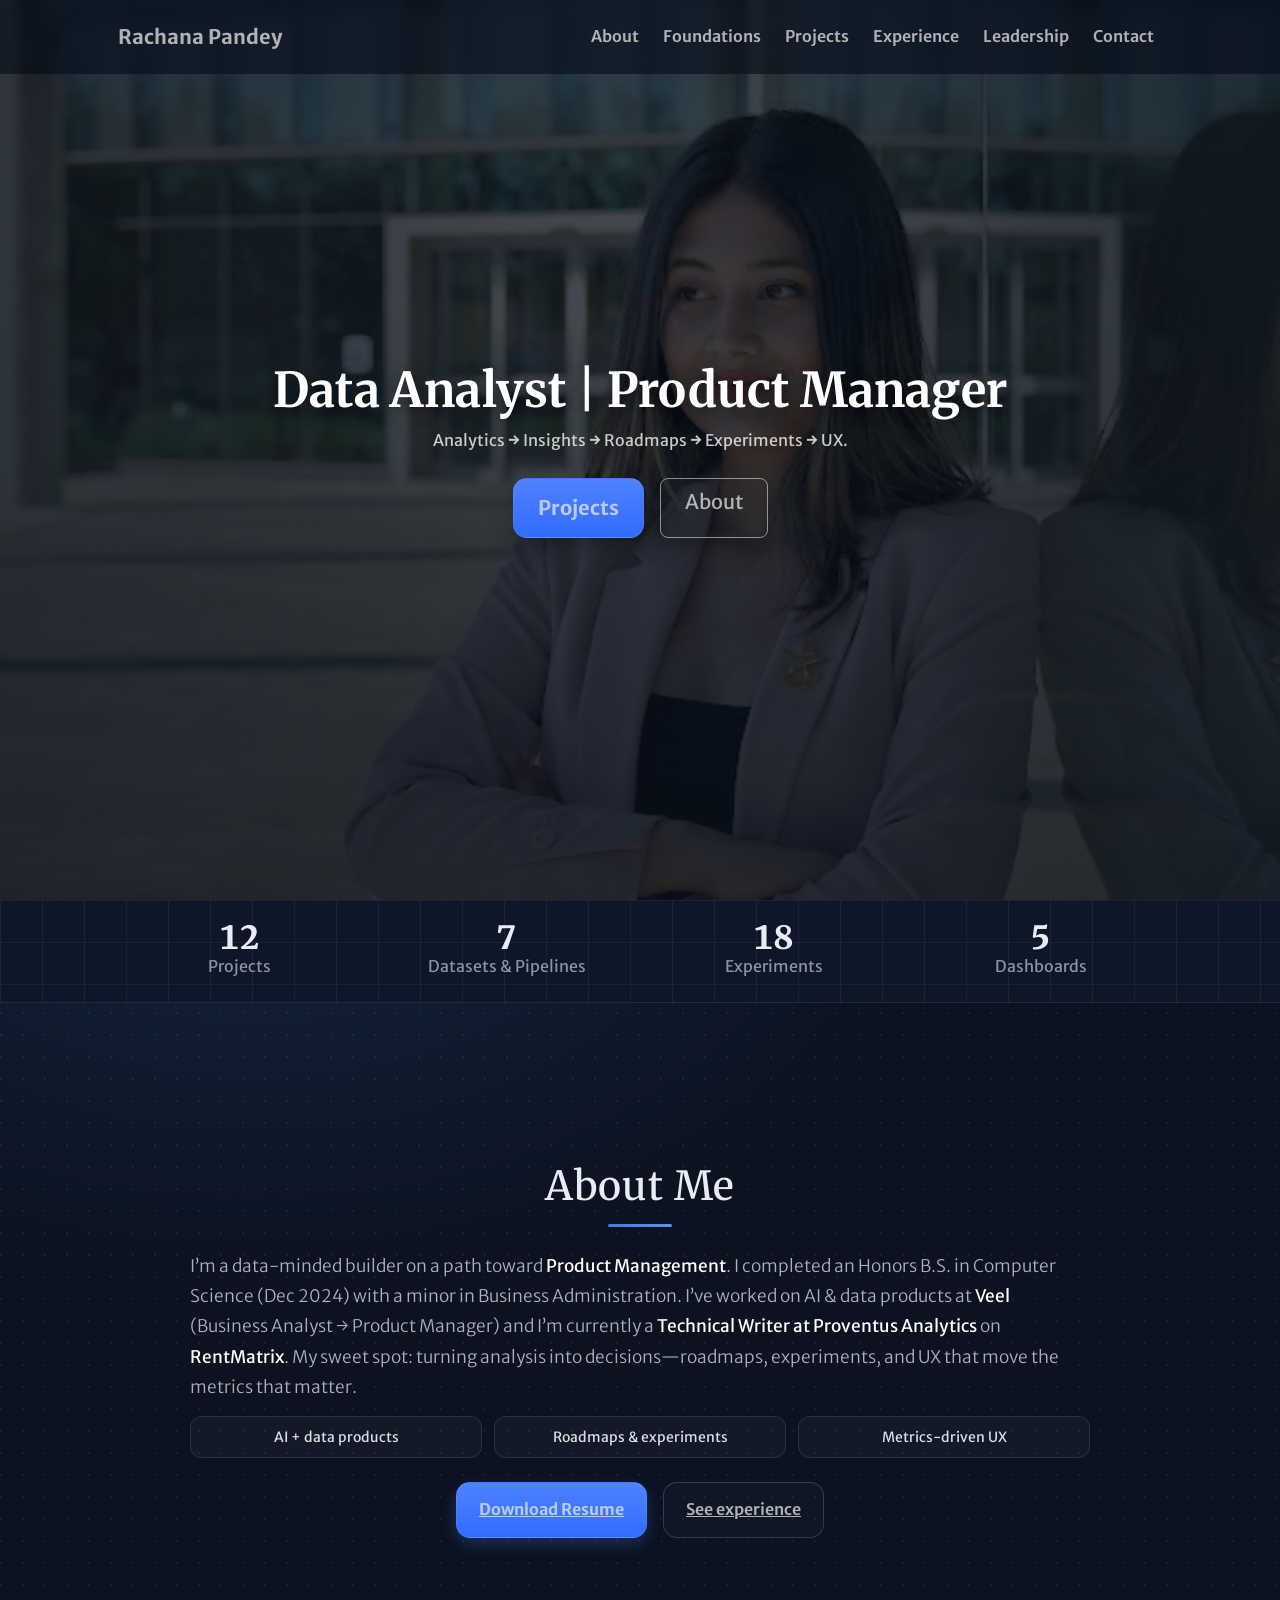
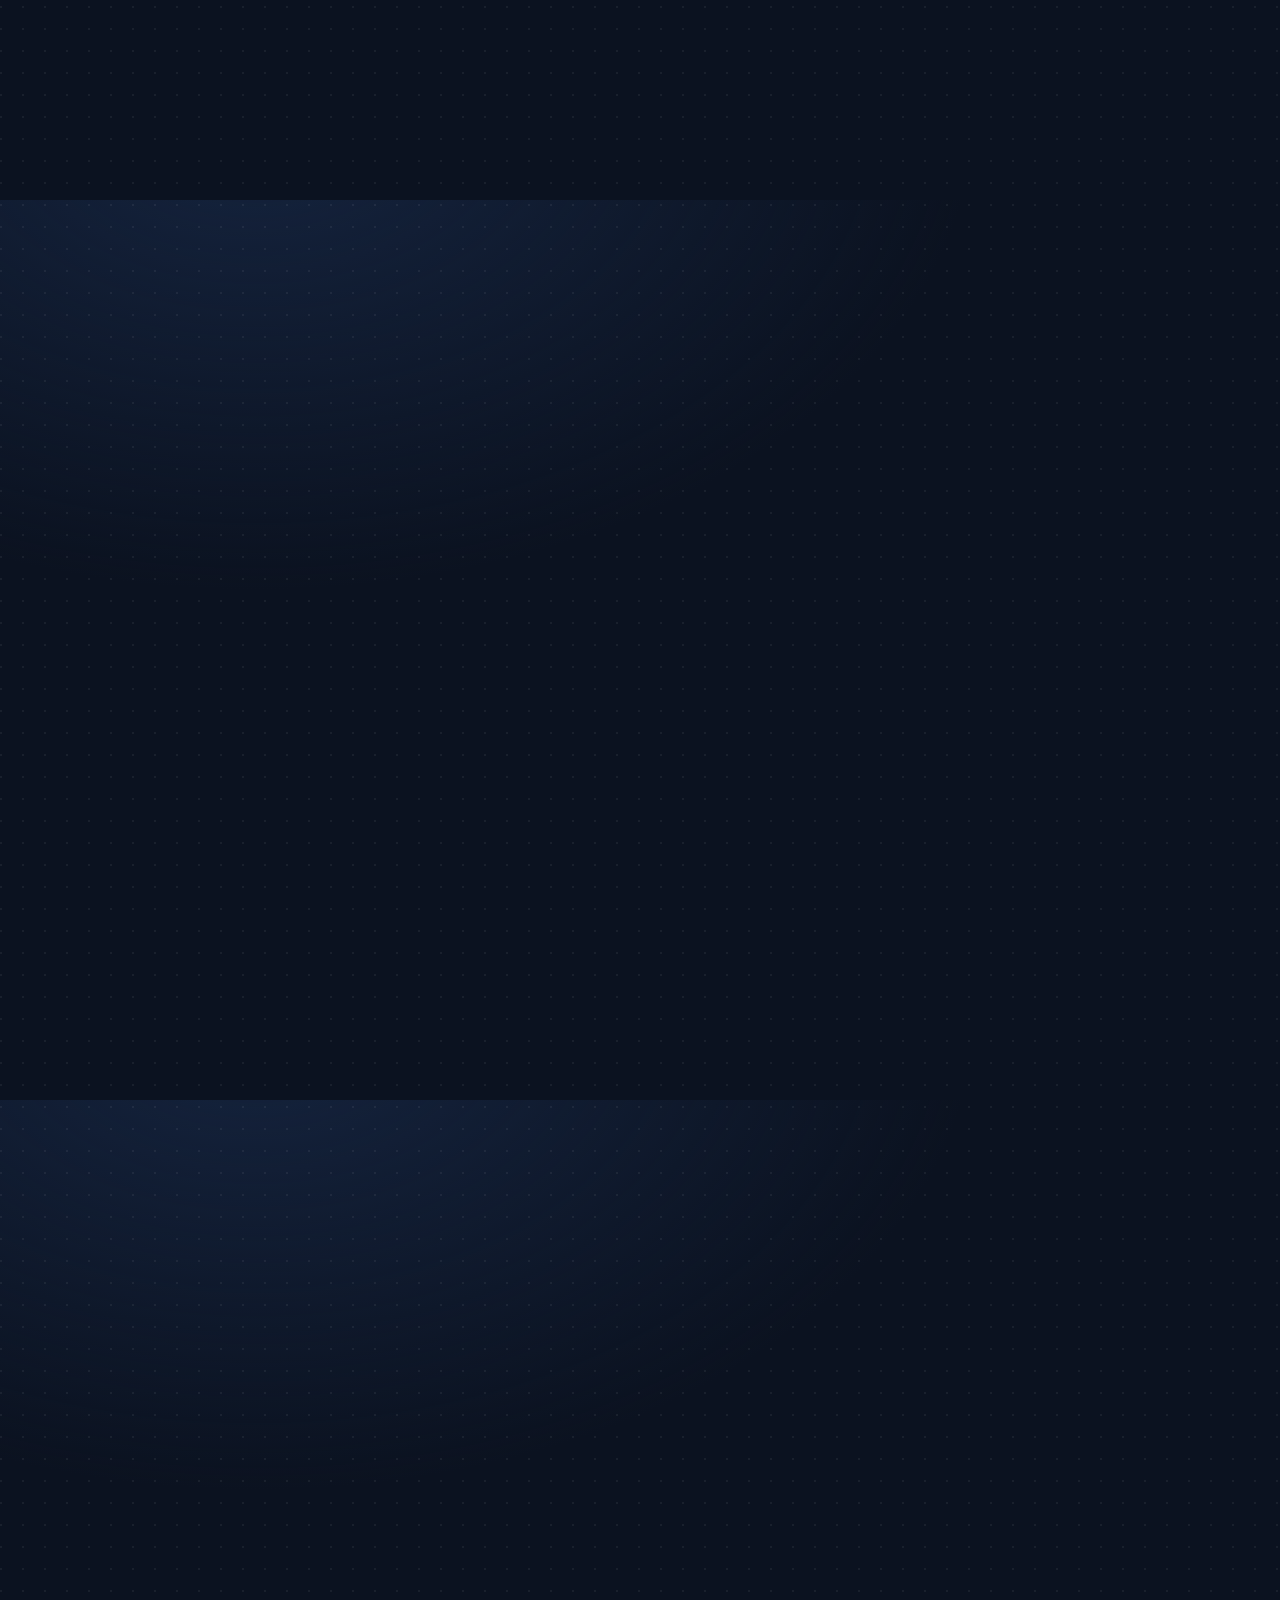
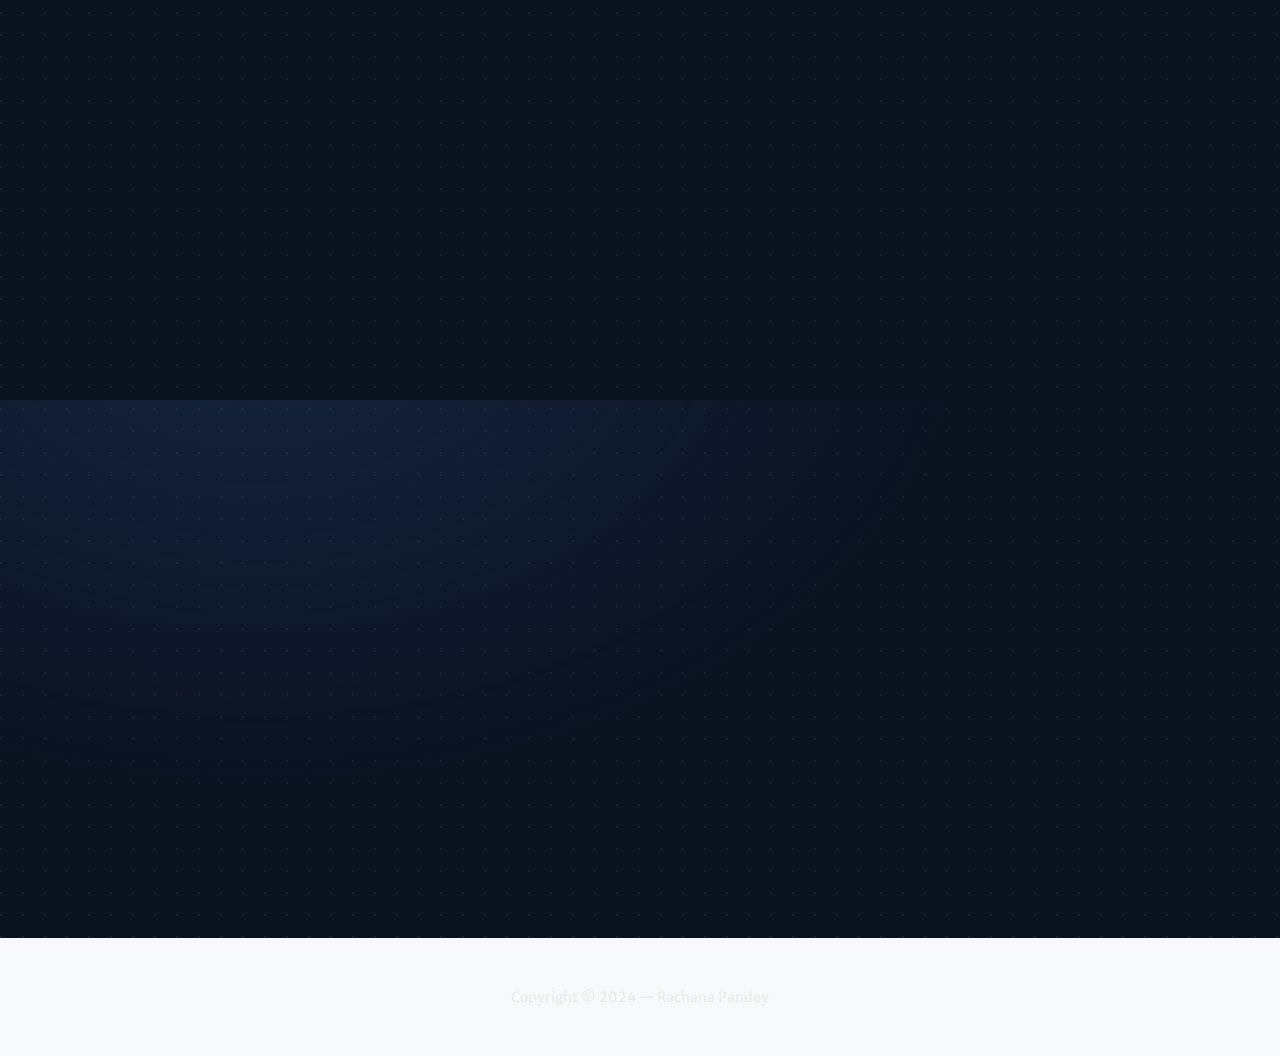
==== index.html @ 6f27893a "updated projects" ====
<!DOCTYPE html>
<html lang="en">
  <head>
    <meta charset="utf-8" />
    <meta
      name="viewport"
      content="width=device-width, initial-scale=1, shrink-to-fit=no"
    />
    <meta
      name="description"
      content="Portfolio of Rachana Pandey — Data Analyst & Product Management"
    />
    <meta name="author" content="Rachana Pandey" />
    <title>Rachana Pandey — Portfolio</title>

    <!-- Favicon-->
    <link rel="icon" type="image/x-icon" href="assets/favicon.ico" />

    <!-- Bootstrap Icons-->
    <link
      href="https://cdn.jsdelivr.net/npm/bootstrap-icons@1.5.0/font/bootstrap-icons.css"
      rel="stylesheet"
    />

    <!-- Google fonts-->
    <link
      href="https://fonts.googleapis.com/css?family=Merriweather+Sans:400,700"
      rel="stylesheet"
    />
    <link
      href="https://fonts.googleapis.com/css?family=Merriweather:400,300,300italic,400italic,700,700italic"
      rel="stylesheet"
      type="text/css"
    />

    <!-- SimpleLightbox plugin CSS -->
    <link
      href="https://cdnjs.cloudflare.com/ajax/libs/SimpleLightbox/2.1.0/simpleLightbox.min.css"
      rel="stylesheet"
    />

    <!-- Bootstrap core CSS -->
    <link
      href="https://cdn.jsdelivr.net/npm/bootstrap@5.3.3/dist/css/bootstrap.min.css"
      rel="stylesheet"
    />

    <!-- Your custom theme overrides -->
    <link href="css/styles.css" rel="stylesheet" />

    <!-- FINAL overrides: arrows bottom-center in the right pane -->
    <style>
      /* Make right pane a positioning context */
      #projects .proj-detail {
        position: relative;
      }

      /* The inner card fills the right pane; leave room for arrows at bottom */
      #projects .proj-detail .project-card.big {
        position: relative;
        padding-bottom: 64px; /* space so arrows never overlap CTAs */
        overflow-y: auto; /* long content scrolls inside the card */
        -webkit-overflow-scrolling: touch;
      }

      /* Arrows anchored to bottom-center of the RIGHT pane (aligned to CTA center) */
      #projects .proj-detail .project-card.big .proj-center-controls {
        position: absolute;
        left: 50%;
        bottom: 14px; /* pin to the bottom of the right box */
        transform: translateX(-50%); /* center horizontally in the right box */
        display: flex;
        gap: 0.75rem;
        z-index: 3;
      }

      /* Keep bullets & meta nice and centered on the right side */
      #projects .proj-detail .project-card.big .project-header,
      #projects .proj-detail .project-card.big > p.small,
      #projects .proj-detail .project-card.big .project-tags {
        text-align: center;
      }

      #projects .proj-detail .project-card.big .project-spec {
        text-align: center;
        list-style-position: inside;
        padding-left: 0;
        margin: 0.25rem 0 0.5rem 0;
      }
      #projects .proj-detail .project-card.big .project-spec li {
        margin: 0.28rem 0;
      }

      /* Mobile tweaks */
      @media (max-width: 992px) {
        #projects .proj-detail .project-card.big {
          padding-bottom: 56px;
        }
        #projects .proj-detail .project-card.big .proj-center-controls {
          bottom: 12px;
        }
      }
    </style>
  </head>

  <body id="page-top">
    <!-- Navigation -->
    <nav
      class="navbar navbar-expand-lg navbar-dark fixed-top py-3"
      id="mainNav"
    >
      <div class="container px-4 px-lg-5">
        <a class="navbar-brand fw-bold" href="#page-top">Rachana Pandey</a>

        <button
          class="navbar-toggler"
          type="button"
          data-bs-toggle="collapse"
          data-bs-target="#navbarResponsive"
          aria-controls="navbarResponsive"
          aria-expanded="false"
          aria-label="Toggle navigation"
        >
          <span class="navbar-toggler-icon"></span>
        </button>

        <div
          class="collapse navbar-collapse justify-content-end"
          id="navbarResponsive"
        >
          <ul class="navbar-nav ms-0 ms-lg-auto">
            <li class="nav-item">
              <a class="nav-link" href="#about">About</a>
            </li>
            <li class="nav-item">
              <a class="nav-link" href="#foundations">Foundations</a>
            </li>
            <li class="nav-item">
              <a class="nav-link" href="#projects">Projects</a>
            </li>
            <li class="nav-item">
              <a class="nav-link" href="#experience">Experience</a>
            </li>
            <li class="nav-item">
              <a class="nav-link" href="#leadership">Leadership</a>
            </li>
            <li class="nav-item">
              <a class="nav-link" href="#contact">Contact</a>
            </li>
          </ul>
        </div>
      </div>
    </nav>

    <!-- Masthead -->
    <header class="masthead">
      <div class="container px-4 px-lg-5 h-100">
        <div
          class="row gx-4 gx-lg-5 h-100 align-items-center justify-content-center text-center"
        >
          <div class="col-lg-10">
            <h2 class="text-white fw-bold display-5 mb-2">
              Data Analyst | Product Manager
            </h2>
            <p class="text-white-75 mb-4 hero-line">
              Analytics → Insights → Roadmaps → Experiments → UX.
            </p>
            <div class="d-flex gap-3 justify-content-center">
              <a class="btn btn-primary btn-lg px-4" href="#projects"
                >Projects</a
              >
              <a class="btn btn-outline-light btn-lg px-4" href="#about"
                >About</a
              >
            </div>
          </div>
        </div>
      </div>
    </header>

    <!-- About -->
    <section id="about" class="snap section-about">
      <div id="about-stats" class="stats-strip stats-docked">
        <div class="container px-4 px-lg-5">
          <div class="row text-center justify-content-center">
            <div class="col-6 col-md-3 stat">
              <div class="stat-number" data-target="12">0</div>
              <div class="stat-label">Projects</div>
            </div>
            <div class="col-6 col-md-3 stat">
              <div class="stat-number" data-target="7">0</div>
              <div class="stat-label">Datasets &amp; Pipelines</div>
            </div>
            <div class="col-6 col-md-3 stat">
              <div class="stat-number" data-target="18">0</div>
              <div class="stat-label">Experiments</div>
            </div>
            <div class="col-6 col-md-3 stat">
              <div class="stat-number" data-target="5">0</div>
              <div class="stat-label">Dashboards</div>
            </div>
          </div>
        </div>
      </div>

      <div class="about-wrap">
        <h2 class="title">About Me</h2>
        <p class="lead">
          I’m a data-minded builder on a path toward
          <strong>Product Management</strong>. I completed an Honors B.S. in
          Computer Science (Dec 2024) with a minor in Business Administration.
          I’ve worked on AI &amp; data products at <strong>Veel</strong>
          (Business Analyst → Product Manager) and I’m currently a
          <strong>Technical Writer at Proventus Analytics</strong> on
          <strong>RentMatrix</strong>. My sweet spot: turning analysis into
          decisions—roadmaps, experiments, and UX that move the metrics that
          matter.
        </p>
        <div class="highlights">
          <div class="highlight">AI + data products</div>
          <div class="highlight">Roadmaps & experiments</div>
          <div class="highlight">Metrics-driven UX</div>
        </div>

        <div class="actions">
          <a
            class="btn-primary"
            href="https://drive.google.com/file/d/1Fd5_69QzZj_2L9iz6c2bC1dTygVOnQsN/view?usp=sharing"
            download
            >Download Resume</a
          >
          <a class="btn-ghost" href="#experience">See experience</a>
        </div>
      </div>
    </section>

    <!-- Leadership & Involvement -->
    <section class="page-section snap" id="leadership">
      <div class="container px-4 px-lg-5">
        <h2 class="text-center mb-2">Leadership &amp; Involvement</h2>
        <hr class="divider mb-4" />

        <div class="lead-split">
          <!-- LEFT: Timeline -->
          <ol class="lead-timeline" id="lead-timeline">
            <!-- 1 -->
            <li class="lead-step">
              <a
                class="lead-step-link is-active"
                href="#leadership"
                aria-current="true"
                data-label="President — Nepalese Students Association · UTA"
                data-gallery='[
                  {"href":"assets/img/nsa1.jpg","thumb":"assets/img/nsa1.jpg"},
                  {"href":"assets/img/nsa2.jpg","thumb":"assets/img/nsa2.jpg"},
                  {"href":"assets/img/nsa3.jpeg","thumb":"assets/img/nsa3.jpeg"},
                  {"href":"assets/img/nsa4.JPG","thumb":"assets/img/nsa4.JPG"}
                ]'
              >
                <span class="lead-dot"></span>
                <span class="lead-step-body">
                  <span class="lead-role">President</span>
                  <span class="lead-org"
                    >Nepalese Students Association · UTA</span
                  >
                  <span class="lead-meta">2024–2025</span>
                </span>
              </a>
            </li>

            <!-- 2 -->
            <li class="lead-step">
              <a
                class="lead-step-link"
                href="#"
                data-gallery='[
                  {"href":"assets/img/headstarter.jpeg","src":"assets/img/headstarter.jpeg"}
                ]'
              >
                <span class="lead-dot"></span>
                <span class="lead-step-body">
                  <span class="lead-role">Engineering Fellow</span>
                  <span class="lead-org">Headstarter AI · 7-week program</span>
                  <span class="lead-meta">2024</span>
                </span>
              </a>
            </li>

            <!-- 3 -->
            <li class="lead-step">
              <a
                class="lead-step-link"
                href="#leadership"
                data-label="Communications Coordinator — National Association of Engineering Students’ Council · UTA"
                data-gallery='[
                  {"href":"assets/img/naesc1.jpg","thumb":"assets/img/naesc1.jpg"},
                  {"href":"assets/img/naesc2.jpg","thumb":"assets/img/naesc2.jpg"},
                  {"href":"assets/img/naesc3.jpg","thumb":"assets/img/naesc3.jpg"},
                  {"href":"assets/img/naesc4.jpg","thumb":"assets/img/naesc4.jpg"}
                ]'
              >
                <span class="lead-dot"></span>
                <span class="lead-step-body">
                  <span class="lead-role">NAESC Coordinator</span>
                  <span class="lead-org">Central Region Communications</span>
                  <span class="lead-meta">2023–2024</span>
                </span>
              </a>
            </li>

            <!-- 4 -->
            <li class="lead-step">
              <a
                class="lead-step-link"
                href="#leadership"
                data-label="Vice-President — Engineering Students’ Council · UTA"
                data-gallery='[
                  {"href":"assets/img/esc1.JPG","thumb":"assets/img/esc1.JPG"},
                  {"href":"assets/img/esc13.JPG","thumb":"assets/img/esc13.JPG"},
                  {"href":"assets/img/esc6.jpg","thumb":"assets/img/esc6.jpg"},
                  {"href":"assets/img/esc2.jpg","thumb":"assets/img/esc2.jpg"}
                ]'
              >
                <span class="lead-dot"></span>
                <span class="lead-step-body">
                  <span class="lead-role">Vice-President</span>
                  <span class="lead-org"
                    >Engineering Students’ Council · UTA</span
                  >
                  <span class="lead-meta">2023–2024</span>
                </span>
              </a>
            </li>
          </ol>

          <!-- RIGHT: Reactive gallery -->
          <div class="lead-gallery-wrap">
            <div
              class="lead-gallery-header small text-muted"
              id="lead-gallery-title"
            ></div>
            <div class="lead-gallery-grid" id="lead-gallery"></div>
            <div class="lead-gallery-hint small text-muted">
              Click any image to open
            </div>
          </div>
        </div>
      </div>
    </section>

    <!-- Projects -->
    <section id="projects" class="snap page-section projects-showcase">
      <div class="container px-4 px-lg-5">
        <header class="proj-head">
          <h2 class="title mb-0">Projects</h2>
          <hr class="divider mb-0" />
        </header>

        <div class="proj-split">
          <!-- LEFT: Visual -->
          <div class="proj-visual">
            <figure class="visual-frame">
              <img
                id="proj-image"
                src="assets/img/retreat2.jpg"
                alt="Project screenshot"
                loading="lazy"
              />
              <figcaption id="proj-caption" class="visual-caption">
                Churn Risk Scoring
              </figcaption>
              <div class="visual-progress" aria-hidden="true">
                <span></span>
              </div>
            </figure>
          </div>

          <!-- RIGHT: Details (one active at a time) -->
          <div class="proj-detail" id="proj-detail">
            <ol class="proj-list">
              <!-- Item 1 -->
              <li
                class="proj-item is-active"
                data-img="assets/img/honors.jpg"
                data-title="Churn Risk Scoring"
              >
                <article class="project-card big">
                  <header class="project-header text-center mb-2">
                    <div class="mb-1">
                      <span class="badge-case">Case Study</span>
                    </div>
                    <h5 class="mb-1">Churn Risk Scoring</h5>
                  </header>

                  <p class="small text-muted mb-2 text-center">
                    Subscription data → features → model → retention actions.
                  </p>

                  <ul class="project-spec small mb-3">
                    <li>
                      <strong>Problem:</strong> Identify at-risk users before
                      renewal
                    </li>
                    <li>
                      <strong>Data:</strong> events, billing, support tickets
                    </li>
                    <li>
                      <strong>Method:</strong> SQL feature store + Python
                      (XGBoost)
                    </li>
                    <li><strong>Impact:</strong> −11% churn in pilot cohort</li>
                  </ul>

                  <div class="project-tags text-center">
                    <span>SQL</span><span>Python</span><span>XGBoost</span
                    ><span>Airflow</span>
                  </div>

                  <div
                    class="mt-3 d-flex gap-2 flex-wrap justify-content-center"
                  >
                    <a class="btn btn-primary btn-sm" href="#" target="_blank"
                      >GitHub</a
                    >
                    <a
                      class="btn btn-outline-primary btn-sm"
                      href="#"
                      target="_blank"
                      >Report</a
                    >
                  </div>
                </article>
              </li>

              <!-- Item 2 -->
              <li
                class="proj-item"
                data-img="assets/img/honors2.jpg"
                data-title="A/B Test Analyzer"
              >
                <article class="project-card big">
                  <header class="project-header text-center mb-2">
                    <div class="mb-1"><span class="badge-case">Tool</span></div>
                    <h5 class="mb-1">A/B Test Analyzer</h5>
                  </header>

                  <p class="small text-muted mb-2 text-center">
                    Automates power checks, CUPED, and readable summaries.
                  </p>

                  <ul class="project-spec small mb-3">
                    <li>
                      <strong>Problem:</strong> Slow, inconsistent experiment
                      reads
                    </li>
                    <li><strong>Data:</strong> experiment logs + metrics DB</li>
                    <li>
                      <strong>Method:</strong> Python (pandas, statsmodels)
                    </li>
                    <li><strong>Impact:</strong> 60% faster analysis cycle</li>
                  </ul>

                  <div class="project-tags text-center">
                    <span>Python</span><span>Pandas</span
                    ><span>Statsmodels</span><span>Dash</span>
                  </div>

                  <div
                    class="mt-3 d-flex gap-2 flex-wrap justify-content-center"
                  >
                    <a class="btn btn-primary btn-sm" href="#" target="_blank"
                      >GitHub</a
                    >
                    <a
                      class="btn btn-outline-primary btn-sm"
                      href="#"
                      target="_blank"
                      >Live Demo</a
                    >
                  </div>
                </article>
              </li>

              <!-- Item 3 -->
              <li
                class="proj-item"
                data-img="assets/img/honors3.jpg"
                data-title="Retail Sales EDA"
              >
                <article class="project-card big">
                  <header class="project-header text-center mb-2">
                    <div class="mb-1"><span class="badge-case">EDA</span></div>
                    <h5 class="mb-1">Retail Sales EDA</h5>
                  </header>

                  <p class="small text-muted mb-2 text-center">
                    Cleaning, seasonality, outliers → clear visuals.
                  </p>

                  <ul class="project-spec small mb-3">
                    <li>
                      <strong>Focus:</strong> Seasonal patterns &amp; anomalies
                    </li>
                    <li>
                      <strong>Method:</strong> Python (pandas, matplotlib)
                    </li>
                  </ul>

                  <div class="project-tags text-center">
                    <span>Python</span><span>EDA</span><span>Viz</span>
                  </div>

                  <div
                    class="mt-3 d-flex gap-2 flex-wrap justify-content-center"
                  >
                    <a
                      class="btn btn-primary btn-sm"
                      href="https://github.com/rachanap0"
                      target="_blank"
                      >Notebook</a
                    >
                  </div>
                </article>
              </li>
            </ol>

            <!-- ONE shared arrows block (bottom-centered of right pane) -->
            <div class="proj-center-controls" aria-label="Project navigation">
              <button
                class="proj-nav"
                data-dir="-1"
                aria-label="Previous project"
              >
                <i class="bi bi-chevron-left"></i>
              </button>
              <button class="proj-nav" data-dir="1" aria-label="Next project">
                <i class="bi bi-chevron-right"></i>
              </button>
            </div>
          </div>
        </div>
      </div>
    </section>

    <!-- Contact -->
    <section class="snap page-section" id="contact">
      <div class="container px-4 px-lg-5">
        <div class="row gx-4 gx-lg-5 justify-content-center">
          <div class="col-lg-8 col-xl-6 text-center">
            <h2 class="mt-0">Let's Get In Touch!</h2>
            <hr class="divider" />
            <p class="text-muted mb-5">
              Want to collaborate on projects or learn more? Drop your info
              below and I’ll get back to you.
            </p>
          </div>
        </div>

        <div class="row gx-4 gx-lg-5 justify-content-center mb-5">
          <div class="col-lg-6">
            <form
              id="contactForm"
              action="https://formspree.io/f/xkgwolzq"
              method="POST"
            >
              <div class="form-floating mb-3">
                <input
                  class="form-control"
                  id="name"
                  name="name"
                  type="text"
                  placeholder="Enter your name..."
                  required
                />
                <label for="name">Full name</label>
                <div class="invalid-feedback">Required.</div>
              </div>

              <div class="form-floating mb-3">
                <input
                  class="form-control"
                  id="email"
                  name="email"
                  type="email"
                  placeholder="name@example.com"
                  required
                />
                <label for="email">Email address</label>
                <div class="invalid-feedback">Required.</div>
                <div class="invalid-feedback">Invalid.</div>
              </div>

              <div class="form-floating mb-3">
                <input
                  class="form-control"
                  id="phone"
                  name="phone"
                  type="tel"
                  placeholder="(123) 456-7890"
                  required
                />
                <label for="phone">Phone number</label>
                <div class="invalid-feedback">Required.</div>
              </div>

              <div class="form-floating mb-3">
                <textarea
                  class="form-control"
                  id="message"
                  name="message"
                  placeholder="Enter your message here..."
                  style="height: 10rem"
                  required
                ></textarea>
                <label for="message">Message</label>
                <div class="invalid-feedback">Required.</div>
              </div>

              <div class="d-grid">
                <button
                  class="btn btn-primary btn-xl"
                  id="submitButton"
                  type="submit"
                >
                  Submit
                </button>
              </div>
            </form>
          </div>
        </div>

        <div class="row gx-4 gx-lg-5 justify-content-center">
          <div class="col-lg-4 text-center mb-5 mb-lg-0">
            <div class="mt-3">
              <a href="mailto:pandeyrachana08@gmail.com" class="text-muted mx-2"
                ><i class="bi-envelope fs-2"></i
              ></a>
              <a
                href="https://www.linkedin.com/in/rachanapandey01/"
                target="_blank"
                class="text-muted mx-2"
                ><i class="bi-linkedin fs-2"></i
              ></a>
              <a
                href="https://www.instagram.com/rachhhh_p/"
                target="_blank"
                class="text-muted mx-2"
                ><i class="bi-instagram fs-2"></i
              ></a>
              <a
                href="https://github.com/rachanap0"
                target="_blank"
                class="text-muted mx-2"
                ><i class="bi-github fs-2"></i
              ></a>
            </div>
          </div>
        </div>
      </div>
    </section>

    <!-- Footer-->
    <footer class="bg-light py-5">
      <div class="container px-4 px-lg-5">
        <div class="small text-center text-muted">
          Copyright &copy; 2024 — Rachana Pandey
        </div>
      </div>
    </footer>

    <!-- Back to Top Button-->
    <button onclick="topFunction()" id="backToTopBtn" title="Go to top">
      Top
    </button>

    <!-- Bootstrap core JS -->
    <script src="https://cdn.jsdelivr.net/npm/bootstrap@5.3.3/dist/js/bootstrap.bundle.min.js"></script>

    <!-- SimpleLightbox plugin JS -->
    <script src="https://cdnjs.cloudflare.com/ajax/libs/SimpleLightbox/2.1.0/simpleLightbox.min.js"></script>

    <!-- Core theme JS-->
    <script src="js/scripts.js"></script>

    <!-- Custom JavaScript for Back to Top Button-->
    <script>
      const backToTopBtn = document.getElementById("backToTopBtn");
      window.addEventListener("scroll", () => {
        const contactSection = document.getElementById("contact");
        const contactTop =
          contactSection.getBoundingClientRect().top + window.scrollY;
        const scrollBottom = window.scrollY + window.innerHeight;
        backToTopBtn.style.display =
          scrollBottom >= contactTop ? "block" : "none";
      });
      function topFunction() {
        document.body.scrollTop = 0;
        document.documentElement.scrollTop = 0;
      }
    </script>

    <!-- Collapse nav on link click (mobile) -->
    <script>
      document.addEventListener("DOMContentLoaded", () => {
        const collapseEl = document.getElementById("navbarResponsive");
        const bsCollapse = new bootstrap.Collapse(collapseEl, {
          toggle: false,
        });
        collapseEl.querySelectorAll(".nav-link").forEach((a) => {
          a.addEventListener("click", () => {
            if (
              getComputedStyle(document.querySelector(".navbar-toggler"))
                .display !== "none"
            ) {
              bsCollapse.hide();
            }
          });
        });
      });
    </script>
  </body>
</html>
---- css/styles.css ----
/* ========== Design Tokens ========== */
:root{
  /* brand */
  --brand: #2a7df6;
  --brand-rgb: 42,125,246;

  /* neutrals (dark) */
  --bg-0: #0b1220;   /* page background */
  --bg-1: #0e1729;   /* section background */
  --panel: #111a2e;  /* card background */
  --panel-2: #0f192c;
  --stroke: rgba(255,255,255,.08);

  /* text */
  --ink:  #e7ecf5;   /* main text */
  --ink-2:#b9c2d3;   /* secondary */
  --ink-3:#8a94a7;   /* muted */

  /* data texture */
  --dot: radial-gradient(circle at 1px 1px, rgba(255,255,255,.06) 1px, transparent 1px);
  --dot-size: 22px 22px;

  /* hero */
  --hero-image: url("../assets/img/masthead.jpg");
  --hero-dark: .60;

  /* layout */
  --nav-h: 64px; /* JS can update at runtime */
  --arrow-nudge: 18px;
}

/* ========== Base ========== */
html{
  height: 100%;
  scroll-behavior: smooth;
  scroll-padding-top: var(--nav-h);
  scroll-snap-type: y mandatory; /* strong snap for section stops */
}
body{
  margin: 0;
  height: 100%;
  font-family: "Merriweather Sans", system-ui, -apple-system, Segoe UI, Roboto, sans-serif;
  color: var(--ink);
  background:
    var(--dot),
    radial-gradient(1200px 800px at 20% -10%, #15243f 0%, transparent 60%),
    linear-gradient(180deg, #0b1220 0%, #0b1220 100%);
  background-size: var(--dot-size), auto, auto;
  background-color: var(--bg-0);
  line-height: 1.6;
}
h1,h2,h3,h4,h5{
  font-family: "Merriweather", Georgia, serif;
  letter-spacing: .2px;
  color: var(--ink);
}
p, .text-muted{ color: rgba(228,229,230,0.75)!important; }
a{ color: rgba(228,229,230,0.75)!important; }
a:hover{ color:#ffffff; }

/* Section rhythm */
.section-about,
.page-section{
  padding: 4.5rem 0;
  scroll-snap-align: start;
  scroll-snap-stop: always;
}
.divider{
  width: 64px; height: 3px; border:0;
  background: linear-gradient(90deg, rgba(var(--brand-rgb),.65), rgba(var(--brand-rgb),.15));
  border-radius: 999px; margin: .25rem auto 1.75rem;
}

/* ========== Navbar ========== */
#mainNav{ z-index:1100; background: rgba(2, 8, 23, .55); backdrop-filter: blur(6px); }
#mainNav .navbar-brand{ color:#fff; font-weight:700; }
#mainNav .navbar-nav{ list-style:none; margin:0; padding:0; }
#mainNav .nav-link{ color: rgba(255,255,255,.88); text-decoration: none; font-weight: 600; }
#mainNav .nav-link:hover, #mainNav .nav-link.active{ color:#fff; }
#mainNav .navbar-toggler{ border-color: rgba(255,255,255,.35); }
#mainNav .navbar-toggler-icon{
  background-image:url("data:image/svg+xml,%3csvg xmlns='http://www.w3.org/2000/svg' viewBox='0 0 30 30'%3e%3cpath stroke='rgba(255,255,255,.9)' stroke-width='2' stroke-linecap='round' d='M4 7h22M4 15h22M4 23h22'/%3e%3c/svg%3e");
}
#mainNav .navbar-collapse.collapse:not(.show){ display:none; }
@media (min-width:992px){
  #mainNav .navbar-toggler{ display:none; }
  #mainNav .navbar-collapse{ display:flex !important; }
  #mainNav .navbar-nav{ flex-direction:row; gap:.5rem; }
}
@media (pointer:fine){
  body.scrolled #mainNav{ background: rgba(10,16,28,.65); backdrop-filter: blur(6px); }
}
@media (hover:none){
  #mainNav{ background: rgba(10,16,28,.75); backdrop-filter: blur(6px); }
}
.navbar-shrink{ background: rgba(10,16,28,.65) !important; backdrop-filter: blur(6px); }

/* ========== Hero / Masthead ========== */
.masthead{
  position: relative;
  min-height: 100svh;
  display: grid;
  place-items: center;
  text-align: center;
  scroll-snap-align: start;
  scroll-snap-stop: always;
  background:
    linear-gradient(to bottom, rgba(11,18,32,.55), rgba(11,18,32,.65)),
    var(--hero-image);
  background-size: cover;
  background-position: center;
  background-attachment: fixed;
  overflow: clip;
  z-index: 5;
}
@supports (height: 100dvh){ .masthead{ min-height: 100dvh; } }
.masthead::before{
  content: "";
  position: absolute; inset: 0;
  background: radial-gradient(
    ellipse at 50% 35%,
    rgba(8,14,22,calc(var(--hero-dark) - .18)) 0%,
    rgba(8,14,22,var(--hero-dark)) 55%,
    rgba(8,14,22,calc(var(--hero-dark) + .08)) 100%
  );
  pointer-events: none; z-index: 0;
}
.masthead .container{ position: relative; z-index: 1; }
.masthead h2{ color:#fff; text-shadow: 0 2px 18px rgba(0,0,0,.5); }
.hero-line{ max-width: 760px; margin: 0 auto 1.25rem; color: #e9eef8; opacity:.9; }
.masthead .btn{ box-shadow: 0 10px 22px rgba(0,0,0,.25); }

/* ========== Buttons ========== */
.btn-primary{ background: rgb(var(--brand-rgb)); border-color: rgb(var(--brand-rgb)); }
.btn-primary:hover{ background:#5597ff; border-color:#5597ff; }
.btn-outline-light{ color:#fff; border-color: rgba(255,255,255,.5); }
.btn-outline-light:hover{ background:#fff; color:#0b1220; }

/* ========== KPI / Stats Strip ========== */
.stats-strip{
  padding: 1.1rem 0;
  background-image:
    linear-gradient(rgba(255,255,255,.05) 1px, transparent 1px),
    linear-gradient(90deg, rgba(255,255,255,.05) 1px, transparent 1px);
  background-size: 42px 42px, 42px 42px;
  background-color: var(--bg-1);
  border-top: 1px solid var(--stroke);
  border-bottom: 1px solid var(--stroke);
}
.stats-strip.stats-docked{
  position: absolute;
  left: 0; right: 0; top: 0;
  z-index: 2; border-top: 0;
}
.stat{ margin:.3rem 0; }
.stat-number{
  font-family: "Merriweather", Georgia, serif;
  font-weight: 800; font-size: 2rem; line-height:1;
  letter-spacing:.5px; font-variant-numeric: tabular-nums;
  color:#e7ecf5;
}
.stat-label{ color: var(--ink-3); }

/* ========== About ========== */
#about{ background: transparent; }
.link-muted{
  color:var(--ink-3); text-decoration:none;
  border-bottom:1px solid rgba(255,255,255,.25);
  padding-bottom:2px;
}
.link-muted:hover{ color:#cfe2ff; border-color:#cfe2ff; }

/* About content */
.section-about{
  position: relative;
  padding-top: calc(var(--nav-h) + 56px);
  padding-bottom: 0;
  background: radial-gradient(1200px 600px at 50% -200px, rgba(77,130,255,0.08), transparent 60%);
}
.section-about .about-wrap{ max-width: 1100px; margin: 0 auto; padding: 0 20px; }
.section-about .title{
  font-size: clamp(28px, 3.2vw, 40px);
  letter-spacing: 0.02em;
  text-align: center; margin-bottom: 8px;
}
.section-about .title::after{
  content: ""; display: block; width: 64px; height: 3px;
  margin: 14px auto 0;
  background: linear-gradient(90deg, #4d82ff, #6aa2ff);
  border-radius: 999px; opacity: .9;
}
.section-about .lead{
  max-width: 900px; margin: 24px auto 0;
  font-size: clamp(16px, 1.35vw, 20px);
  line-height: 1.75; color: rgba(255,255,255,0.85);
  text-align: left;
}
.section-about .lead b, .section-about .lead strong{ color:#fff; }
.section-about .highlights{
  display:grid; grid-template-columns: repeat(3, minmax(0,1fr));
  gap:12px; max-width:900px; margin:14px auto 0;
}
.highlight{
  padding:10px 12px; border-radius:12px;
  background: rgba(255,255,255,0.03);
  border: 1px solid rgba(255,255,255,0.10);
  font-size:14px; line-height:1.45; color: rgba(255,255,255,0.86);
  text-align:center;
}
@media (max-width: 720px){ .section-about .highlights{ grid-template-columns: 1fr; } }
.section-about .actions{
  display:flex; gap:16px; justify-content:center; flex-wrap:wrap; margin-top:24px;
}
.btn-primary{
  padding:14px 22px; font-weight:700; border-radius:14px;
  background: linear-gradient(180deg, #4d82ff, #326cff);
  color:#fff; border:1px solid rgba(255,255,255,0.08);
  box-shadow: 0 6px 16px rgba(77,130,255,0.26);
  transition: transform .06s ease, box-shadow .2s ease, background .2s ease;
}
.btn-primary:hover{ transform: translateY(-1px); box-shadow: 0 10px 22px rgba(77,130,255,0.32); }
.btn-ghost{
  padding:14px 22px; font-weight:600; border-radius:14px;
  background: rgba(255,255,255,0.02);
  border: 1px solid rgba(255,255,255,0.16);
  color: rgba(255,255,255,0.9);
}
.btn-ghost:hover{ background: rgba(255,255,255,0.06); border-color: rgba(255,255,255,0.28); }

/* ========== Card System (Projects, Experience, Foundations, Leadership) ========== */
.card-like{ background: var(--panel); border: 1px solid var(--stroke); border-radius: .9rem; box-shadow: 0 6px 22px rgba(0,0,0,.25); }

/* Foundations */
.foundation-card{ background: var(--panel); border: 1px solid var(--stroke); border-radius:.9rem; padding:1rem 1.25rem; }
.tool-list{ list-style:none; padding:0; margin:0; }
.tool-list li{ display:flex; flex-wrap:wrap; gap:.5rem .6rem; padding:.55rem 0; border-bottom:1px dashed rgba(255,255,255,.08); }
.tool-list li:last-child{ border-bottom:0; }
.tool{ font-weight:700; color:#fff; }
.desc{ color: var(--ink-3); }
.level-chip{ font-size:.75rem; padding:.15rem .5rem; border-radius:999px; border:1px solid; }
.level-chip.good{ color:#8ac1ff; border-color:#3569d8; background:rgba(53,105,216,.1); }
.level-chip.growing{ color:#b0bacd; border-color:#3e4556; background:rgba(62,69,86,.22); }

/* Mini cards */
.mini-card{ background: var(--panel); border: 1px solid var(--stroke); border-radius:.9rem; padding:.9rem 1rem; display:flex; flex-direction:column; }
.mini-tags span{ display:inline-block; font-size:.75rem; color:#9fb6d9; border:1px solid rgba(159,182,217,.35); padding:.15rem .5rem; border-radius:999px; margin-right:.35rem; }
.mini-link{ margin-top:auto; font-weight:700; text-decoration:none; }
.mini-link:hover{ text-decoration:underline; }

/* Projects */
.project-card{
  background: var(--panel); border:1px solid var(--stroke);
  border-left:4px solid rgb(var(--brand-rgb));
  border-radius:.9rem; padding:1rem 1.25rem;
  box-shadow:0 8px 26px rgba(0,0,0,.25);
  transition: transform .15s ease, box-shadow .15s ease;
}
.project-card:hover{ transform: translateY(-2px); box-shadow:0 16px 34px rgba(0,0,0,.32); }
.badge-case{ display:inline-block; font-size:.75rem; font-weight:700; padding:.2rem .55rem; border-radius:999px; color:#e7ecf5; background:#1a2744; border:1px solid var(--stroke); }
.project-spec{ padding-left: 1.1rem; }
.project-spec li{ margin-bottom:.35rem; }
.project-tags span{ display:inline-block; font-size:.8rem; padding:.25rem .55rem; margin:0 .35rem .35rem 0; border-radius:999px; color: #9ac1ff; background: rgba(154,193,255,.08); border:1px solid rgba(154,193,255,.25); }

/* Experience */
.exp-list{ display:grid; gap:1.1rem; }
.exp-card{ background: var(--panel); border:1px solid var(--stroke); border-left:4px solid rgb(var(--brand-rgb)); border-radius:.9rem; padding:1rem 1.25rem; }
.exp-card h5{ font-size:1.05rem; margin-bottom:0; }
.exp-dates{ white-space:nowrap; color:var(--ink-3); }
.exp-points li{ margin-bottom:.35rem; }
.role-chip{ display:inline-block; font-size:.85rem; padding:.2rem .55rem; border-radius:999px; color:#9ac1ff; background:rgba(154,193,255,.08); border:1px solid rgba(154,193,255,.25); margin-right:.35rem; }
.role-chip.soft{ color:#9aa6bf; background:rgba(154,166,191,.1); border-color:rgba(154,166,191,.25); }

/* Utilities */
.text-white-75{ color: rgba(255,255,255,.85) !important; }
hr{ border-color: var(--stroke); opacity:1; }

/* ========== Scroll Snap Panels & Reveal ========== */
.snap{
  scroll-snap-align: start;
  scroll-snap-stop: always;
  min-height: 100svh;
  display:flex; align-items:center;
  padding-block: clamp(64px, 10vh, 120px);
}
@supports (height: 100dvh){ .snap{ min-height: 100dvh; } }
.snap[data-reveal]{ opacity: 0; transform: translateY(18px); transition: opacity .6s ease, transform .6s ease; will-change: opacity, transform; }
.snap.is-visible{ opacity: 1; transform: translateY(0); }
@media (prefers-reduced-motion: reduce){
  html{ scroll-behavior: auto; }
  .snap{ min-height: auto; }
  .snap[data-reveal]{ opacity:1; transform:none; transition:none; }
}

/* =========================================================
   LEADERSHIP / INVOLVEMENT — FINAL, CONSOLIDATED STYLES
   ========================================================= */

/* Create a hard clipping boundary for everything inside Leadership.
   'contain: layout paint' isolates painting; 'overflow: clip' enforces
   clipping even for GPU‑promoted layers in modern browsers. */
#leadership{
  position: relative;
  z-index: 0;
  contain: layout paint;
  overflow: clip;                   /* <-- key fix: prevents bleed into next section */
  min-block-size: auto; max-block-size: none;
}
@supports not (overflow: clip){
  /* Fallback for browsers without overflow:clip */
  #leadership{ overflow: hidden; }
}
#leadership.page-section{ padding-block: clamp(48px, 7vh, 88px); }

/* Split layout: timeline (left) | gallery (right) — equal columns */
#leadership .lead-split{
  display: grid;
  grid-template-columns: 1fr 1fr;
  gap: 1.25rem;
  align-items: stretch;
}
@media (max-width: 992px){
  #leadership .lead-split{ grid-template-columns: 1fr; }
}

/* Timeline */
#leadership .lead-timeline{
  position: relative; list-style: none; margin: 0;
  padding: 0 0 0 1.6rem; background: transparent; border: 0; box-shadow: none;
}
#leadership .lead-timeline::before{
  content: ""; position: absolute; left: .58rem; top: 0; bottom: 0;
  width: 2px; background: rgba(255,255,255,.10);
}
#leadership .lead-step{ position: relative; margin: 0 0 .9rem 0; }
#leadership .lead-step:last-child{ margin-bottom: 0; }
#leadership .lead-dot{
  position: absolute; left: -1.05rem; top: 1.15rem;
  width: 10px; height: 10px; border-radius: 50%;
  background: rgb(var(--brand-rgb));
  box-shadow: 0 0 0 6px rgba(var(--brand-rgb), .18);
}
#leadership .lead-step-link{
  display: block; text-decoration: none; color: inherit;
  background: var(--panel); border: 1px solid var(--stroke);
  border-radius: .9rem; padding: .85rem 1rem;
  transition: border-color .12s ease, box-shadow .12s ease, background .12s ease;
}
#leadership .lead-step-link:hover{
  border-color: rgba(255,255,255,.14);
  box-shadow: 0 10px 22px rgba(0,0,0,.22);
  background: rgba(255,255,255,.02);
}
#leadership .lead-step-link.is-active{
  border-color: rgba(154,193,255,.35);
  box-shadow: 0 14px 30px rgba(0,0,0,.28);
  background: linear-gradient(180deg, rgba(154,193,255,.06), rgba(18,35,66,.18));
}
#leadership .lead-step-body{ display: block; }
#leadership .lead-role{ display:block; font-weight: 800; color:#fff; }
#leadership .lead-org{ display:block; margin-top:.25rem; color: var(--ink-2); }
#leadership .lead-meta{
  display:inline-block; margin-top:.4rem; padding:.15rem .55rem;
  border-radius:999px; border:1px solid rgba(255,255,255,.16);
  color: var(--ink-3); font-size:.9rem;
}

/* Gallery (right) */
#leadership .lead-gallery-wrap{
  display: flex; flex-direction: column; height: 100%;
  background: transparent;
  border: 1px solid var(--stroke);
  border-radius: .9rem;
  overflow: clip;                /* hard clip inside the card */
  padding: 0;
  isolation: isolate;            /* own stacking context */
  box-shadow: 0 8px 26px rgba(0,0,0,.25);
}
@supports not (overflow: clip){
  #leadership .lead-gallery-wrap{ overflow: hidden; }
}
#leadership .lead-gallery-header,
#leadership .lead-gallery-hint{ display:none !important; }

#leadership #lead-gallery{
  display: grid;
  grid-template-columns: repeat(2, 1fr);
  grid-template-rows: repeat(2, 1fr);
  gap: 0; width: 100%; height: 100%; min-height: 0;
}
#leadership #lead-gallery a{
  display: block; position: relative; border: 0; border-radius: 0;
  aspect-ratio: auto; overflow: hidden;
}
#leadership #lead-gallery img{
  display: block; width: 100%; height: 100%;
  object-fit: cover;
}

/* Ensure sections that follow stack above, even with GPU layers */
.page-section, .section-about{ position: relative; z-index: 1; }
#projects, #experience, #contact{ position: relative; z-index: 2; }

/* --- Leadership: keep gallery away from the section boundary --- */

/* More breathing room at the bottom of the section */
#leadership.page-section{
  padding-block: clamp(48px, 7vh, 88px) clamp(80px, 10vh, 128px);
}

/* Cap the gallery card height so it can't grow to the boundary */
#leadership .lead-gallery-wrap{
  max-height: clamp(360px, 58vh, 640px);
  box-shadow: 0 6px 18px rgba(0,0,0,.22); /* slightly softer so it doesn't 'cross' the color line */
}

/* Make the grid respect the cap */
#leadership #lead-gallery{ height: 100%; }
#leadership #lead-gallery a{ overflow: hidden; }
#leadership #lead-gallery img{
  width: 100%;
  height: 100%;
  object-fit: cover;
}

/* --- Leadership: clip the left timeline rail so it can't extend past the section --- */
#leadership .lead-timeline{
  position: relative;
  overflow: clip;        /* hard visual clip for the pseudo-element rail */
  contain: paint;        /* isolate painting to this box */
}
@supports not (overflow: clip){
  #leadership .lead-timeline{ overflow: hidden; } /* fallback */
}

/* make sure the rail itself doesn't create weird stacking */
#leadership .lead-timeline::before{
  pointer-events: none;
  z-index: 0;
}

/* optional: small bottom buffer so the rail never visually touches the section boundary */
#leadership .lead-timeline{ padding-bottom: 8px; }

/* --- Leadership: replace continuous rail with per-item segments --- */

/* Kill the full-height rail */
#leadership .lead-timeline::before{
  content: none !important;
}

/* Draw a segment under each dot, bounded by the card itself */
#leadership .lead-step{
  position: relative;
  overflow: visible; /* ensure the segment is contained by the card’s block */
}

/* segment from the dot downward to the next item gap */
#leadership .lead-step::after{
  content: "";
  position: absolute;
  left: -0.47rem;            /* aligns under the dot; adjust +/- 1–2px if needed */
  top: 1.15rem;              /* starts at the dot’s center */
  bottom: -0.85rem;          /* extends a bit into the gap to visually connect */
  width: 2px;
  background: rgba(255,255,255,.10);
  pointer-events: none;
  z-index: 0;
}

/* Do NOT draw a segment for the last item */
#leadership .lead-step:last-child::after{
  content: none;
}

/* Keep the dot above the segment */
#leadership .lead-dot{ z-index: 1; }

/* Keep the timeline column clipped/isolated just in case */
#leadership .lead-timeline{
  overflow: clip;
  contain: paint;
}
@supports not (overflow: clip){
  #leadership .lead-timeline{ overflow: hidden; }
}

/* --- Leadership: single-image mode (full-bleed) --- */

/* CSS-only detection: if the gallery has exactly one <a> child */
#leadership .lead-gallery-wrap:has(#lead-gallery > a:first-child:last-child) #lead-gallery{
  display: block;            /* cancel the grid */
  width: 100%;
  height: 100%;
}

#leadership .lead-gallery-wrap:has(#lead-gallery > a:first-child:last-child) #lead-gallery > a{
  display: block;
  width: 100%;
  height: 100%;
  border-radius: 0;
}
#leadership .lead-gallery-wrap:has(#lead-gallery > a:first-child:last-child) #lead-gallery img{
  display: block;
  width: 100%;
  height: 100%;
  object-fit: cover;          /* full-bleed cover */
}

/* Fallback if you toggle a class via JS: <div id="lead-gallery" class="is-single"> */
#leadership #lead-gallery.is-single{
  display: block;
  width: 100%;
  height: 100%;
}
#leadership #lead-gallery.is-single > a{
  display: block;
  width: 100%;
  height: 100%;
  border-radius: 0;
}
#leadership #lead-gallery.is-single img{
  width: 100%;
  height: 100%;
  object-fit: cover;
}

/* -------- Projects: clean grid section -------- */

#projects{
  position: relative;
  z-index: 2;                /* sits above leadership; keeps stacking sane */
  overflow: clip;            /* no horizontal bleed from cards */
}
@supports not (overflow: clip){
  #projects{ overflow: hidden; }
}

/* Title pinned visually to the top of the section */
#projects .proj-head{
  position: relative;        /* not sticky, just top of flow */
  margin-bottom: 1.25rem;
  text-align: center;
}
#projects .title{
  margin: 0;                 /* ensure no unexpected push-down */
}

/* Responsive grid: tidy, no overflow; scales from 320px columns up */
.projects-grid{
  display: grid;
  grid-template-columns: repeat(auto-fit, minmax(320px, 1fr));
  gap: 1.1rem;
  align-items: stretch;
}

/* Card polish specific to projects in a grid context */
#projects .project-card{
  display: flex;
  flex-direction: column;
  min-height: 0;             /* prevents flex overflow */
  padding: 1.1rem 1.2rem;
  border-left-width: 3px;    /* a hair lighter than other sections */
}
#projects .project-card header h5{
  font-size: 1.05rem;
  margin: 0;
}
#projects .project-card .project-spec{
  padding-left: 1.1rem;
  margin-bottom: .75rem;
}
#projects .project-card .project-tags{
  margin-top: auto;          /* tags & buttons sit toward bottom */
}
#projects .project-card .btn{
  border-radius: .6rem;
  padding: .35rem .7rem;
}

/* Subtle hover elevation; no translate that could bleed over section */
#projects .project-card:hover{
  box-shadow: 0 12px 28px rgba(0,0,0,.32);
}

/* Keep the section visually contained on ultrawide screens */
@media (min-width: 1400px){
  #projects .container{ max-width: 1200px; }
}

#leadership.page-section{
  padding-block: clamp(36px, 5vh, 64px) clamp(24px, 4vh, 48px) !important;
}


/* Vertically center the Projects section content */
#projects.page-section {
  display: flex;
  flex-direction: column;
  justify-content: center; /* center vertically */
  align-items: center;     /* center horizontally */
  min-height: 100svh;      /* take full viewport height */
  padding: 0;              /* remove large top/bottom padding */
  margin-top: 0;
  padding-top: 60px;
}

/* Keep title spacing neat */
#projects .proj-head {
  margin-bottom: 2rem; /* space between title and cards */
  text-align: center;
  margin-top: 0;
  padding-top: 0;
}

/* Keep cards in a nice grid */
#projects .projects-grid {
  display: grid;
  grid-template-columns: repeat(auto-fit, minmax(320px, 1fr));
  gap: 1.5rem;
  width: 100%;
  max-width: 1200px; /* limit width so it's not too wide */
}

/* --- Projects: start right under the navbar, no extra vertical gap --- */

/* Let Projects size to its content (not forced to full-screen) */
#projects.snap{
  min-height: auto !important;
}

/* Place the content directly below the fixed nav and keep a modest bottom pad */
#projects.page-section{
  padding-block: calc(var(--nav-h) + 8px) 56px !important;
  margin: 0 !important;
  display: block !important;         /* cancel previous flex-centering */
}

/* Tighten the header spacing */
#projects .proj-head{
  margin: 0 0 14px 0 !important;
  padding: 0 !important;
  text-align: center;
}
#projects .title{ margin: 0 !important; }

/* Grid stays the same (just ensuring no accidental extra height) */
#projects .projects-grid{
  min-height: 0;
}

/* --- Projects: own background + exact viewport height --- */

/* Paint the Projects section itself (don't let next section's color show through) */
#projects {
  position: relative;
  isolation: isolate;                             /* own stacking/paint context */
  background:
    var(--dot),                                   /* same texture as <body> */
    radial-gradient(1200px 800px at 20% -10%, #15243f 0%, transparent 60%),
    linear-gradient(180deg, #0b1220 0%, #0b1220 100%);
  background-size: var(--dot-size), auto, auto;
  background-color: var(--bg-0);
}

/* Cancel the global full-screen rule for .snap on this section */
#projects.snap { min-height: auto !important; }

/* Fill the visible viewport minus the fixed nav, and keep a safe bottom cushion */
#projects.page-section{
  min-block-size: calc(100dvh - var(--nav-h)) !important;  /* use dvh for reliable sizing */
  box-sizing: border-box;
  padding-block: calc(var(--nav-h) + 8px) 72px !important;  /* title under nav + bottom space */
  margin: 0 !important;
  overflow: hidden;                                        /* hide card shadows at the edge */
}

/* Tight header */
#projects .proj-head{ margin: 0 0 14px 0 !important; padding: 0 !important; text-align:center; }
#projects .title{ margin: 0 !important; }

/* Defensive: no accidental extra height from the grid */
#projects .projects-grid{ min-height: 0; }

/* Make sure the next section doesn't pull upward with margins */
#experience.page-section,
#contact.page-section { margin-top: 0 !important; }

/* ------- Projects: split-view showcase ------- */
.projects-showcase{
  isolation: isolate;
  background:
    var(--dot),
    radial-gradient(1200px 800px at 20% -10%, #15243f 0%, transparent 60%),
    linear-gradient(180deg, #0b1220 0%, #0b1220 100%);
  background-size: var(--dot-size), auto, auto;
  background-color: var(--bg-0);
  min-block-size: calc(100dvh - var(--nav-h));
  padding-block: calc(var(--nav-h) + 8px) clamp(56px, 6vh, 88px);
}

.projects-showcase .proj-head{ margin: 0 0 14px 0; text-align: center; }
.projects-showcase .title{ margin: 0; }

.proj-split{
  display: grid;
  grid-template-columns: 1.05fr 1.25fr;   /* visual | details */
  gap: 1.25rem;
  align-items: stretch;
}
@media (max-width: 992px){
  .proj-split{ grid-template-columns: 1fr; }
}

/* LEFT — Visual */
.proj-visual{ display:flex; flex-direction:column; gap:.75rem; }
.visual-frame{
  position: relative;
  background: var(--panel);
  border: 1px solid var(--stroke);
  border-radius: .9rem;
  overflow: hidden;
  box-shadow: 0 8px 26px rgba(0,0,0,.25);
  aspect-ratio: 16/10;
}
.visual-frame img{
  width: 100%; height: 100%; object-fit: cover; display:block;
  transform: translateZ(0);
}
.visual-caption{
  position:absolute; left:.9rem; bottom:.6rem;
  padding:.25rem .55rem; border-radius:.55rem;
  background: rgba(0,0,0,.35); color:#e7ecf5; font-weight:700; font-size:.95rem;
  border:1px solid rgba(255,255,255,.18);
}
.visual-progress{
  position:absolute; left:0; right:0; bottom:0; height:3px;
  background: rgba(255,255,255,.08);
}
.visual-progress span{
  display:block; height:100%; width:0%;
  background: linear-gradient(90deg, rgba(var(--brand-rgb),.85), rgba(var(--brand-rgb),.35));
  transform-origin: left center;
}
.visual-controls{ display:flex; gap:.5rem; }
.proj-nav{
  flex:0 0 auto; width:40px; height:40px; border-radius:999px;
  display:grid; place-items:center;
  color:#cfe2ff; background: rgba(255,255,255,.06); border:1px solid var(--stroke);
}
.proj-nav:hover{ background: rgba(255,255,255,.12); color:#fff; }

/* RIGHT — Details */
.proj-detail{
  background: var(--panel);
  border:1px solid var(--stroke);
  border-radius:.9rem;
  padding: .9rem;
  box-shadow: 0 8px 26px rgba(0,0,0,.25);
  display:flex; flex-direction:column; min-height:0;
}
.proj-list{ list-style:none; margin:0; padding:0; position:relative; min-height:0; flex:1 1 auto; }
.proj-item{ display:none; }
.proj-item.is-active{ display:block; }

.project-card.big{
  height:100%; min-height: 0;
  padding: 1.1rem 1.2rem;
  border-left-width: 4px;
}
.project-card.big h5{ font-size:1.1rem; margin:0; }

/* Dots (tabs) */
.proj-dots{
  display:flex; flex-wrap:wrap; gap:.5rem; margin-top:.75rem; justify-content:center;
}
.proj-dots button{
  width:10px; height:10px; border-radius:999px; border:1px solid rgba(154,193,255,.4);
  background: rgba(154,193,255,.12); padding:0;
}
.proj-dots button.is-active{ background: rgb(var(--brand-rgb)); border-color: rgb(var(--brand-rgb)); }

/* Prevent any bleed and keep following sections above if needed */
#projects{ position:relative; z-index: 0; }
.page-section + .page-section{ position:relative; z-index:1; }

/* --- Taller split; both sides fill the section --- */
.projects-showcase .proj-split{
  position: relative;                   /* for centered controls */
  min-height: calc(100dvh - var(--nav-h) - 140px);  /* fills the section under the title */
  align-items: stretch;                 /* stretch both columns to same height */
}

/* Kill the dots + old per-side controls (if still in DOM) */
.projects-showcase .proj-dots,
.projects-showcase .visual-controls{ display:none !important; }

/* Centered controls between columns */
.projects-showcase .proj-center-controls{
  position: absolute;
  top: 50%;
  left: 50%;
  transform: translate(-50%,-50%);
  display: flex;
  gap: .6rem;
  z-index: 2;
  pointer-events: none;                 /* let clicks fall through except on buttons */
}
.projects-showcase .proj-center-controls .proj-nav{
  pointer-events: auto;
  width: 46px; height: 46px;
  border-radius: 999px;
  display: grid; place-items: center;
  color: #cfe2ff;
  background: rgba(255,255,255,.08);
  border: 1px solid var(--stroke);
  box-shadow: 0 10px 22px rgba(0,0,0,.25);
}
.projects-showcase .proj-center-controls .proj-nav:hover{
  background: rgba(255,255,255,.14); color:#fff;
}

/* LEFT: make image frame fill available height (remove aspect lock) */
.projects-showcase .visual-frame{
  height: 100%;
  aspect-ratio: auto;                   /* cancel 16:10 cap */
}

/* RIGHT: single-box look (no box inside box) */
.projects-showcase .proj-detail{
  /* keep the outer card as the single box */
  padding: 1rem;                        /* a bit more breathing room */
}

/* Remove chrome from the inner article (content only) */
.projects-showcase .project-card.big{
  background: transparent !important;
  border: 0 !important;
  box-shadow: none !important;
  padding: 0 !important;
  height: 100%;
  display: flex; flex-direction: column; min-height: 0;
}

/* Fix panel height; scroll the content inside if it overflows */
.projects-showcase .proj-list{
  height: 100%;
}
.projects-showcase .proj-item{
  height: 100%;
}
.projects-showcase .proj-item.is-active{
  display: block; height: 100%;
}
.projects-showcase .proj-item.is-active > .project-card{
  overflow-y: auto;                     /* scroll only the content, not the box */
  -webkit-overflow-scrolling: touch;
  padding-right: .25rem;                /* tiny gutter for scrollbar */
}

/* Optional: nicer scrollbars on dark */
.projects-showcase .proj-item.is-active > .project-card::-webkit-scrollbar{
  width: 8px;
}
.projects-showcase .proj-item.is-active > .project-card::-webkit-scrollbar-thumb{
  background: rgba(154,193,255,.25);
  border-radius: 8px;
}
/* ================================
   PROJECTS — bulletproof overrides
   Place at the END of styles.css
   ================================ */

#projects .projects-showcase{
  /* easy tuning knobs */
  --proj-max-h: 680px;      /* max card height on desktop */
  --proj-offset: 160px;     /* header/nav/title/padding fudge */
}

/* ONE unified card that is ALWAYS fully visible inside the section */
#projects .projects-showcase .proj-split{
  position: relative !important;
  margin: 0 auto !important;
  width: 100% !important;
  max-width: 1200px !important;

  /* never taller than the visible part of the section */
  height: clamp(420px,
                calc(100dvh - var(--nav-h) - var(--proj-offset)),
                var(--proj-max-h)) !important;
  max-height: calc(100dvh - var(--nav-h) - var(--proj-offset)) !important;

  /* reserve room so the bottom arrows never overlap content */
  padding-bottom: 64px !important;

  display: grid !important;
  grid-template-columns: 1fr 1fr !important;
  gap: 0 !important;

  background: var(--panel) !important;
  border: 1px solid var(--stroke) !important;
  border-radius: .9rem !important;
  box-shadow: 0 10px 26px rgba(0,0,0,.28) !important;
  overflow: hidden !important;
  align-items: stretch !important;
}
#projects .projects-showcase .proj-split > *{ min-height: 0 !important; }

/* soft center divider */
#projects .projects-showcase .proj-split::before{
  content:"";
  position:absolute; left:50%; top:14px; bottom:14px; width:1px;
  background: linear-gradient(transparent, rgba(255,255,255,.08) 12%, rgba(255,255,255,.08) 88%, transparent);
  pointer-events:none;
}

/* LEFT — image fits the box, never resizes the card */
#projects .projects-showcase .proj-visual,
#projects .projects-showcase .visual-frame{
  height: 100% !important;
}
#projects .projects-showcase .visual-frame{
  display: grid !important;
  grid-template-rows: 1fr auto !important;   /* image | caption */
  padding: 6px 6px 0 6px !important;
  background: transparent !important;
  border: 0 !important; box-shadow: none !important; border-radius: 0 !important;
}
#projects .projects-showcase .visual-frame img{
  width: 100% !important;
  height: 100% !important;
  object-fit: cover !important;              /* fit inside fixed card */
}
#projects .projects-showcase .visual-caption{ margin: 10px auto 8px !important; }

/* RIGHT — vertically centered details; one clean surface (no box-in-box) */
#projects .projects-showcase .proj-detail{
  padding: 16px 22px 0 16px !important;
  display: flex !important; flex-direction: column !important;
  background: transparent !important;
  border: 0 !important; box-shadow: none !important; border-radius: 0 !important;
}
#projects .projects-showcase .proj-detail .project-card,
#projects .projects-showcase .proj-detail .project-card.big{
  background: transparent !important;
  border: 0 !important; box-shadow: none !important;

  height: 100% !important;
  display: flex !important;
  flex-direction: column !important;
  justify-content: center !important;     /* CENTER the whole text block */
  align-items: flex-start !important;     /* keep text left-aligned */
  gap: .6rem !important;

  overflow-y: auto !important;            /* long project? scroll inside */
  -webkit-overflow-scrolling: touch !important;
  padding-right: .25rem !important;
}
/* tighten inner rhythm */
#projects .projects-showcase .project-card header h5{ margin: 0 0 .5rem 0 !important; }
#projects .projects-showcase .project-card > p.small{ margin: 0 0 .5rem 0 !important; }
#projects .projects-showcase .project-card .project-spec{
  margin: .15rem 0 .2rem 0 !important; padding-left: 1.1rem !important;
}
#projects .projects-showcase .project-card .project-spec li{ margin: .26rem 0 !important; }
#projects .projects-showcase .project-card .project-tags{ margin-top: .5rem !important; }
#projects .projects-showcase .project-card .mt-3{ margin-top: .6rem !important; }

/* bottom-center arrows (force out of the middle) */
#projects .projects-showcase .proj-center-controls{
  position: absolute !important;
  left: 50% !important; bottom: 12px !important;
  top: auto !important;
  transform: translateX(-50%) !important;
  display: flex !important; gap: .6rem !important;
  z-index: 5 !important;
}
#projects .projects-showcase .proj-center-controls .proj-nav{
  width: 44px !important; height: 44px !important;
  border-radius: 999px !important;
  display: grid !important; place-items: center !important;
  color: #cfe2ff !important;
  background: rgba(255,255,255,.08) !important;
  border: 1px solid var(--stroke) !important;
  box-shadow: 0 10px 22px rgba(0,0,0,.25) !important;
}
#projects .projects-showcase .proj-center-controls .proj-nav:hover{
  background: rgba(255,255,255,.14) !important; color:#fff !important;
}

/* hide any legacy side controls/dots if they still exist */
#projects .projects-showcase .visual-controls,
#projects .projects-showcase .proj-dots{ display:none !important; }

/* mobile: stack and let height relax so nothing clips */
@media (max-width: 992px){
  #projects .projects-showcase .proj-split{
    grid-template-columns: 1fr !important;
    height: auto !important;
    max-height: none !important;
    padding-bottom: 56px !important;
  }
  #projects .projects-showcase .proj-split::before{ display:none !important; }
}


/* =========================
   Projects – center right pane + bottom arrows
   ========================= */

/* Put the shared arrows at the bottom center of the split box */
.projects-showcase .proj-center-controls{
  position: absolute !important;
  left: 50% !important;
  bottom: 14px !important;
  top: auto !important;
  transform: translateX(-50%) !important;
  display: flex !important;
  gap: .6rem !important;
  z-index: 3 !important;
}

/* Make sure the split stretches both sides and the image doesn't set the height */
.projects-showcase .proj-split{ align-items: stretch !important; }
.projects-showcase .visual-frame{ height: 100% !important; aspect-ratio: auto !important; }
.projects-showcase .visual-frame img{ width:100% !important; height:100% !important; object-fit: cover !important; }

/* Center the active project's content block in the right pane */
.projects-showcase .proj-detail{
  display: grid !important;
  place-items: center !important;          /* centers vertically + horizontally */
}

.projects-showcase .proj-detail .proj-list{ width: 100% !important; }
.projects-showcase .proj-detail .proj-item{ display: none; }
.projects-showcase .proj-detail .proj-item.is-active{ display: block !important; }

/* The card itself becomes a centered column with readable width */
.projects-showcase .proj-detail .proj-item.is-active > .project-card{
  max-width: 720px !important;
  margin: 0 auto !important;
  display: flex !important;
  flex-direction: column !important;
  justify-content: center !important;      /* vertical center */
  align-items: center !important;          /* horizontal center */
  text-align: center !important;           /* center headings/summary */
  gap: .75rem !important;
  background: transparent !important;      /* avoids "box inside a box" look */
  border: 0 !important;
  box-shadow: none !important;
}

/* Header from Bootstrap had 'justify-content-between' – override to center */
.projects-showcase .proj-detail .project-card > header{
  display: flex !important;
  justify-content: center !important;
  align-items: center !important;
  gap: .5rem !important;
  width: 100% !important;
}

/* Keep bullets readable (left-aligned) within the centered block */
.projects-showcase .proj-detail .project-card .project-spec{
  text-align: left !important;
  align-self: stretch !important;          /* let list take full width of the card */
  margin: .2rem 0 .4rem 0 !important;
  padding-left: 1.1rem !important;
}

/* Tags centered under the list */
.projects-showcase .proj-detail .project-card .project-tags{
  display: flex !important;
  flex-wrap: wrap !important;
  justify-content: center !important;
  gap: .35rem !important;
  margin-top: .35rem !important;
}

/* CTAs directly underneath, centered */
.projects-showcase .proj-detail .project-card .mt-3{
  display: flex !important;
  justify-content: center !important;
  align-items: center !important;
  gap: .6rem !important;
  margin-top: .6rem !important;
}

/* Safety: center a lone button even if .mt-3 wrapper varies */
.projects-showcase .proj-detail .project-card .btn{
  align-self: center !important;
}

/* Projects – badge above title + centered bullets */
.projects-showcase .proj-detail .project-card > header{
  display: flex !important;
  flex-direction: column !important;       /* stack badge and title */
  justify-content: center !important;
  align-items: center !important;
  gap: .5rem !important;
  width: 100% !important;
}

.projects-showcase .proj-detail .project-card > header .badge-case{
  order: -1 !important;                    /* put badge above the title */
  align-self: center !important;
}

/* Center the bullet list (dots + text) */
.projects-showcase .proj-detail .project-card .project-spec{
  text-align: center !important;           /* center the lines */
  list-style-position: inside !important;  /* keep bullets with the text block */
  padding-left: 0 !important;
  margin: .25rem 0 .5rem 0 !important;
}
.projects-showcase .proj-detail .project-card .project-spec li{
  margin: .28rem 0 !important;
}

/* Projects – arrows under the CTAs at the bottom center of the unified box */
.projects-showcase .proj-split{
  position: relative !important;
  padding-bottom: 72px !important;   /* space so arrows never overlap CTAs */
}

.projects-showcase .proj-center-controls{
  position: absolute !important;
  top: auto !important;
  bottom: 18px !important;           /* sits just below the CTA row */
  left: 50% !important;              /* bottom center of the unified card */
  transform: translateX(-50%) !important;
  display: flex !important;
  gap: .75rem !important;
  pointer-events: none !important;   /* only the buttons receive pointer events */
  z-index: 5 !important;
}
.projects-showcase .proj-center-controls .proj-nav{
  pointer-events: auto !important;
}

/* (Optional) keep same behavior on mobile; remove if you want a different layout there */
@media (max-width: 992px){
  .projects-showcase .proj-split{ padding-bottom: 64px !important; }
  .projects-showcase .proj-center-controls{ bottom: 14px !important; }
}

/* Arrows directly under CTAs in the right column */
.projects-showcase .proj-detail{
  display:flex !important;
  flex-direction:column !important;
  align-items:stretch !important;
}
/* Center the content block itself and cap its width */
.projects-showcase .proj-detail .project-card.big{
  max-width: 720px;                    /* tune as you like */
  margin-inline: auto;                 /* centers the card */
}

.projects-showcase .proj-detail .proj-center-controls{
  position:static !important;
  width: max-content !important;
  display:flex !important;
  justify-content:center !important;
  gap:.75rem !important;
  margin:14px auto 0 !important;   /* space below CTA row */
}

.projects-showcase .proj-center-controls .proj-nav{
  width:44px !important;
  height:44px !important;
  border-radius:999px !important;
  display:grid !important;
  place-items:center !important;
  color:#cfe2ff !important;
  background:rgba(255,255,255,.08) !important;
  border:1px solid var(--stroke) !important;
  box-shadow:0 10px 22px rgba(0,0,0,.25) !important;
}

/* remove any old middle-of-card placement */
.projects-showcase .proj-split{ padding-bottom:0 !important; }
/* keep divider line logic as-is */

@media (min-width: 992px){
  .projects-showcase .project-card .proj-center-controls{
    position: relative;
    left: var(--arrow-nudge);
    margin: 14px auto 0;
    display: flex;
    justify-content: center;
    gap: .75rem;
    width: max-content;
  }
}

/* Nudge the bottom arrows slightly to the right (stays under CTAs) */


.projects-showcase .proj-center-controls{
  left: 50% !important;
  transform: translateX(calc(-50% + 45px)) !important;  
  bottom: 18px !important;                               
}

/* ==== Projects — bottom-pinned arrows in right panel ==== */
#projects .proj-detail{
  position: relative;
  padding-bottom: 64px;              /* reserve space so arrows never overlap CTAs/content */
}

/* remove any old per-side image controls, if still present */
#projects .proj-visual .visual-controls{ display:none !important; }

/* if arrows still exist inside the article, hide those */
#projects .proj-detail .project-card.big .proj-center-controls{ display:none !important; }

/* single arrows block, placed as a sibling of <ol class="proj-list"> */
#projects .proj-detail > .proj-center-controls{
  position: absolute;
  left: 50%;
  bottom: 0;                         /* <<< all the way to the bottom edge */
  transform: translateX(-50%);
  display: flex;
  gap: .75rem;
  z-index: 3;
}

/* arrow button look */
#projects .proj-detail > .proj-center-controls .proj-nav{
  width: 44px; height: 44px; border-radius: 999px;
  display: grid; place-items: center;
  color: #cfe2ff;
  background: rgba(255,255,255,.08);
  border: 1px solid var(--stroke);
  box-shadow: 0 10px 22px rgba(0,0,0,.25);
}
#projects .proj-detail > .proj-center-controls .proj-nav:hover{
  background: rgba(255,255,255,.14); color:#fff;
}


/* === Projects: lock both columns to a fixed, equal height === */
/* Tweak this one number to taste (e.g., 520px, 560px, 600px) */
:root { --proj-fixed-h: 560px; }

/* Make each side the same height */
.projects-showcase .proj-visual .visual-frame,
.projects-showcase .proj-detail {
  height: var(--proj-fixed-h) !important;
}

/* Image should cover the fixed box without changing its height */
.projects-showcase .visual-frame {
  aspect-ratio: auto !important;   /* cancel 16:10 */
}
.projects-showcase .visual-frame img{
  width: 100% !important;
  height: 100% !important;
  object-fit: cover !important;
}

/* Right side: keep the outer box fixed and scroll only the content if it overflows */
.projects-showcase .proj-detail {
  display: flex !important;
  flex-direction: column !important;
  overflow: hidden !important;
}
.projects-showcase .proj-detail .proj-list,
.projects-showcase .proj-detail .proj-item.is-active,
.projects-showcase .proj-detail .proj-item.is-active > .project-card{
  height: 100% !important;
}
.projects-showcase .proj-detail .proj-item.is-active > .project-card{
  overflow-y: auto !important;          /* long text scrolls inside */
  -webkit-overflow-scrolling: touch !important;
  background: transparent !important;   /* keeps your current look */
  border: 0 !important;
  box-shadow: none !important;
}

/* Make sure the grid stretches both children equally */
.projects-showcase .proj-split{
  align-items: stretch !important;
}

/* (Optional) On mobile, let them auto-size again so nothing feels cramped */
@media (max-width: 992px){
  .projects-showcase .proj-visual .visual-frame,
  .projects-showcase .proj-detail{
    height: auto !important;
  }
}
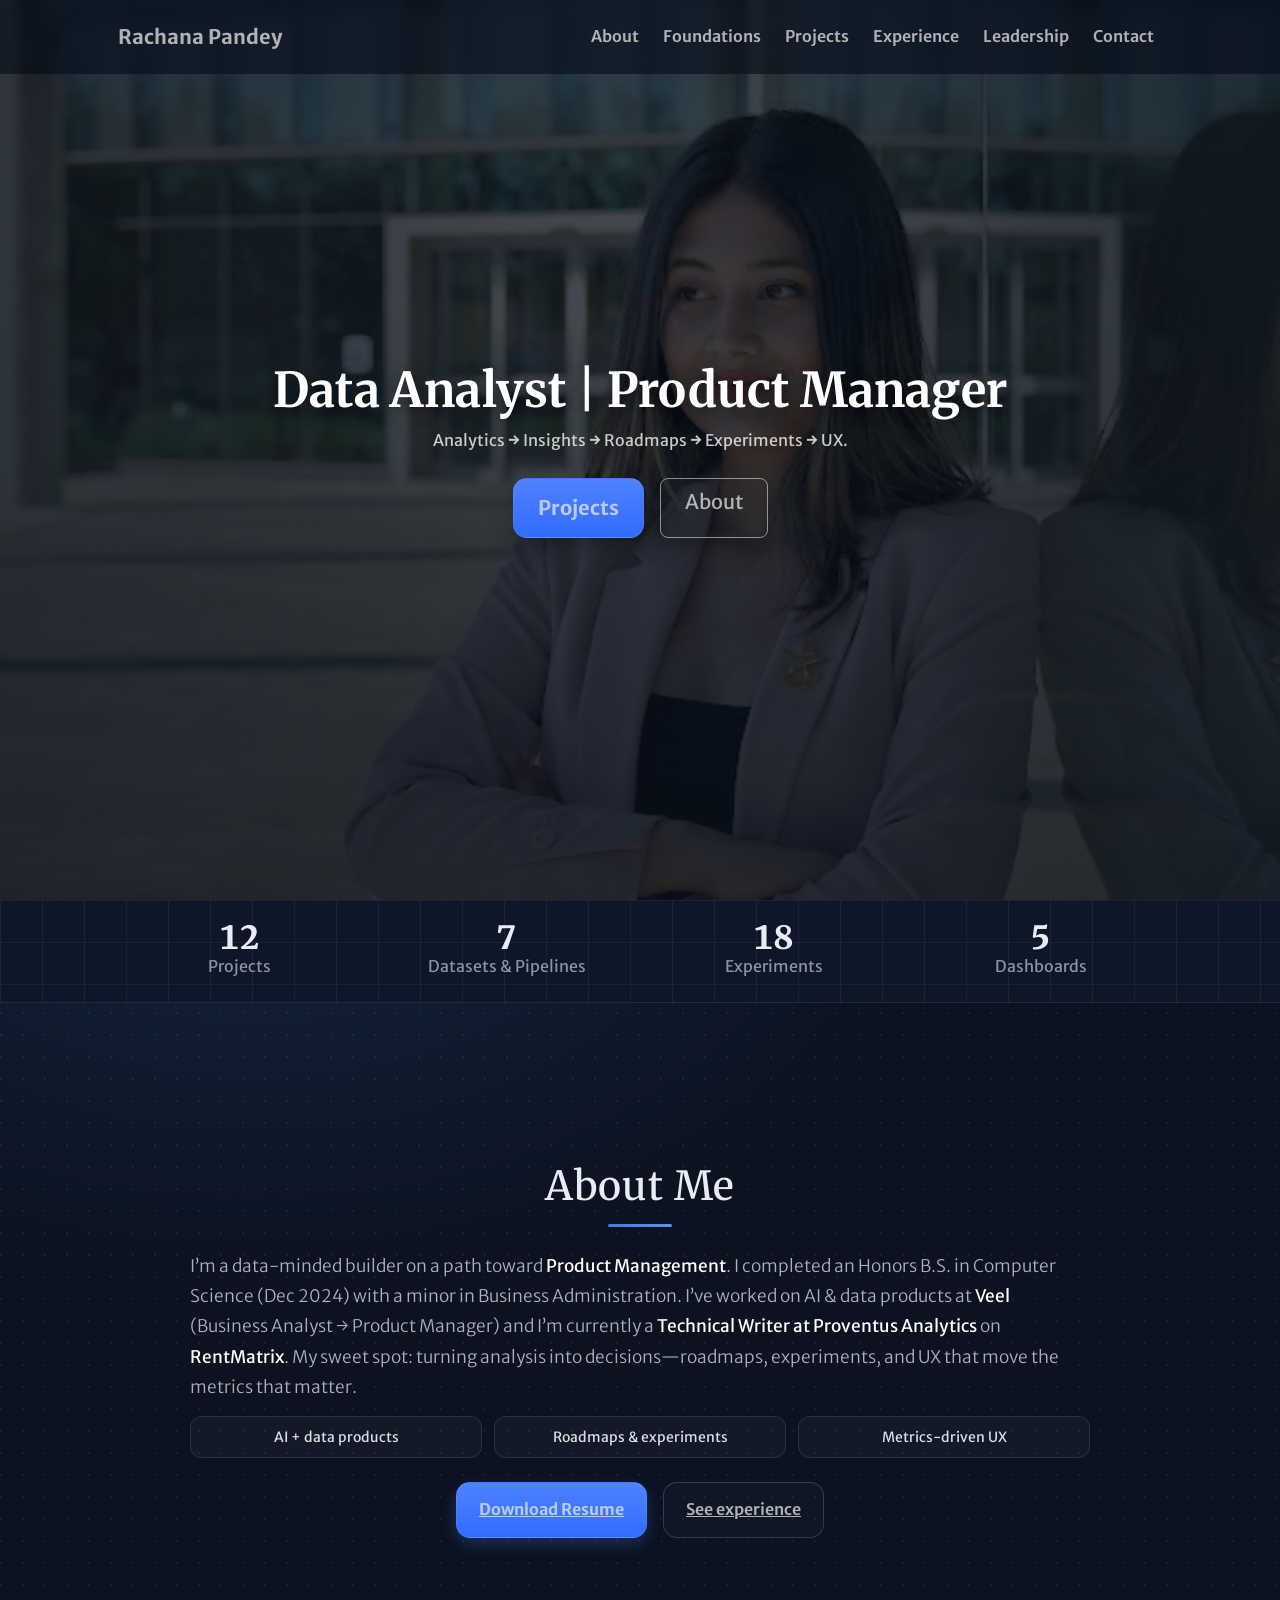
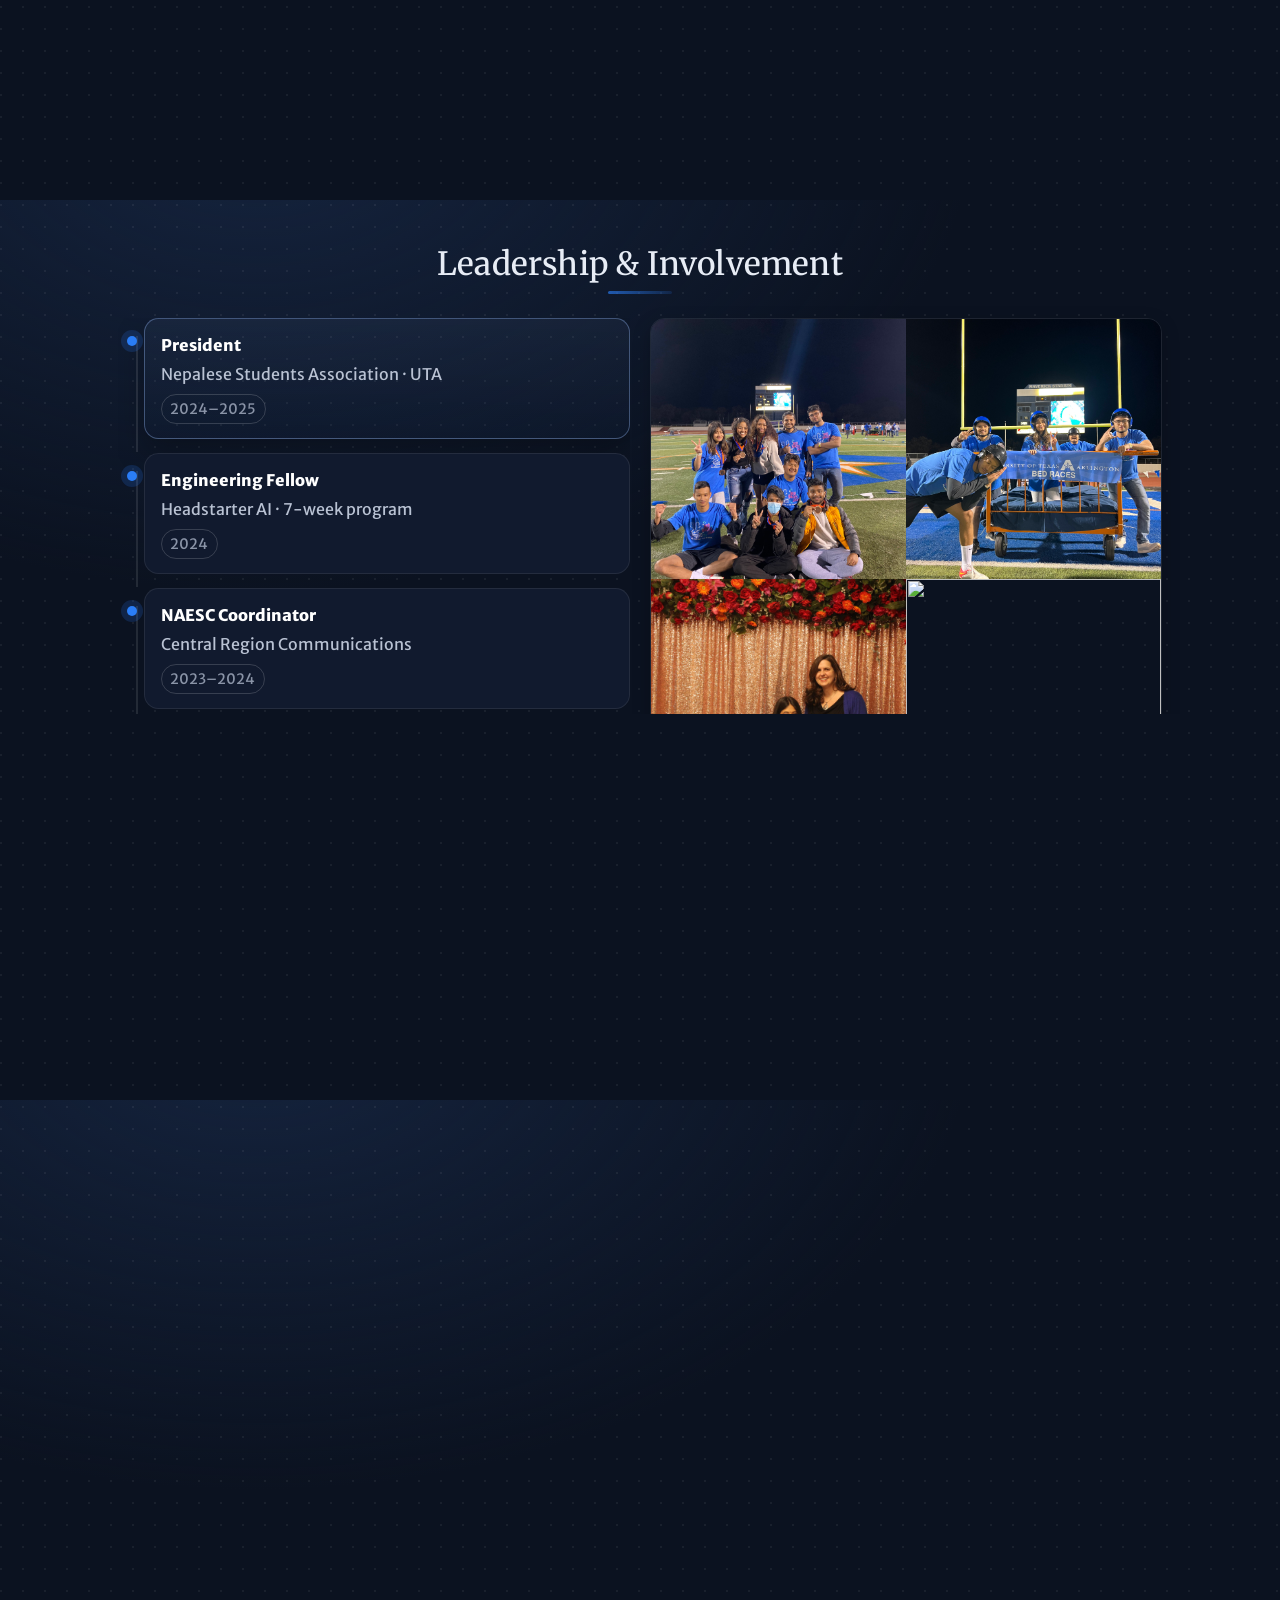
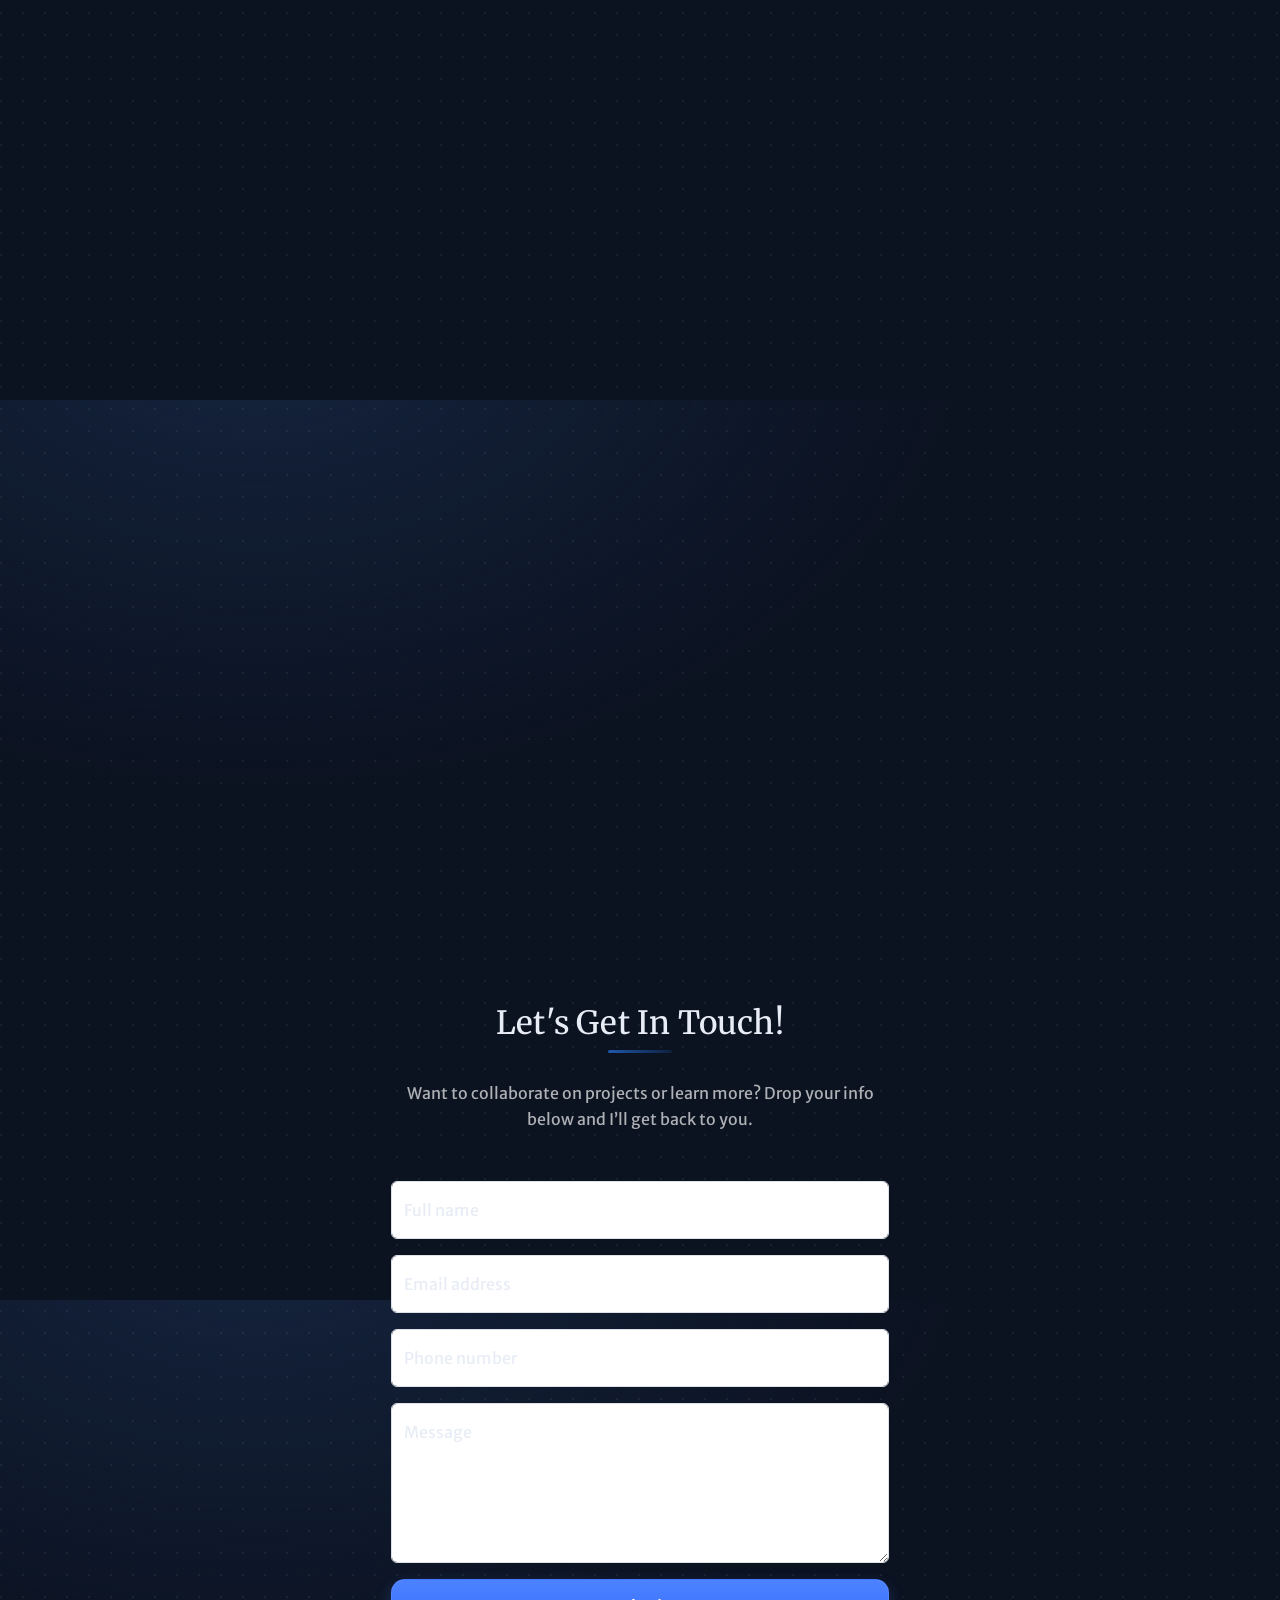
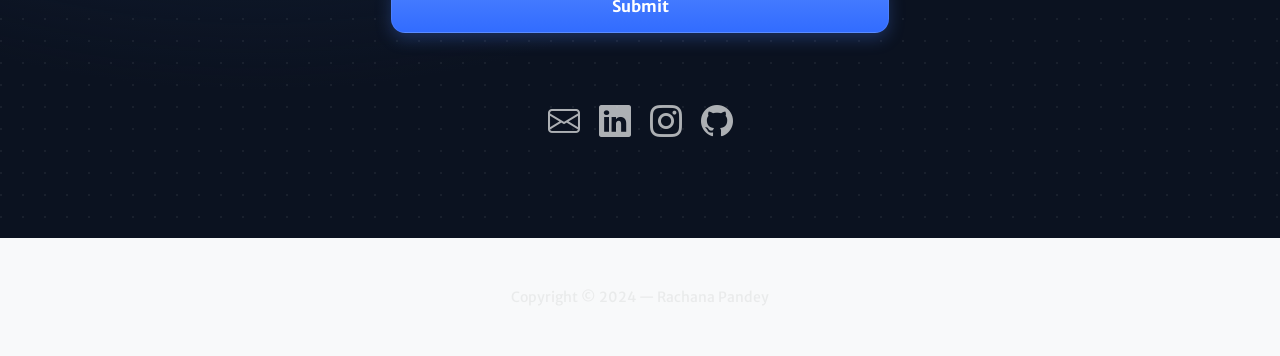
==== commit 15c38a34: "updated experience info" ====
--- a/index.html
+++ b/index.html
@@ -538,6 +538,138 @@
               </button>
             </div>
           </div>
+        </div>
+      </div>
+    </section>
+
+    <!-- Experience -->
+    <section id="experience" class="snap page-section">
+      <div class="container px-4 px-lg-5">
+        <header class="text-center mb-4">
+          <h2 class="title mb-0">Experience</h2>
+          <hr class="divider mb-0" />
+        </header>
+
+        <div class="exp-list">
+          <!-- Job 1 -->
+          <article class="exp-card">
+            <header
+              class="d-flex justify-content-between align-items-center mb-2"
+            >
+              <h5>Technical Writer · Proventus Analytics</h5>
+              <span class="exp-dates">Aug 2025 – Present</span>
+            </header>
+            <ul class="exp-points small">
+              <li>
+                Documenting RentMatrix product features and APIs for client
+                onboarding.
+              </li>
+              <li>
+                Standardized API documentation with Swagger for easier client
+                adoption.
+              </li>
+              <li>
+                Collaborated with developers and product managers to clarify
+                requirements and outputs.
+              </li>
+            </ul>
+            <a
+              class="stretched-link"
+              href="https://www.proventusanalytics.com"
+              target="_blank"
+              rel="noopener noreferrer"
+              aria-label="Open Proventus Analytics website"
+            ></a>
+          </article>
+
+          <!-- Job 2 -->
+          <article class="exp-card">
+            <header
+              class="d-flex justify-content-between align-items-center mb-2"
+            >
+              <h5>Product Manager · Veel</h5>
+              <span class="exp-dates">Dec 2024 – Aug 2025</span>
+            </header>
+            <ul class="exp-points small">
+              <li>
+                Led development of Moderator platform enhancements and creator
+                onboarding automation.
+              </li>
+              <li>
+                Managed cross-functional interns (frontend, backend, QA, AI/ML)
+                to deliver features on time.
+              </li>
+              <li>
+                Defined PRDs with detailed deliverables, error messages, and
+                structured test flows.
+              </li>
+            </ul>
+            <a
+              class="stretched-link"
+              href="https://www.veelapp.com"
+              target="_blank"
+              rel="noopener noreferrer"
+              aria-label="Open Veel website"
+            ></a>
+          </article>
+
+          <!-- Job 3 -->
+          <article class="exp-card">
+            <header
+              class="d-flex justify-content-between align-items-center mb-2"
+            >
+              <h5>Business Analyst Intern · Veel</h5>
+              <span class="exp-dates">Oct 2024 – Dec 2024</span>
+            </header>
+            <ul class="exp-points small">
+              <li>
+                Analyzed product performance metrics and created dashboards for
+                leadership.
+              </li>
+              <li>
+                Collaborated with engineering and design to align features with
+                customer insights.
+              </li>
+              <li>
+                Transitioned to full-time Product Manager after internship
+                success.
+              </li>
+            </ul>
+            <a
+              class="stretched-link"
+              href="https://www.veelapp.com"
+              target="_blank"
+              rel="noopener noreferrer"
+              aria-label="Open Veel website"
+            ></a>
+          </article>
+
+          <!-- Job 4 -->
+          <article class="exp-card">
+            <header
+              class="d-flex justify-content-between align-items-center mb-2"
+            >
+              <h5>Math Tutor · University of Texas at Arlington</h5>
+              <span class="exp-dates">Aug 2022 – May 2024</span>
+            </header>
+            <ul class="exp-points small">
+              <li>
+                Tutored 125+ students in Algebra and Calculus, raising progress
+                rates by 20%.
+              </li>
+              <li>
+                Adjusted teaching methods based on assessments and feedback.
+              </li>
+              <li>Helped students build strong problem-solving foundations.</li>
+            </ul>
+            <a
+              class="stretched-link"
+              href="https://www.uta.edu/academics/schools-colleges/science/departments/mathematics/lrc/uta-math-clinic"
+              target="_blank"
+              rel="noopener noreferrer"
+              aria-label="Open UTA tutoring page"
+            ></a>
+          </article>
         </div>
       </div>
     </section>
--- a/css/styles.css
+++ b/css/styles.css
@@ -1288,3 +1288,131 @@
     height: auto !important;
   }
 }
+
+.exp-list{ display:grid; gap:1.1rem; }
+.exp-card{ background: var(--panel); border:1px solid var(--stroke); border-left:4px solid rgb(var(--brand-rgb)); border-radius:.9rem; padding:1rem 1.25rem; }
+.exp-card h5{ font-size:1.05rem; margin-bottom:0; }
+.exp-dates{ white-space:nowrap; color:var(--ink-3); }
+.exp-points li{ margin-bottom:.35rem; }
+
+/* ===== Experience: pin under navbar + own background + tidy spacing ===== */
+
+/* Paint the section so the next section's color never shows through */
+#experience{
+  position: relative;
+  isolation: isolate; /* own paint/stacking context */
+  z-index: 2;
+  background:
+    var(--dot),
+    radial-gradient(1200px 800px at 20% -10%, #15243f 0%, transparent 60%),
+    linear-gradient(180deg, #0b1220 0%, #0b1220 100%);
+  background-size: var(--dot-size), auto, auto;
+  background-color: var(--bg-0);
+  margin: 0 !important;   /* no accidental gaps between sections */
+}
+
+/* Put the section's content right below the fixed navbar, with comfy bottom pad */
+#experience.page-section{
+  padding-block: calc(var(--nav-h) + 8px) 64px !important;
+}
+
+/* Tight, centered header like Projects */
+#experience header{
+  margin: 0 0 14px 0 !important;
+  text-align: center !important;
+}
+
+/* Keep the job cards neatly centered and away from edges */
+#experience .exp-list{
+  max-width: 1000px;      /* tune width as you like */
+  margin: 0 auto;         /* center the stack */
+}
+
+/* Make sure adjacent sections don't pull up or overlap */
+#leadership.page-section,
+#projects.page-section,
+#contact.page-section{
+  margin-top: 0 !important;
+}
+
+/* Adjust spacing for Experience section */
+#experience.snap {
+  min-height: 100dvh;
+  padding-top: calc(var(--nav-h) - 80px) !important; /* move title closer to navbar */
+  padding-bottom: 40px !important;                  /* ensure bottom card fits */
+}
+
+/* Reduce margin above/below the heading */
+#experience header {
+  margin-top: 0 !important;
+  margin-bottom: 12px !important;
+}
+
+/* Make each card the containment boundary for its stretched link */
+.exp-card{
+  position: relative !important;  /* nearest positioned ancestor */
+  z-index: 0;                     /* start a new stacking context */
+  isolation: isolate;             /* keep ::after inside this card */
+  overflow: hidden;               /* prevent bleed outside the card */
+}
+
+/* Ensure the invisible hit area stays within each card */
+.exp-card .stretched-link{ position: static; }
+.exp-card .stretched-link::after{
+  content: "";                    /* some builds need this reinforcement */
+  position: absolute;
+  inset: 0;
+  z-index: 1;                     /* above contents for reliable clicks */
+  border-radius: .9rem;           /* match card radius for focus ring */
+}
+
+/* Make the card feel interactive */
+.exp-card{
+  cursor: pointer;
+  transition: box-shadow .2s ease, transform .15s ease, border-color .2s ease;
+}
+
+/* Gentle lift + brighter title on hover/focus */
+.exp-card:hover,
+.exp-card:focus-within{
+  box-shadow: 0 12px 28px rgba(0,0,0,.34);
+  transform: translateY(-2px);
+  border-color: rgba(255,255,255,.14);
+}
+.exp-card:hover h5,
+.exp-card:focus-within h5{ color:#fff; }
+
+/* Strong, accessible keyboard focus */
+.exp-card:focus-within{
+  outline: 2px solid rgba(var(--brand-rgb), .45);
+  outline-offset: 2px;
+}
+
+/* Keep your stretched-link fix and add a tiny "Open ↗" badge on hover */
+.exp-card .stretched-link::after{
+  /* your click overlay stays */
+  content: "";
+  position: absolute; inset: 0; z-index: 1;
+  border-radius: .9rem;
+}
+
+/* Visible hint (appears on hover/focus only) */
+.exp-card .stretched-link::before{
+  content: "Open ↗";
+  position: absolute;
+  right: 12px; bottom: 12px;
+  z-index: 2;
+  font-size: .8rem; font-weight: 700;
+  padding: .25rem .5rem;
+  border-radius: .6rem;
+  background: rgba(255,255,255,.08);
+  border: 1px solid var(--stroke);
+  color: #cfe2ff;
+  opacity: 0; transform: translateY(4px);
+  transition: opacity .18s ease, transform .18s ease;
+}
+.exp-card:hover .stretched-link::before,
+.exp-card:focus-within .stretched-link::before{
+  opacity: 1; transform: translateY(0);
+}
+
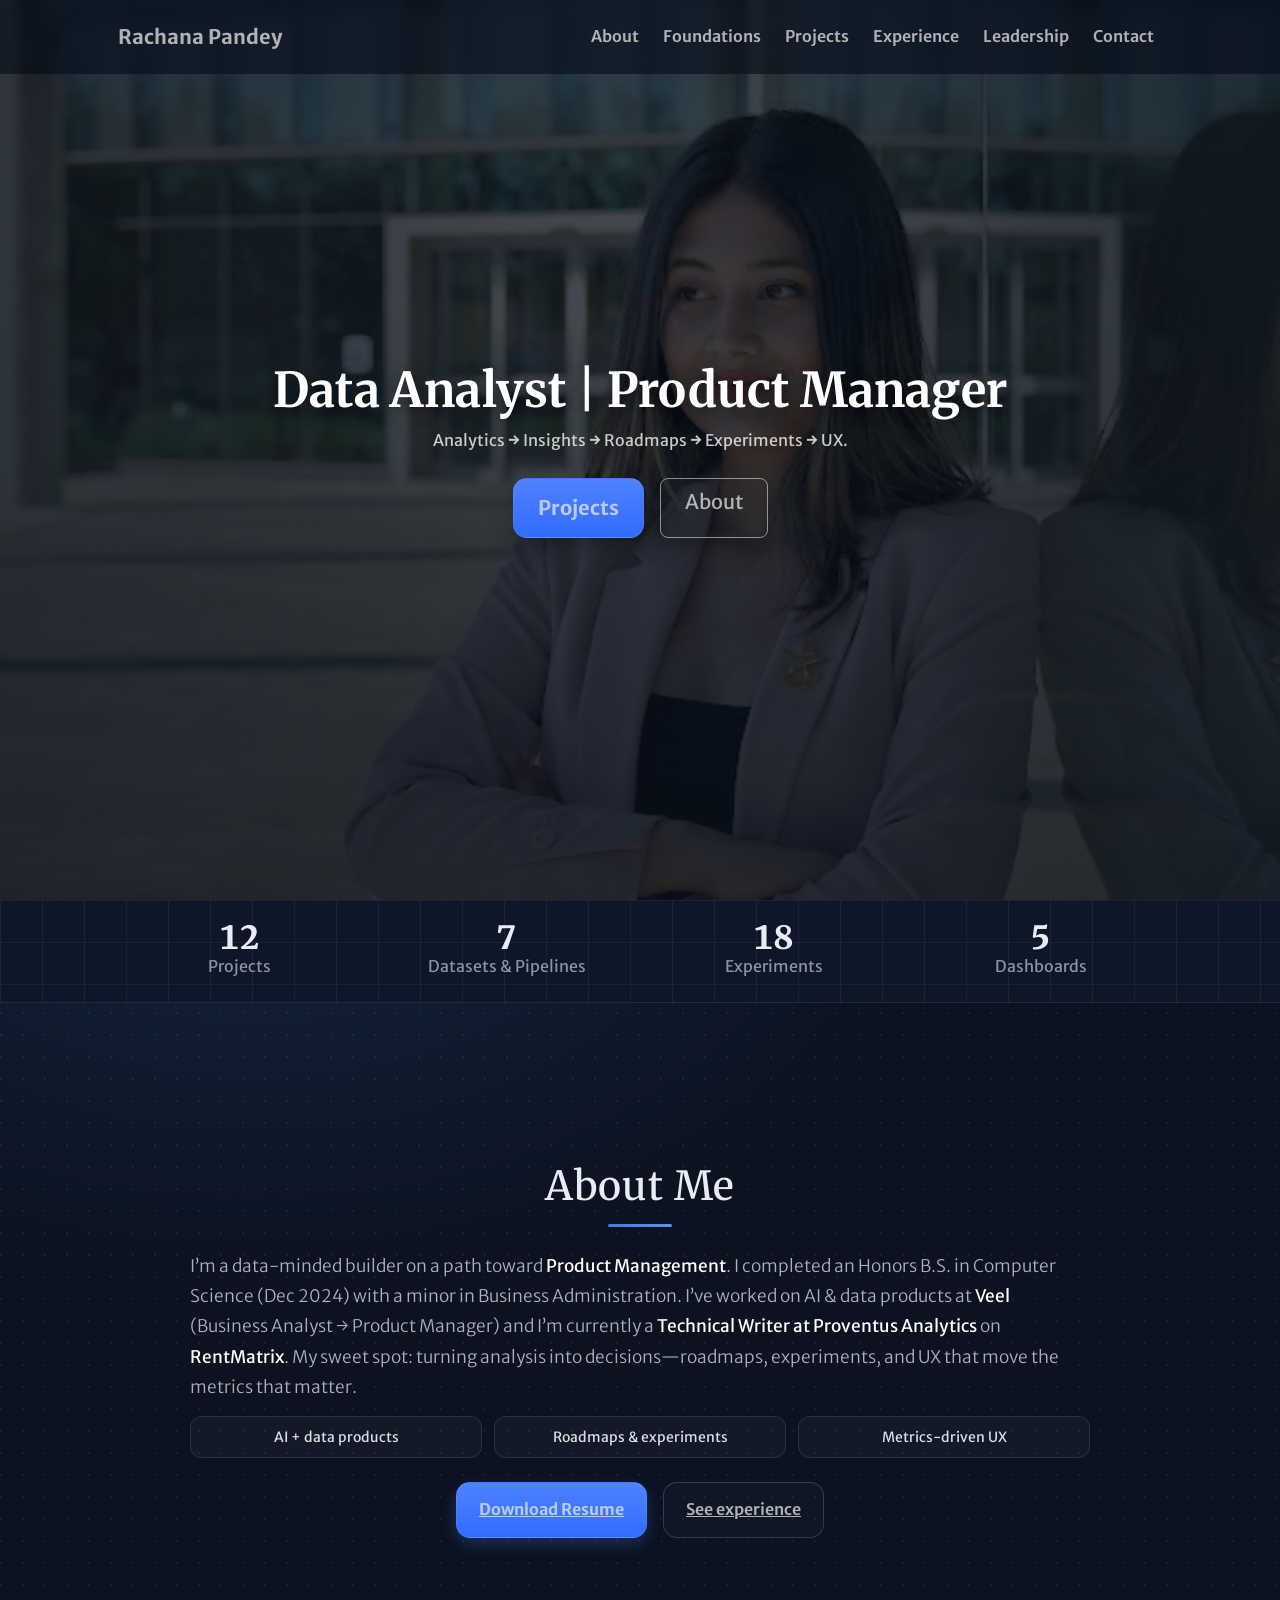
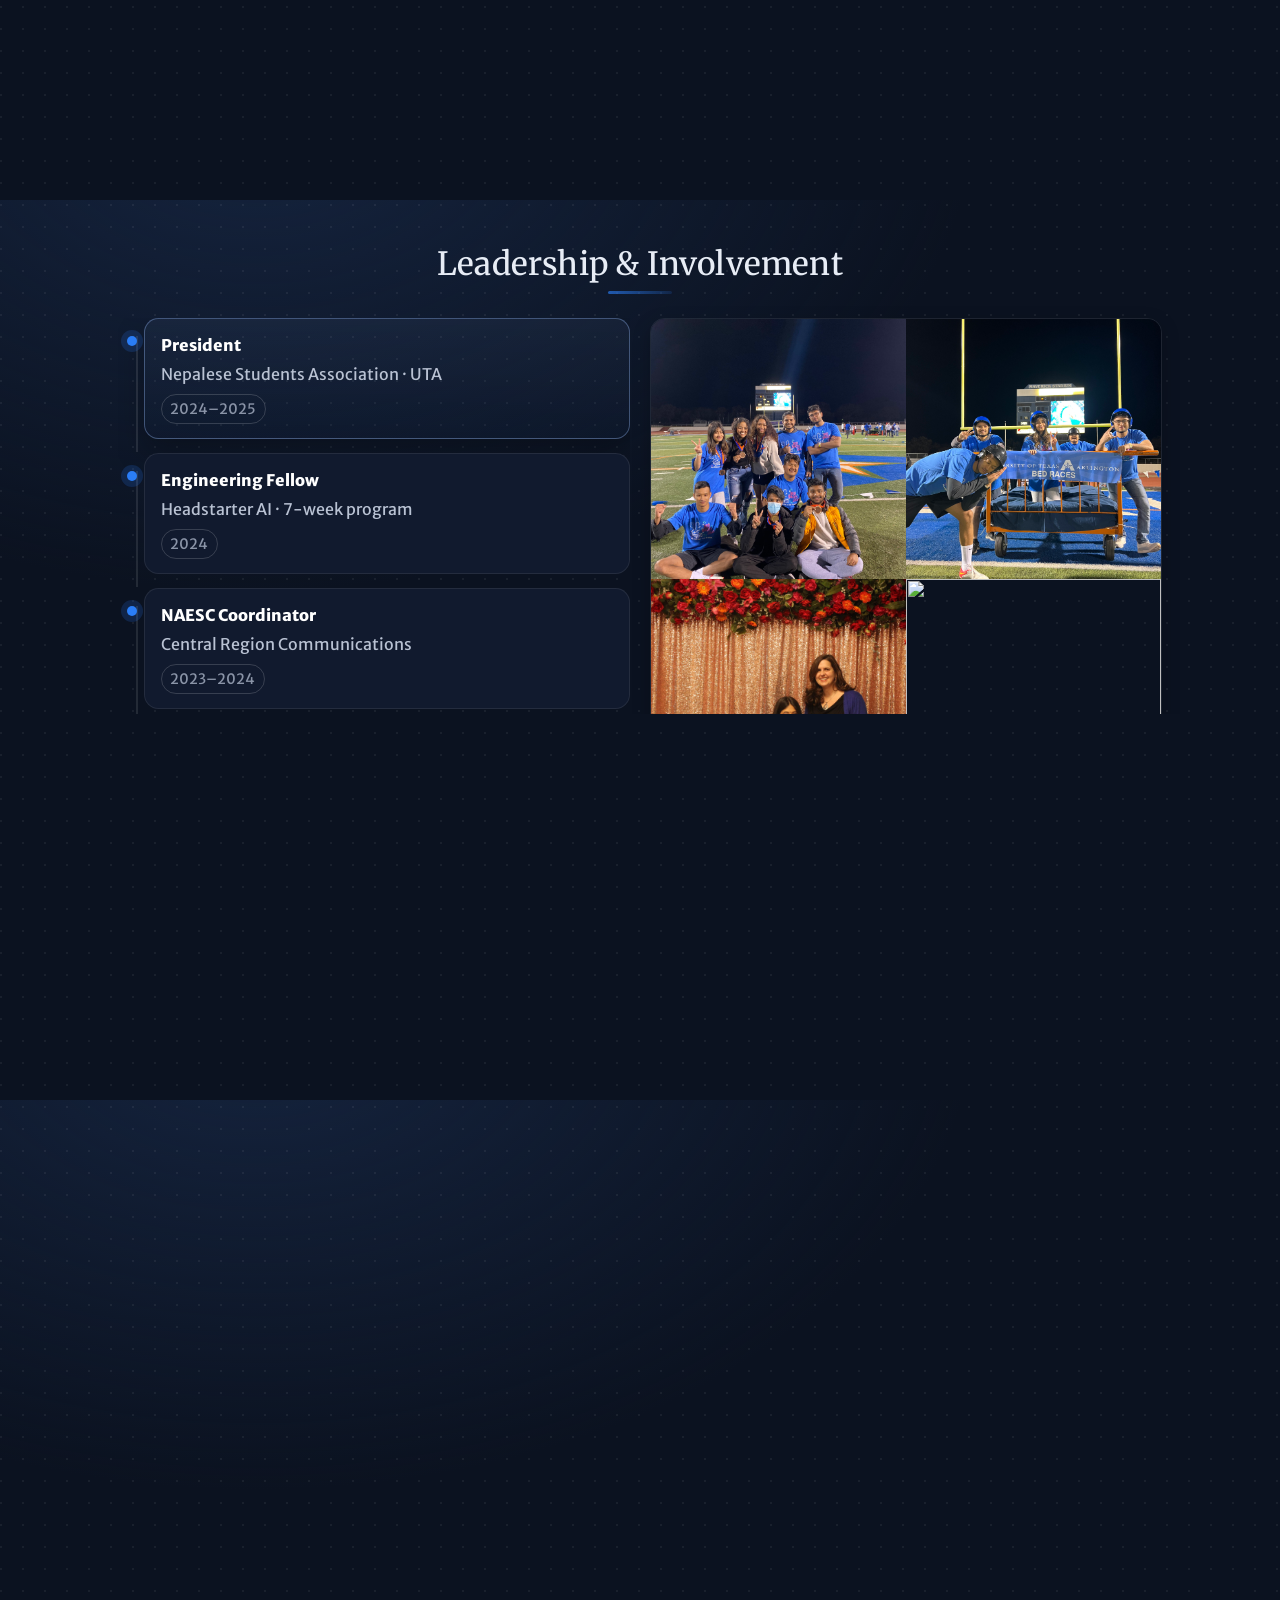
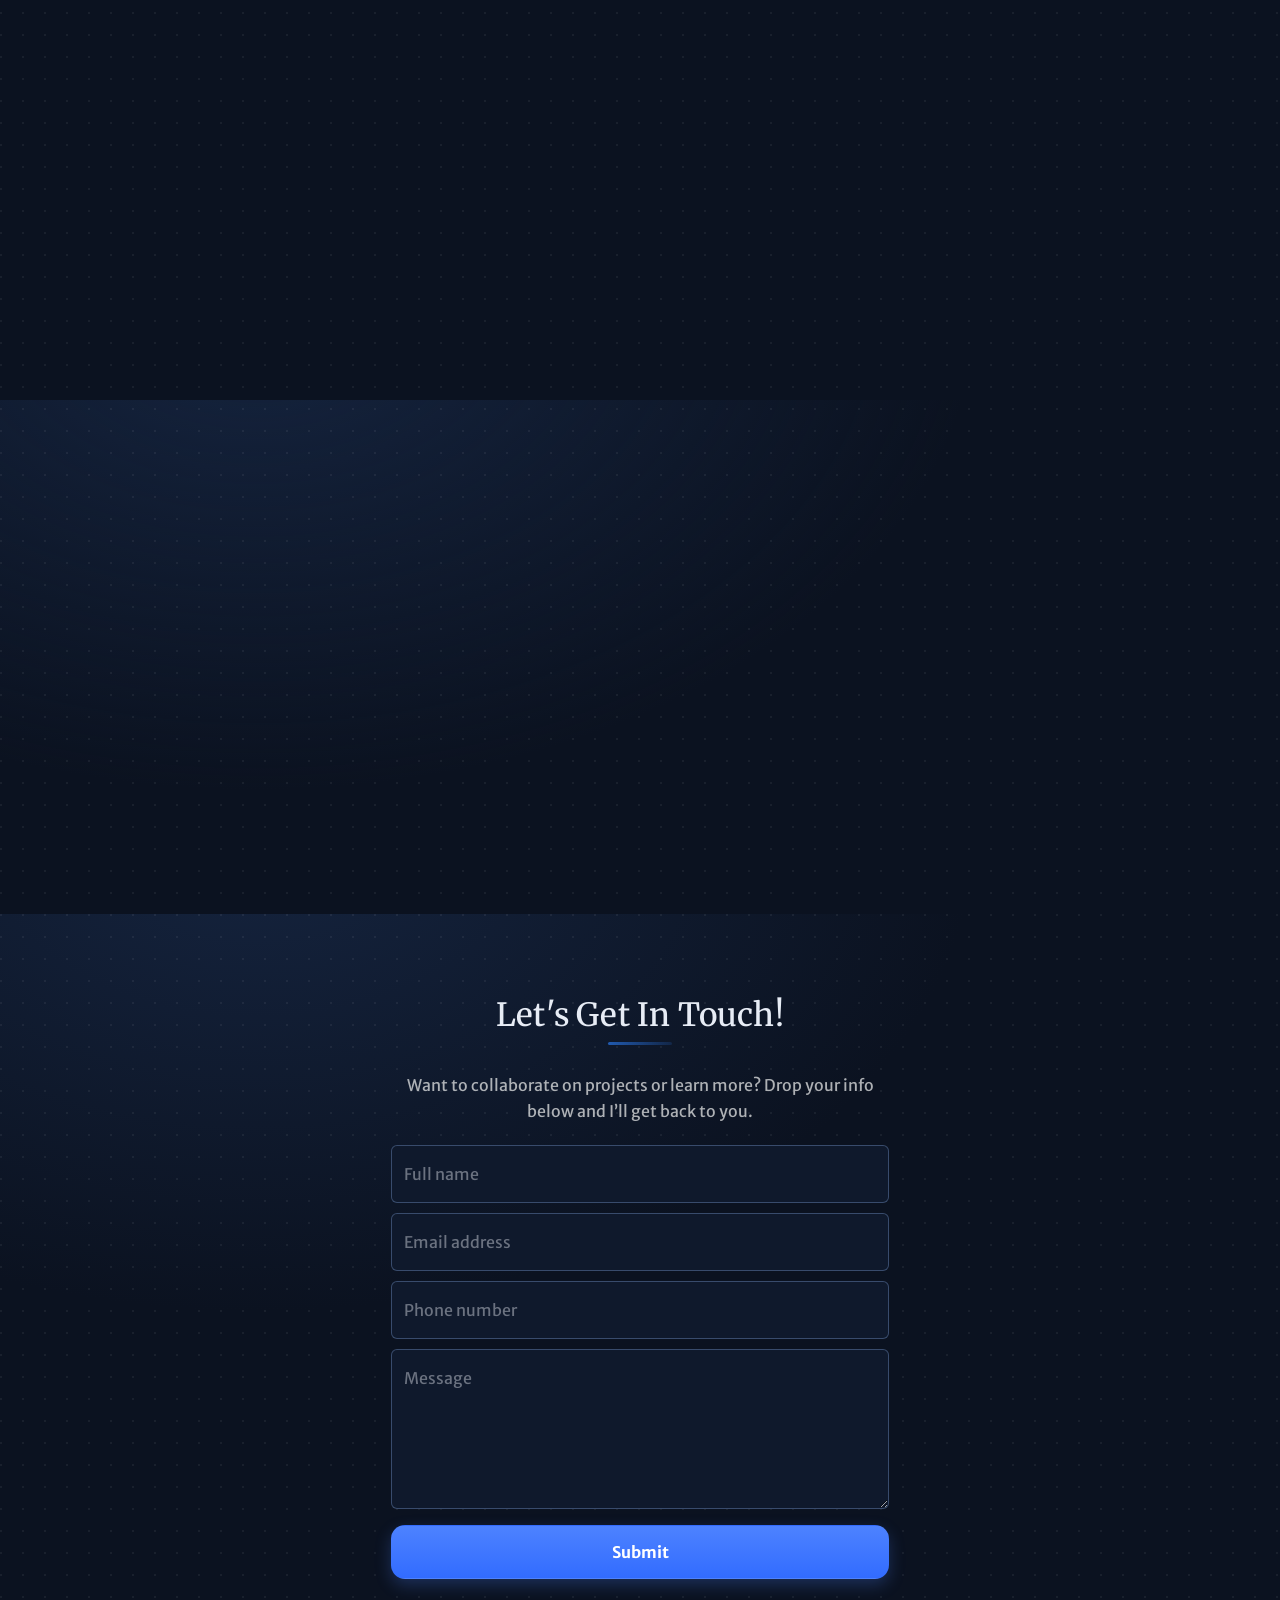
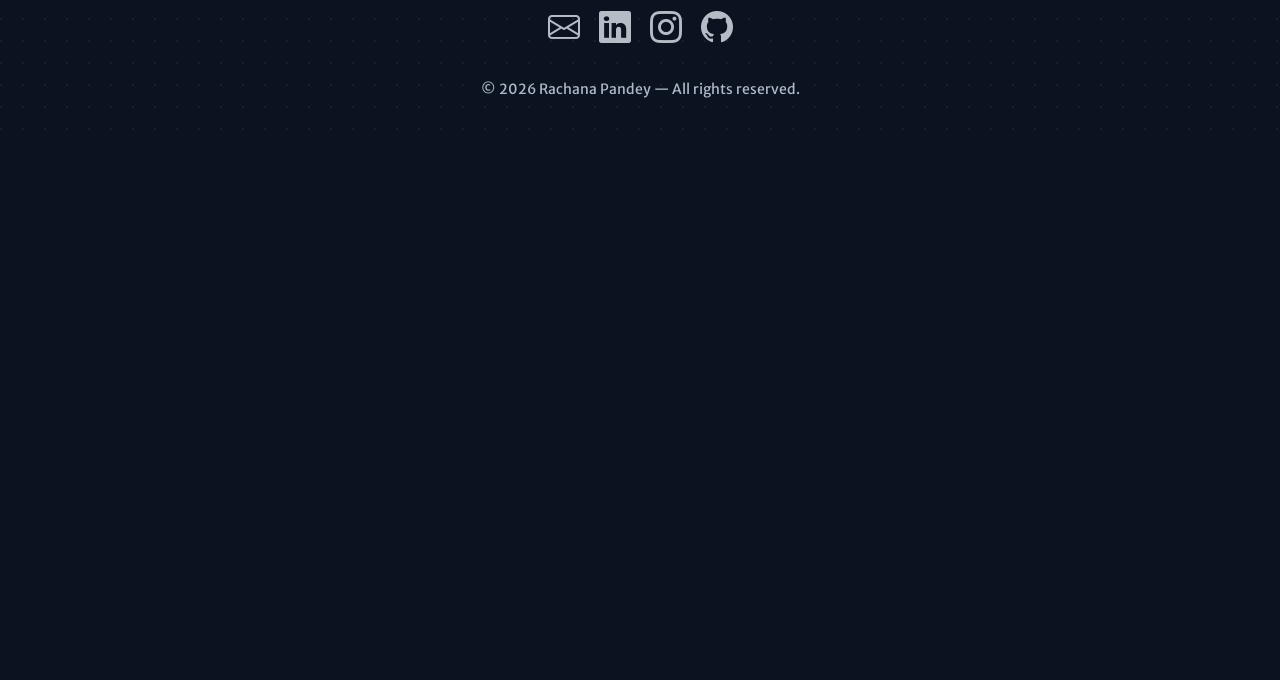
==== commit 92f74bb2: "updated form" ====
--- a/index.html
+++ b/index.html
@@ -761,8 +761,9 @@
           </div>
         </div>
 
+        <!-- Social icons -->
         <div class="row gx-4 gx-lg-5 justify-content-center">
-          <div class="col-lg-4 text-center mb-5 mb-lg-0">
+          <div class="col-lg-4 text-center mb-3">
             <div class="mt-3">
               <a href="mailto:pandeyrachana08@gmail.com" class="text-muted mx-2"
                 ><i class="bi-envelope fs-2"></i
@@ -788,17 +789,18 @@
             </div>
           </div>
         </div>
+
+        <!-- Copyright directly under the logos -->
+        <div class="row gx-4 gx-lg-5 justify-content-center">
+          <div class="col-lg-6">
+            <p class="small text-center text-muted mb-0" id="contact-copy">
+              © <span id="copy-year"></span> Rachana Pandey — All rights
+              reserved.
+            </p>
+          </div>
+        </div>
       </div>
     </section>
-
-    <!-- Footer-->
-    <footer class="bg-light py-5">
-      <div class="container px-4 px-lg-5">
-        <div class="small text-center text-muted">
-          Copyright &copy; 2024 — Rachana Pandey
-        </div>
-      </div>
-    </footer>
 
     <!-- Back to Top Button-->
     <button onclick="topFunction()" id="backToTopBtn" title="Go to top">
@@ -814,7 +816,7 @@
     <!-- Core theme JS-->
     <script src="js/scripts.js"></script>
 
-    <!-- Custom JavaScript for Back to Top Button-->
+    <!-- Custom JavaScript for Back to Top Button + copyright year -->
     <script>
       const backToTopBtn = document.getElementById("backToTopBtn");
       window.addEventListener("scroll", () => {
@@ -829,26 +831,10 @@
         document.body.scrollTop = 0;
         document.documentElement.scrollTop = 0;
       }
-    </script>
-
-    <!-- Collapse nav on link click (mobile) -->
-    <script>
-      document.addEventListener("DOMContentLoaded", () => {
-        const collapseEl = document.getElementById("navbarResponsive");
-        const bsCollapse = new bootstrap.Collapse(collapseEl, {
-          toggle: false,
-        });
-        collapseEl.querySelectorAll(".nav-link").forEach((a) => {
-          a.addEventListener("click", () => {
-            if (
-              getComputedStyle(document.querySelector(".navbar-toggler"))
-                .display !== "none"
-            ) {
-              bsCollapse.hide();
-            }
-          });
-        });
-      });
+
+      // set copyright year under logos
+      const yEl = document.getElementById("copy-year");
+      if (yEl) yEl.textContent = new Date().getFullYear();
     </script>
   </body>
 </html>
--- a/css/styles.css
+++ b/css/styles.css
@@ -1416,3 +1416,168 @@
   opacity: 1; transform: translateY(0);
 }
 
+@media (hover: none) {
+  .exp-card:active{ transform: scale(0.995); }
+  .exp-card .stretched-link::before{ display:none; } /* hides hover pill on touch */
+}
+
+/* Contact: keep snap, no cutoff */
+#contact.snap{
+  min-height: 100dvh;                           /* keep full-screen snap */
+  align-items: flex-start !important;           /* content starts at top */
+  padding-top: calc(var(--nav-h) + 8px) !important; /* title just under navbar */
+  padding-bottom: 88px !important;              /* room for the socials row */
+}
+
+/* Trim oversized margins that push the icons off-screen */
+#contact .col-lg-8.col-xl-6.text-center p.text-muted{
+  margin-bottom: 1.25rem !important;            /* was mb-5 */
+}
+#contact .row.mb-5{                             
+  margin-bottom: 1.25rem !important;            /* shrink big gap under form */
+}
+
+/* Small screens or short viewports: tighten further */
+@media (max-height: 800px){
+  #contact .row.mb-5{ margin-bottom: .75rem !important; }
+  #contact.snap{ padding-bottom: 72px !important; }
+}
+
+/* Contact form – readable text on light fields */
+#contact .form-control{
+  background:#0f192c!important; color:#e7ecf5!important;           /* dark text so it's readable */
+  border: 1px solid rgba(154,193,255,.30) !important;
+}
+#contact .form-control::placeholder{
+   color:#8a94a7!important;                /* medium gray placeholder */
+  opacity: 1 !important;
+}
+#contact .form-floating > label{
+  color: #6b7280 !important;                /* label color when resting */
+}
+#contact .form-control:focus{
+  border-color: rgba(77,130,255,.65) !important;
+  box-shadow: 0 0 0 .2rem rgba(77,130,255,.18) !important;
+}
+#contact .form-floating > .form-control:focus ~ label{
+  color: #365bb5 !important;                /* label on focus */
+}
+
+
+/* CONTACT — fit everything in one screen and show copyright under icons */
+#contact.page-section{
+  /* smaller bottom padding so footer text isn't pushed below fold */
+  padding-block: calc(var(--nav-h) + 8px) 20px !important;
+  /* keep the section exactly a viewport tall (minus navbar) for clean snap */
+  min-height: calc(100dvh - var(--nav-h)) !important;
+}
+
+/* tighten vertical rhythm inside the section */
+#contact p.mb-5{ margin-bottom: 12px !important; }       /* intro paragraph */
+#contact .row.mb-5{ margin-bottom: 16px !important; }    /* form row gap */
+#contact .form-floating{ margin-bottom: 10px !important; } /* inputs gap */
+#contact .btn.btn-xl{ margin-top: 6px !important; }
+
+/* socials + copyright spacing & visibility */
+#contact .mt-3{ margin-top: 8px !important; }            /* icons block */
+#contact #contact-copy{
+  margin-top: 8px !important;
+  color: var(--ink-2) !important;                         /* readable on dark */
+  opacity: .95;
+}
+
+/* CONTACT — unify colors so everything matches the site palette */
+#contact.page-section{
+  /* same textured background as the rest of the page */
+  background:
+    var(--dot),
+    radial-gradient(1200px 800px at 20% -10%, #15243f 0%, transparent 60%),
+    linear-gradient(180deg, #0b1220 0%, #0b1220 100%);
+  background-size: var(--dot-size), auto, auto;
+  background-color: var(--bg-0);
+}
+
+/* Inputs: same dark glass as your cards, readable text/placeholders */
+#contact .form-control{
+  background-color: rgba(255,255,255,.04);
+  border: 1px solid var(--stroke);
+  color: var(--ink);
+}
+#contact .form-control::placeholder{ color: rgba(231,236,245,.75); opacity:1; }
+#contact .form-control:focus{
+  background-color: rgba(255,255,255,.06);
+  border-color: rgba(var(--brand-rgb), .45);
+  box-shadow: 0 0 0 3px rgba(var(--brand-rgb), .18);
+  color: #fff;
+}
+#contact label{ color: var(--ink-2); }
+
+/* Submit button keeps brand gradient */
+#contact .btn.btn-primary{
+  background: linear-gradient(180deg, #4d82ff, #326cff);
+  border-color: transparent;
+}
+#contact .btn.btn-primary:hover{ background:#5597ff; }
+
+/* Icons + copyright: consistent muted ink color */
+#contact .mt-3 a{ color: rgba(231,236,245,.78) !important; }
+#contact .mt-3 a:hover{ color:#fff !important; }
+#contact #contact-copy{ color: var(--ink-2) !important; opacity:.95; }
+
+/* If the old light footer still exists elsewhere, hide it to avoid any pale strip */
+footer.bg-light{ display:none !important; }
+
+/* Back-to-top: floating pill bottom-right */
+#backToTopBtn{
+  position: fixed;
+  right: clamp(14px, 2vw, 22px);
+  bottom: clamp(14px, 2vh, 22px);
+  z-index: 1200;
+
+  display: none;                 /* your JS toggles this */
+  width: 44px;
+  height: 44px;
+  border-radius: 999px;
+  border: 1px solid var(--stroke);
+  background: rgba(255,255,255,.08);
+  color: #fff;
+  backdrop-filter: blur(6px);
+  box-shadow: 0 10px 22px rgba(0,0,0,.28);
+  cursor: pointer;
+
+  /* hide the word "Top" visually but keep it for a11y */
+  font-size: 0;
+  transition: transform .12s ease, background .15s ease, box-shadow .15s ease;
+}
+#backToTopBtn::before{
+  content: "↑";
+  font-size: 18px;
+  line-height: 44px;
+  display: inline-block;
+  text-align: center;
+  width: 100%;
+}
+#backToTopBtn:hover{
+  background: rgba(255,255,255,.14);
+  transform: translateY(-1px);
+  box-shadow: 0 12px 26px rgba(0,0,0,.35);
+}
+#backToTopBtn:focus-visible{
+  outline: none;
+  box-shadow: 0 0 0 3px rgba(var(--brand-rgb), .35);
+}
+
+@media (max-width: 480px){
+  #backToTopBtn{ right: 12px; bottom: 12px; }
+}
+
+/* Fix overlapping text in floating labels (hide actual placeholders) */
+#contact .form-floating .form-control::placeholder {
+  opacity: 0 !important;      /* Bootstrap expects invisible placeholders */
+  color: transparent !important;
+}
+#contact .form-floating .form-control:focus::placeholder,
+#contact .form-floating .form-control:not(:placeholder-shown)::placeholder {
+  opacity: 0 !important;
+}
+
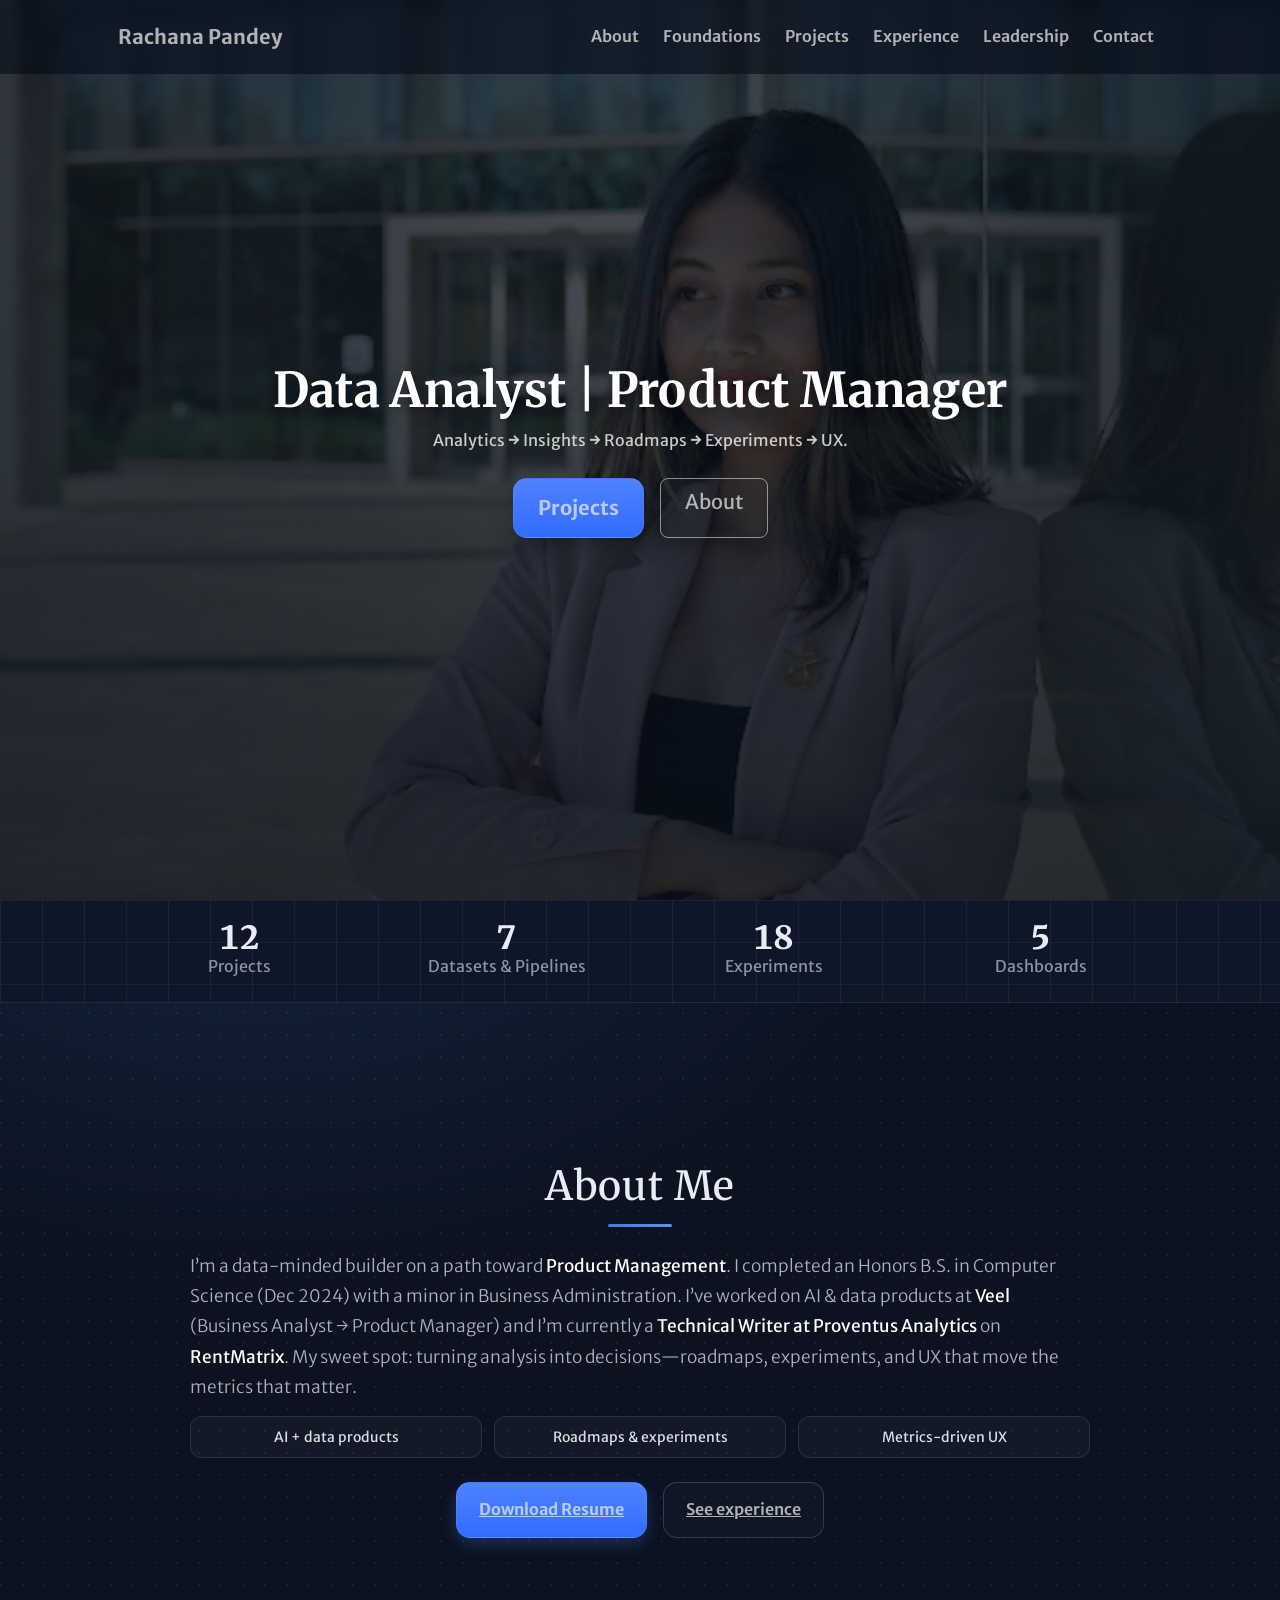
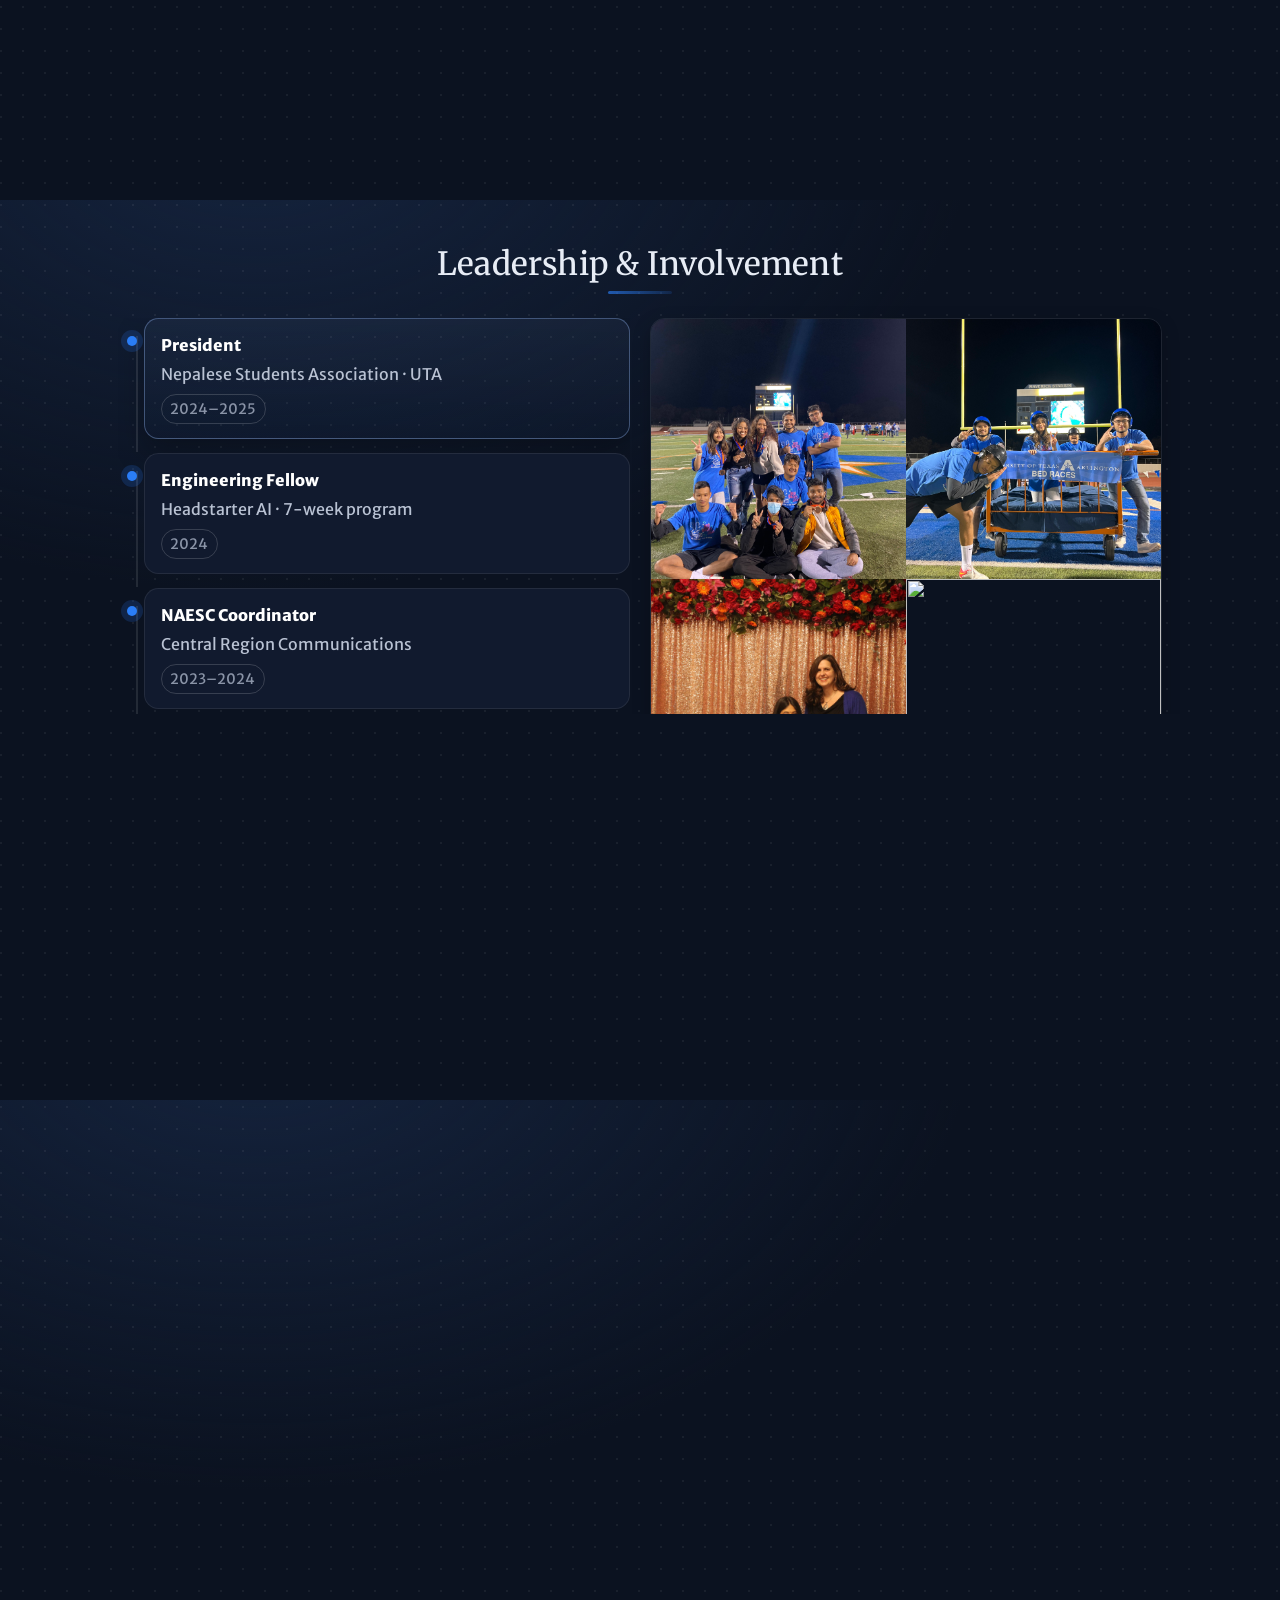
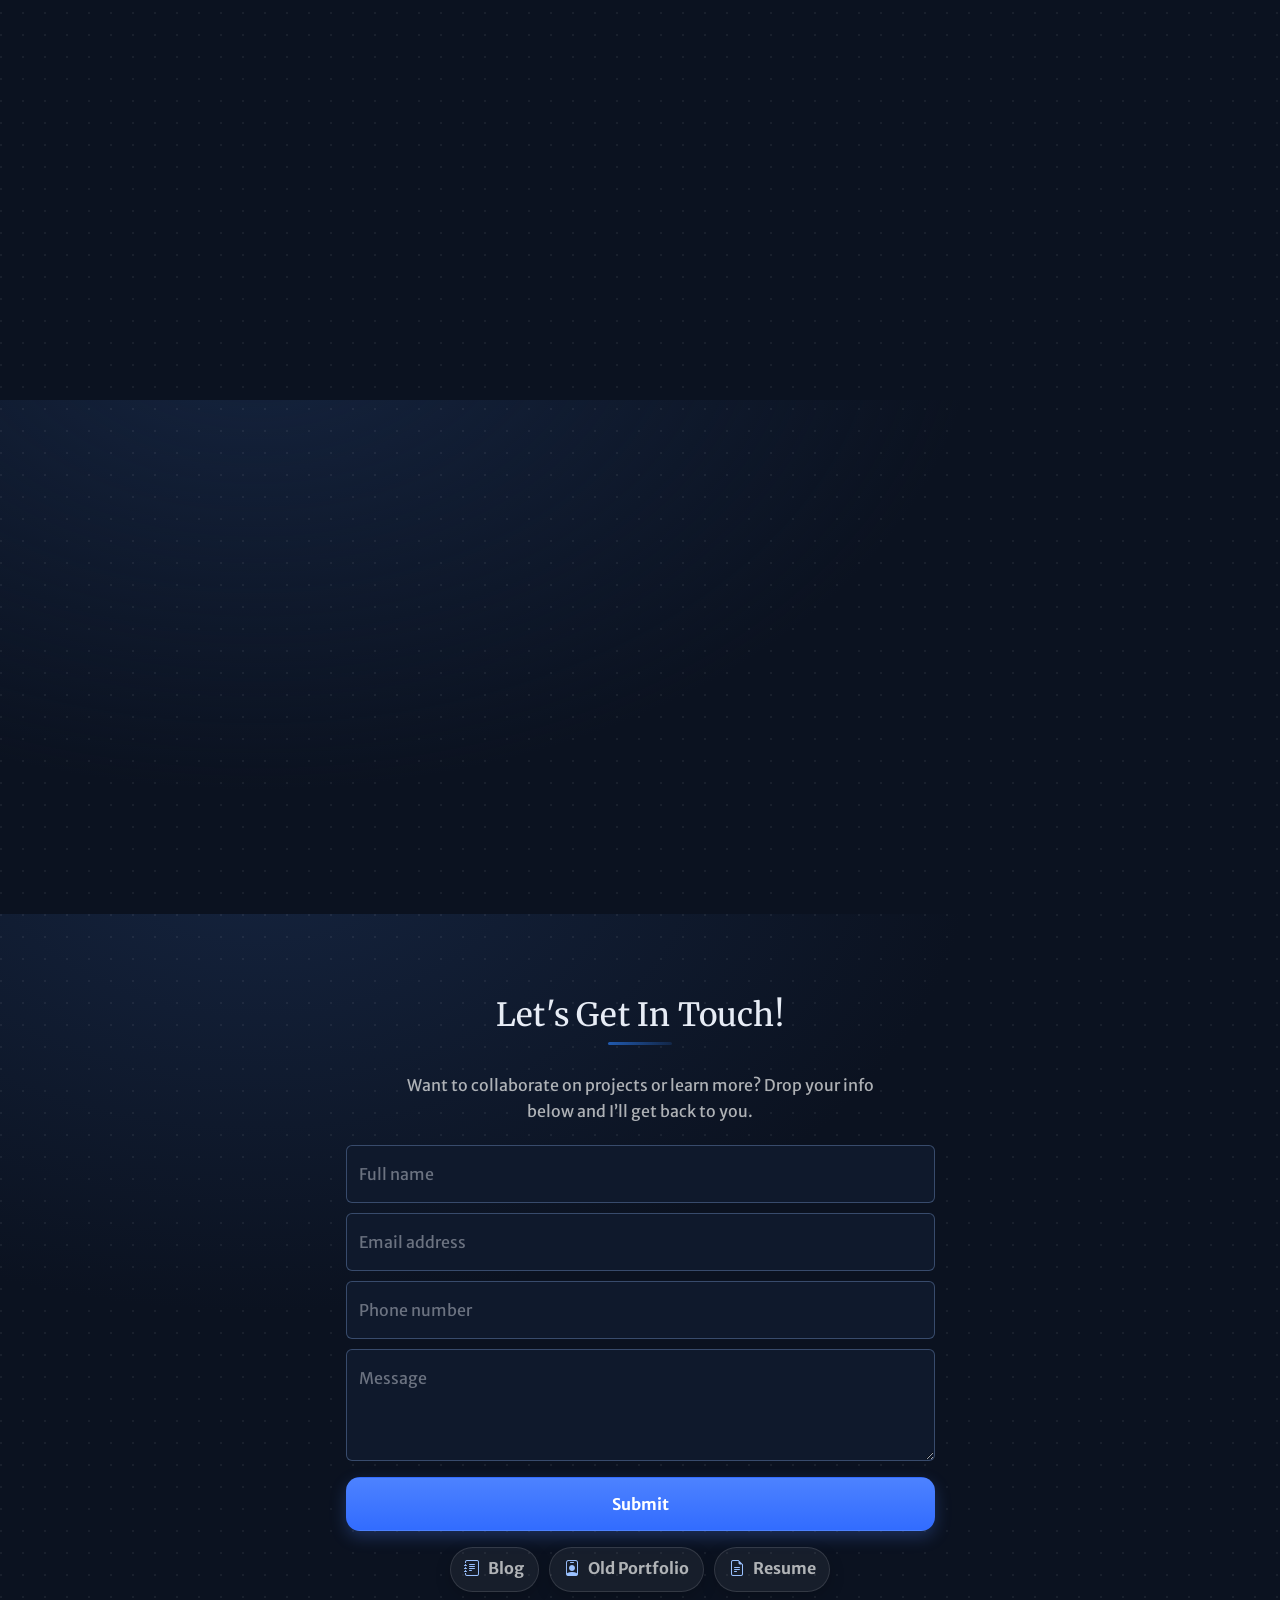
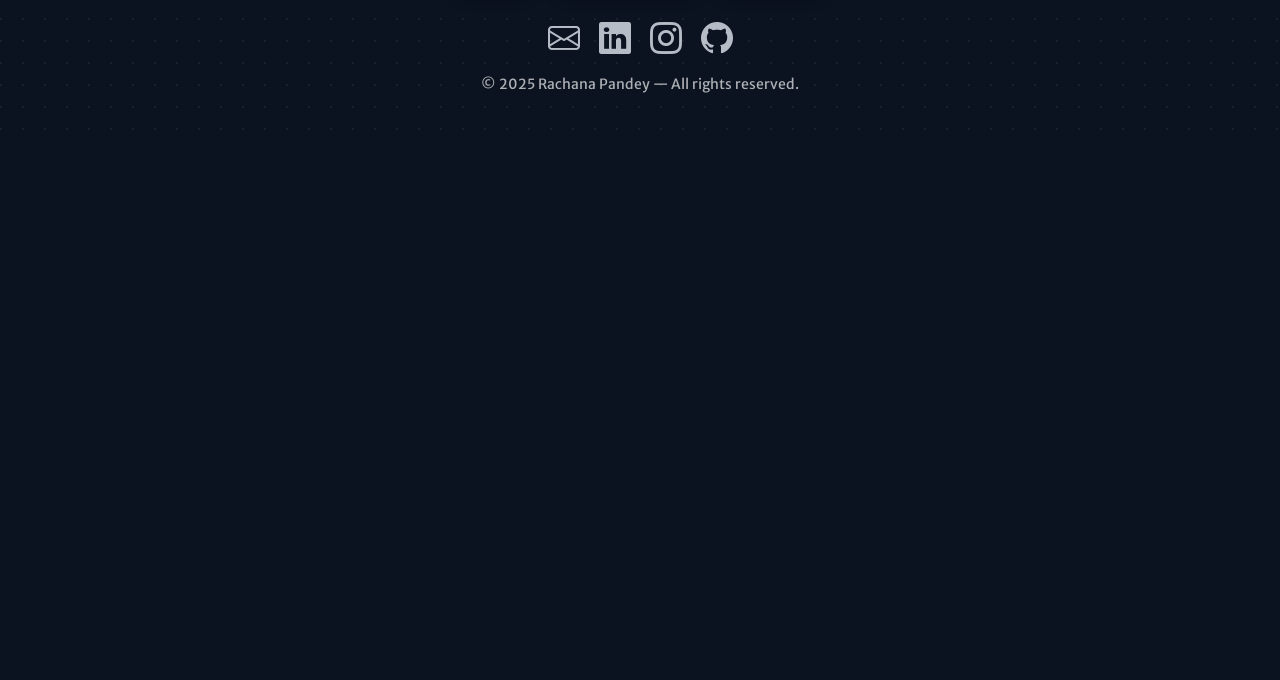
==== commit e81843f5: "updated copyright and form" ====
--- a/index.html
+++ b/index.html
@@ -681,15 +681,15 @@
           <div class="col-lg-8 col-xl-6 text-center">
             <h2 class="mt-0">Let's Get In Touch!</h2>
             <hr class="divider" />
-            <p class="text-muted mb-5">
+            <p class="text-muted mb-4">
               Want to collaborate on projects or learn more? Drop your info
               below and I’ll get back to you.
             </p>
           </div>
         </div>
 
-        <div class="row gx-4 gx-lg-5 justify-content-center mb-5">
-          <div class="col-lg-6">
+        <div class="row gx-4 gx-lg-5 justify-content-center mb-4">
+          <div class="col-lg-8 col-xl-7">
             <form
               id="contactForm"
               action="https://formspree.io/f/xkgwolzq"
@@ -748,7 +748,7 @@
                 <div class="invalid-feedback">Required.</div>
               </div>
 
-              <div class="d-grid">
+              <div class="d-grid mb-3">
                 <button
                   class="btn btn-primary btn-xl"
                   id="submitButton"
@@ -757,14 +757,44 @@
                   Submit
                 </button>
               </div>
+
+              <!-- NEW: Quick Links under the submit button -->
+              <nav class="quick-links-row" aria-label="Quick links">
+                <a
+                  class="ql-pill"
+                  href="https://medium.com/@YOUR_HANDLE"
+                  target="_blank"
+                  rel="noopener noreferrer"
+                  aria-label="Open blog"
+                >
+                  <i class="bi-journal-text"></i><span>Blog</span>
+                </a>
+                <a
+                  class="ql-pill"
+                  href="https://YOUR-OLD-PORTFOLIO-URL.com"
+                  target="_blank"
+                  rel="noopener noreferrer"
+                  aria-label="Open old portfolio"
+                >
+                  <i class="bi-person-badge"></i><span>Old Portfolio</span>
+                </a>
+                <a
+                  class="ql-pill"
+                  href="https://drive.google.com/file/d/1Fd5_69QzZj_2L9iz6c2bC1dTygVOnQsN/view?usp=sharing"
+                  target="_blank"
+                  rel="noopener noreferrer"
+                  aria-label="Open resume"
+                >
+                  <i class="bi-file-earmark-text"></i><span>Resume</span>
+                </a>
+              </nav>
             </form>
           </div>
         </div>
 
-        <!-- Social icons -->
         <div class="row gx-4 gx-lg-5 justify-content-center">
-          <div class="col-lg-4 text-center mb-3">
-            <div class="mt-3">
+          <div class="col-lg-6 text-center">
+            <div class="contact-icons mt-2">
               <a href="mailto:pandeyrachana08@gmail.com" class="text-muted mx-2"
                 ><i class="bi-envelope fs-2"></i
               ></a>
@@ -787,16 +817,9 @@
                 ><i class="bi-github fs-2"></i
               ></a>
             </div>
-          </div>
-        </div>
-
-        <!-- Copyright directly under the logos -->
-        <div class="row gx-4 gx-lg-5 justify-content-center">
-          <div class="col-lg-6">
-            <p class="small text-center text-muted mb-0" id="contact-copy">
-              © <span id="copy-year"></span> Rachana Pandey — All rights
-              reserved.
-            </p>
+            <div class="small text-center text-muted mt-3">
+              © 2025 Rachana Pandey — All rights reserved.
+            </div>
           </div>
         </div>
       </div>
--- a/css/styles.css
+++ b/css/styles.css
@@ -1581,3 +1581,305 @@
   opacity: 0 !important;
 }
 
+
+/* Keep the whole Contact section visible & aligned */
+#contact.page-section{
+  padding-block: calc(var(--nav-h) + 8px) 20px !important;
+  min-height: calc(100dvh - var(--nav-h)) !important;
+  background:
+    var(--dot),
+    radial-gradient(1200px 800px at 20% -10%, #15243f 0%, transparent 60%),
+    linear-gradient(180deg, #0b1220 0%, #0b1220 100%);
+  background-size: var(--dot-size), auto, auto;
+  background-color: var(--bg-0);
+}
+
+/* Floating label placeholder fix (prevents overlap) */
+#contact .form-floating .form-control::placeholder{ opacity:0 !important; color:transparent !important; }
+
+/* Contact inputs – dark theme look */
+#contact .form-control{
+  background-color: rgba(255,255,255,.04);
+  border: 1px solid var(--stroke);
+  color: var(--ink);
+}
+#contact .form-control:focus{
+  background-color: rgba(255,255,255,.06);
+  border-color: rgba(var(--brand-rgb), .45);
+  box-shadow: 0 0 0 3px rgba(var(--brand-rgb), .18);
+  color: #fff;
+}
+#contact label{ color: var(--ink-2); }
+
+/* Quick link chips */
+#contact .contact-links{
+  display:flex; justify-content:center; flex-wrap:wrap;
+  gap:.6rem .6rem; margin: 6px 0 10px;
+}
+#contact .contact-chip{
+  display:inline-flex; align-items:center; gap:.45rem;
+  padding:.45rem .75rem; border-radius:999px; text-decoration:none; font-weight:700;
+  background: rgba(255,255,255,.06); border:1px solid var(--stroke);
+  color: var(--ink-2);
+  transition: background .15s ease, border-color .15s ease, transform .12s ease;
+}
+#contact .contact-chip i{ font-size:1rem; color:#9ac1ff; line-height:1; }
+#contact .contact-chip:hover{
+  background: rgba(255,255,255,.12);
+  border-color: rgba(154,193,255,.35);
+  color:#fff; transform: translateY(-1px);
+}
+
+/* Icons + copyright */
+#contact .mt-3 a{ color: rgba(231,236,245,.78) !important; }
+#contact .mt-3 a:hover{ color:#fff !important; }
+#contact #contact-copy{ color: var(--ink-2) !important; opacity:.95; }
+
+/* Keep Contact section in one snap viewport and ensure copyright is visible */
+#contact.page-section{
+  padding-block: calc(var(--nav-h) + 8px) 16px !important;
+  min-height: calc(100dvh - var(--nav-h)) !important;
+  background:
+    var(--dot),
+    radial-gradient(1200px 800px at 20% -10%, #15243f 0%, transparent 60%),
+    linear-gradient(180deg, #0b1220 0%, #0b1220 100%);
+  background-size: var(--dot-size), auto, auto;
+  background-color: var(--bg-0);
+}
+
+/* Tighten vertical rhythm so everything fits */
+#contact .intro-text{ margin: 8px 0 12px !important; }
+#contact .row.mb-4{ margin-bottom: 14px !important; }
+#contact .form-floating{ margin-bottom: 10px !important; }
+#contact .btn.btn-xl{ margin-top: 6px !important; }
+
+/* Floating label placeholder fix */
+#contact .form-floating .form-control::placeholder{ opacity:0 !important; color:transparent !important; }
+
+/* Dark theme inputs */
+#contact .form-control{
+  background-color: rgba(255,255,255,.04);
+  border: 1px solid var(--stroke);
+  color: var(--ink);
+}
+#contact .form-control:focus{
+  background-color: rgba(255,255,255,.06);
+  border-color: rgba(var(--brand-rgb), .45);
+  box-shadow: 0 0 0 3px rgba(var(--brand-rgb), .18);
+  color: #fff;
+}
+#contact label{ color: var(--ink-2); }
+
+/* Top link chips — upgraded look */
+#contact .contact-links--top{
+  display:flex; justify-content:center; flex-wrap:wrap;
+  gap:.6rem .6rem; margin: 6px 0 6px;
+}
+#contact .contact-chip{
+  --chip-bg: rgba(255,255,255,.06);
+  --chip-border: var(--stroke);
+  display:inline-flex; align-items:center; gap:.5rem;
+  padding:.5rem .9rem; border-radius:999px; text-decoration:none; font-weight:700;
+  background: var(--chip-bg); border:1px solid var(--chip-border);
+  color: var(--ink-2);
+  transition: transform .12s ease, background .15s ease, border-color .15s ease, box-shadow .15s ease;
+}
+#contact .contact-chip i{
+  font-size:1.05rem; line-height:1; color:#9ac1ff;
+}
+#contact .contact-chip:hover{
+  background: rgba(255,255,255,.12);
+  border-color: rgba(154,193,255,.35);
+  color:#fff;
+  transform: translateY(-1px);
+  box-shadow: 0 10px 22px rgba(0,0,0,.25);
+}
+
+/* Icons + copyright color */
+#contact .mt-2 a{ color: rgba(231,236,245,.78) !important; }
+#contact .mt-2 a:hover{ color:#fff !important; }
+#contact #contact-copy{ color: var(--ink-2) !important; opacity:.95; }
+
+/* Slightly shorter textarea on wide screens to keep copyright visible */
+@media (min-width: 992px){
+  #contact textarea#message{ height: 8rem !important; }
+}
+
+/* Contact layout */
+#contact.page-section{
+  padding-block: calc(var(--nav-h) + 8px) 16px !important;
+  min-height: calc(100dvh - var(--nav-h)) !important;
+}
+
+#contact .contact-split{
+  display: grid;
+  grid-template-columns: 1.2fr .8fr; /* form | resources */
+  gap: 1.25rem;
+  align-items: start;
+}
+@media (max-width: 992px){
+  #contact .contact-split{ grid-template-columns: 1fr; }
+}
+
+/* Form look in dark theme */
+#contact .form-floating{ margin-bottom: 10px !important; }
+#contact .form-floating .form-control::placeholder{ opacity:0; color:transparent; } /* prevents double text */
+#contact .form-control{
+  background-color: rgba(255,255,255,.04);
+  border:1px solid var(--stroke);
+  color: var(--ink);
+}
+#contact .form-control:focus{
+  background-color: rgba(255,255,255,.06);
+  border-color: rgba(var(--brand-rgb), .45);
+  box-shadow: 0 0 0 3px rgba(var(--brand-rgb), .18);
+  color:#fff;
+}
+#contact label{ color: var(--ink-2); }
+
+/* Resources stack */
+#contact .contact-resources{
+  display:flex; flex-direction:column; gap:.75rem;
+}
+#contact .resource-card{
+  display:flex; align-items:center; gap:.75rem;
+  padding:.85rem 1rem;
+  border-radius:.9rem;
+  background: rgba(255,255,255,.04);
+  border:1px solid var(--stroke);
+  text-decoration:none;
+  color: var(--ink-2);
+  transition: transform .12s ease, background .15s ease, border-color .15s ease, box-shadow .15s ease;
+}
+#contact .resource-card:hover{
+  background: rgba(255,255,255,.08);
+  border-color: rgba(154,193,255,.35);
+  transform: translateY(-1px);
+  box-shadow: 0 10px 22px rgba(0,0,0,.25);
+}
+#contact .rc-icon{ color:#9ac1ff; font-size:1.15rem; line-height:1; }
+#contact .rc-body strong{ display:block; color:#fff; font-weight:800; line-height:1.1; }
+#contact .rc-body span{ font-size:.85rem; color:var(--ink-3); }
+#contact .rc-arrow{ margin-left:auto; color:#9fb6d9; }
+
+/* Socials + copyright colors */
+#contact .mt-3 a{ color: rgba(231,236,245,.78) !important; }
+#contact .mt-3 a:hover{ color:#fff !important; }
+#contact #contact-copy{ color: var(--ink-2) !important; opacity:.95; }
+
+/* Contact split: make form big, links a fixed tidy column */
+#contact .contact-split{
+  display: grid;
+  grid-template-columns: minmax(520px, 1fr) 360px; /* form | links card */
+  gap: 1.25rem;
+  align-items: start;
+}
+@media (max-width: 992px){
+  #contact .contact-split{
+    grid-template-columns: 1fr;
+  }
+}
+
+/* Compact “Quick Links” card */
+#contact .resources-card{
+  background: var(--panel);
+  border: 1px solid var(--stroke);
+  border-radius: .95rem;
+  box-shadow: 0 8px 26px rgba(0,0,0,.25);
+  overflow: hidden;
+}
+
+/* header */
+#contact .resources-card .rc-header{
+  display:flex; align-items:center; gap:.5rem;
+  padding: .75rem 1rem .6rem 1rem;
+  color:#cfe2ff; font-weight:800; letter-spacing:.2px;
+  border-bottom: 1px solid rgba(255,255,255,.06);
+}
+#contact .resources-card .rc-header i{ color:#9ac1ff; }
+
+/* each row link */
+#contact .resources-card .res-row{
+  display:flex; align-items:center; gap:.75rem;
+  padding: .85rem 1rem;
+  text-decoration:none;
+  color: var(--ink-2);
+  transition: background .15s ease, transform .1s ease, border-color .15s ease;
+  border-top: 1px solid rgba(255,255,255,.06);
+}
+#contact .resources-card .res-row:first-of-type{ border-top: none; }
+
+#contact .resources-card .res-row:hover{
+  background: rgba(255,255,255,.05);
+  transform: translateY(-1px);
+}
+
+#contact .resources-card .res-icon{ color:#9ac1ff; font-size:1.1rem; }
+#contact .resources-card .res-body strong{ display:block; color:#fff; line-height:1.05; }
+#contact .resources-card .res-body span{ display:block; font-size:.85rem; color:var(--ink-3); }
+#contact .resources-card .res-arrow{ margin-left:auto; color:#9fb6d9; }
+
+/* If the old right-side card still exists anywhere, hide it */
+#contact .resources-card { display: none !important; }
+
+/* Quick links row under the submit button */
+.quick-links-row{
+  display:flex;
+  justify-content:center;
+  align-items:center;
+  gap:.65rem;
+  flex-wrap:wrap;
+  margin: .25rem auto 0;   /* tight to the button */
+  max-width: 820px;
+}
+
+.quick-links-row .ql-pill{
+  display:inline-flex;
+  align-items:center;
+  gap:.5rem;
+  padding:.55rem .85rem;
+  border-radius:999px;
+  text-decoration:none;
+  font-weight:700;
+  color:#cfe2ff;
+  background: rgba(255,255,255,.05);
+  border:1px solid rgba(255,255,255,.12);
+  box-shadow: 0 6px 16px rgba(0,0,0,.18);
+  transition: background .15s ease, border-color .15s ease, transform .08s ease;
+}
+.quick-links-row .ql-pill i{ font-size:1rem; color:#9ac1ff; }
+
+.quick-links-row .ql-pill:hover{
+  background: rgba(255,255,255,.10);
+  border-color: rgba(154,193,255,.35);
+  transform: translateY(-1px);
+}
+.quick-links-row .ql-pill:focus-visible{
+  outline:2px solid rgba(154,193,255,.65);
+  outline-offset:2px;
+  border-color: transparent;
+}
+
+/* Keep icons/copyright comfortably below links */
+#contact .contact-icons{ margin-top: 0px; }
+
+/* Keep copyright fully visible (safe-area aware + a bit more bottom room) */
+#contact.page-section{
+  padding-bottom: calc(24px + env(safe-area-inset-bottom, 0px)) !important;
+  min-height: min(
+    calc(100svh - var(--nav-h) - env(safe-area-inset-bottom, 0px)),
+    calc(100vh - var(--nav-h))
+  ) !important;
+}
+
+/* Make sure the copyright itself never gets clipped */
+#contact #contact-copy{
+  margin-bottom: 0 !important;
+  display: block;
+  padding-bottom: env(safe-area-inset-bottom, 0px);
+}
+
+/* Slightly shorter textarea on wide screens to prevent push-down */
+@media (min-width: 992px){
+  #contact textarea#message{ height: 7rem !important; }
+}
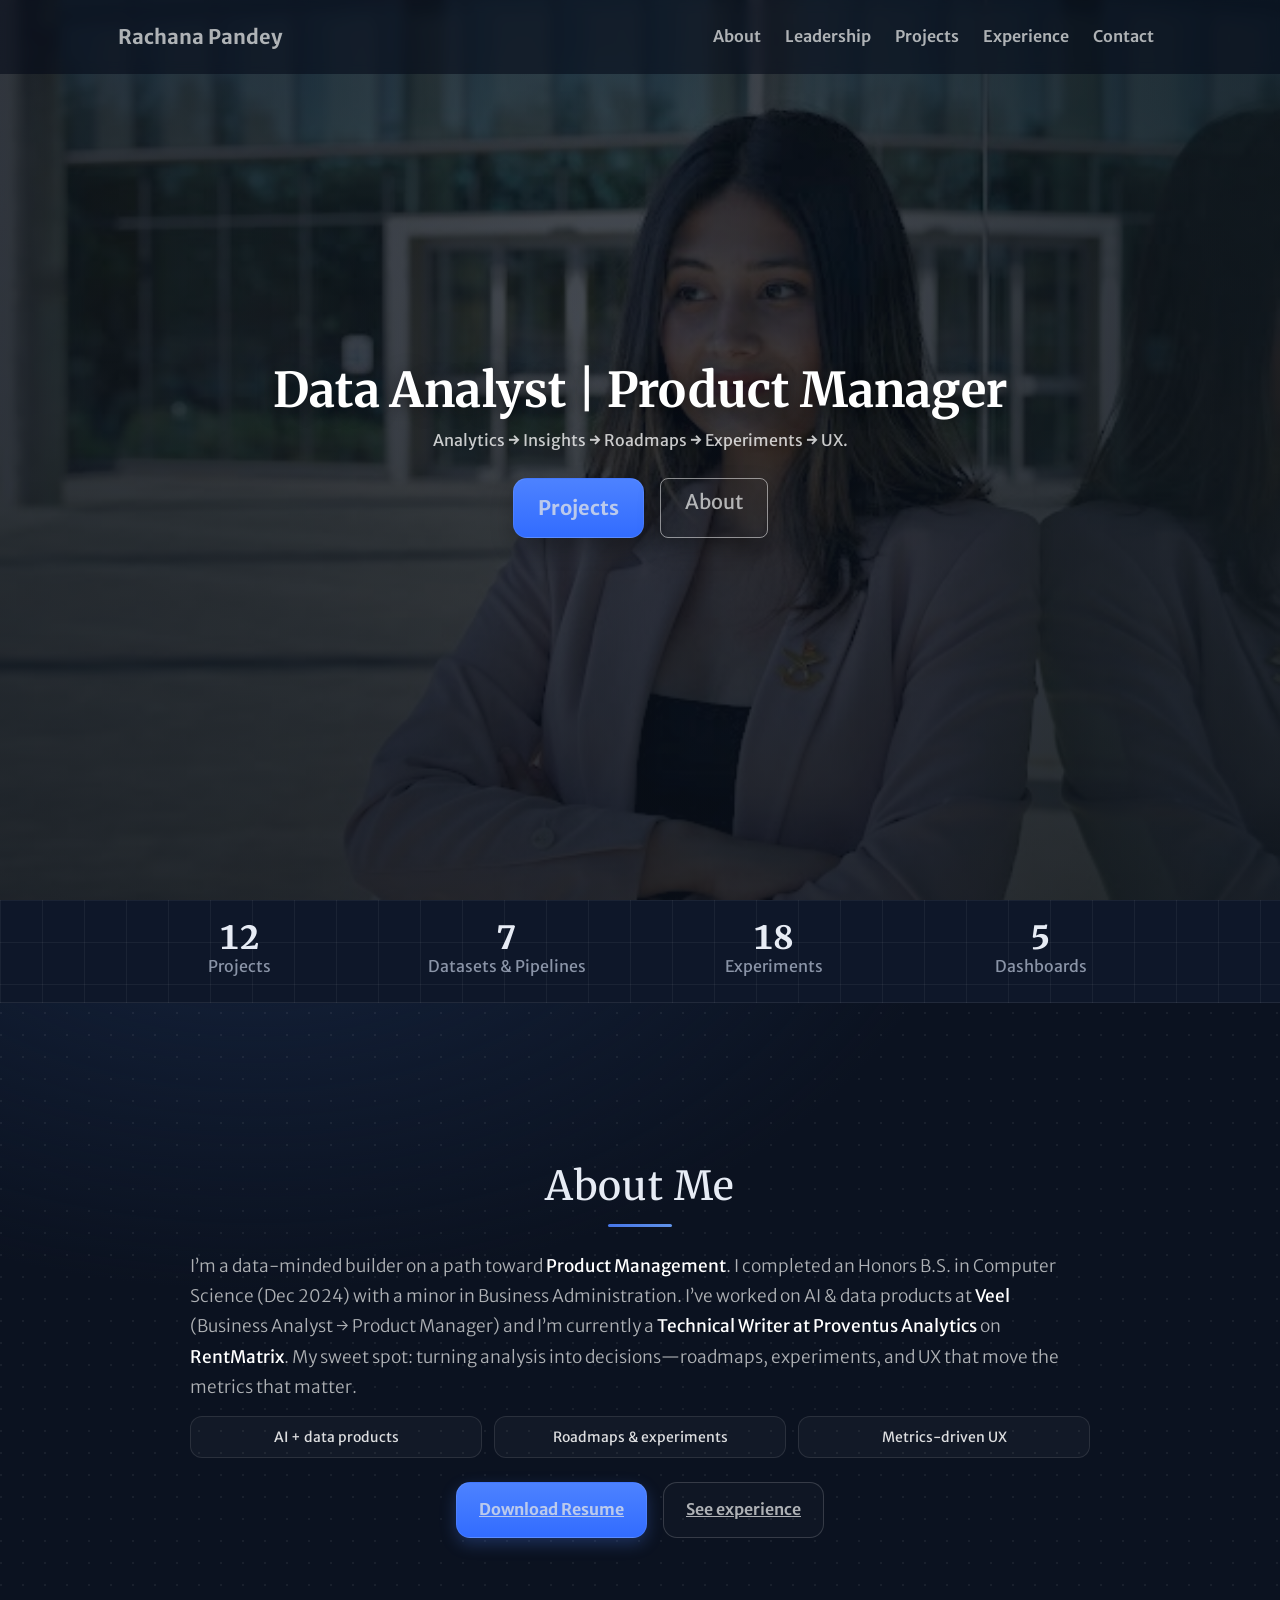
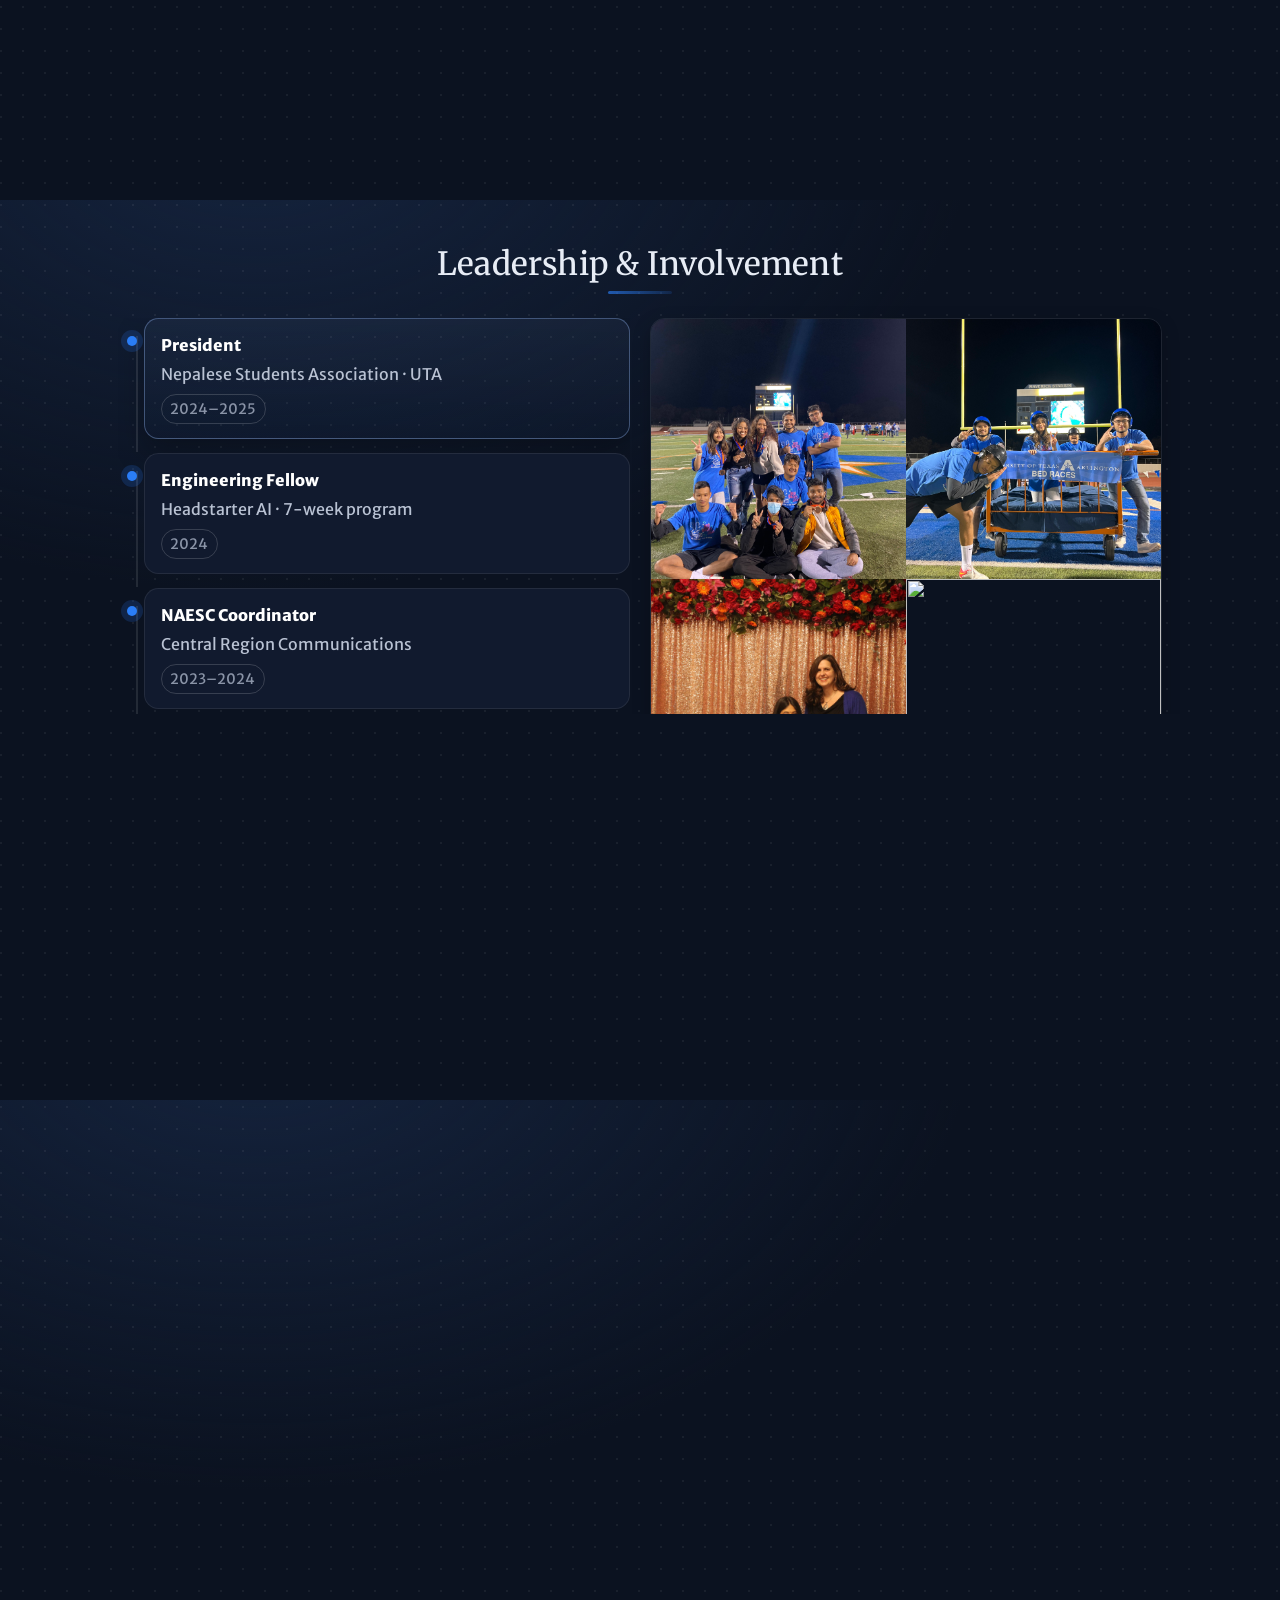
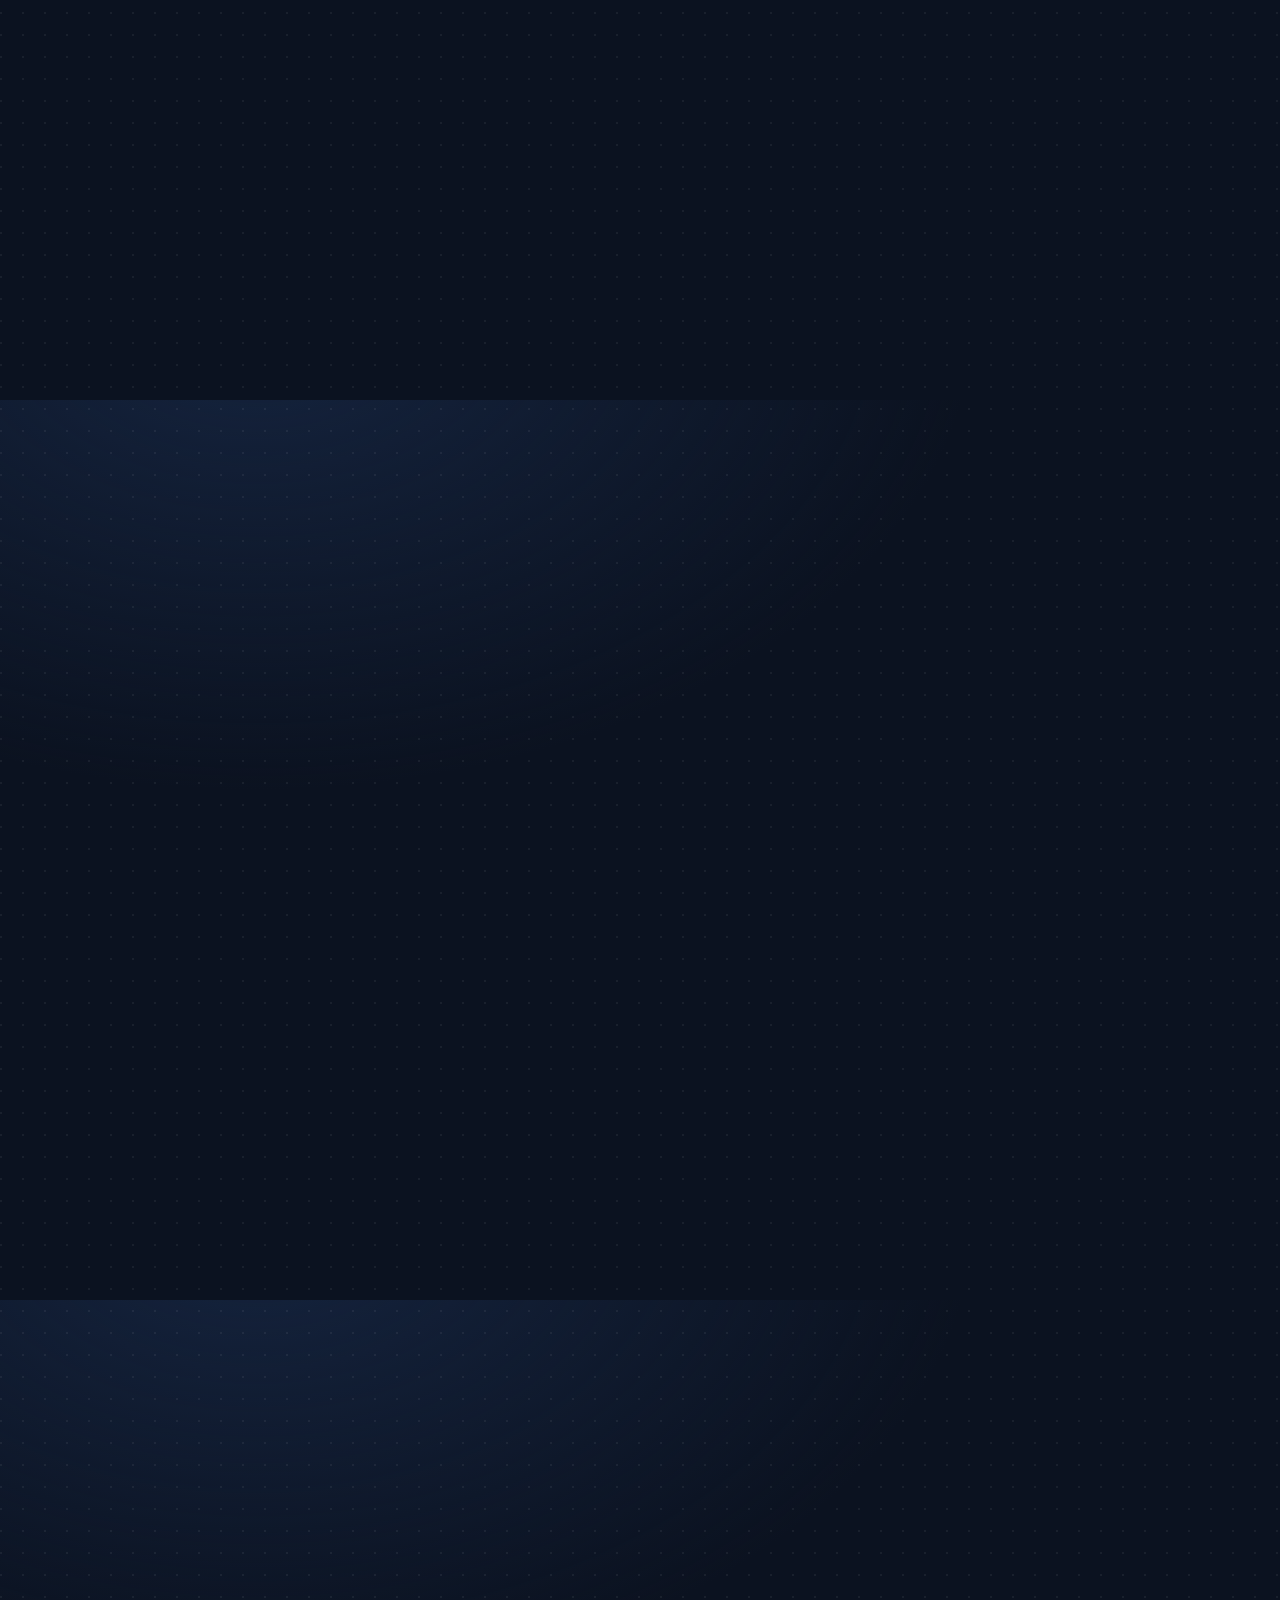
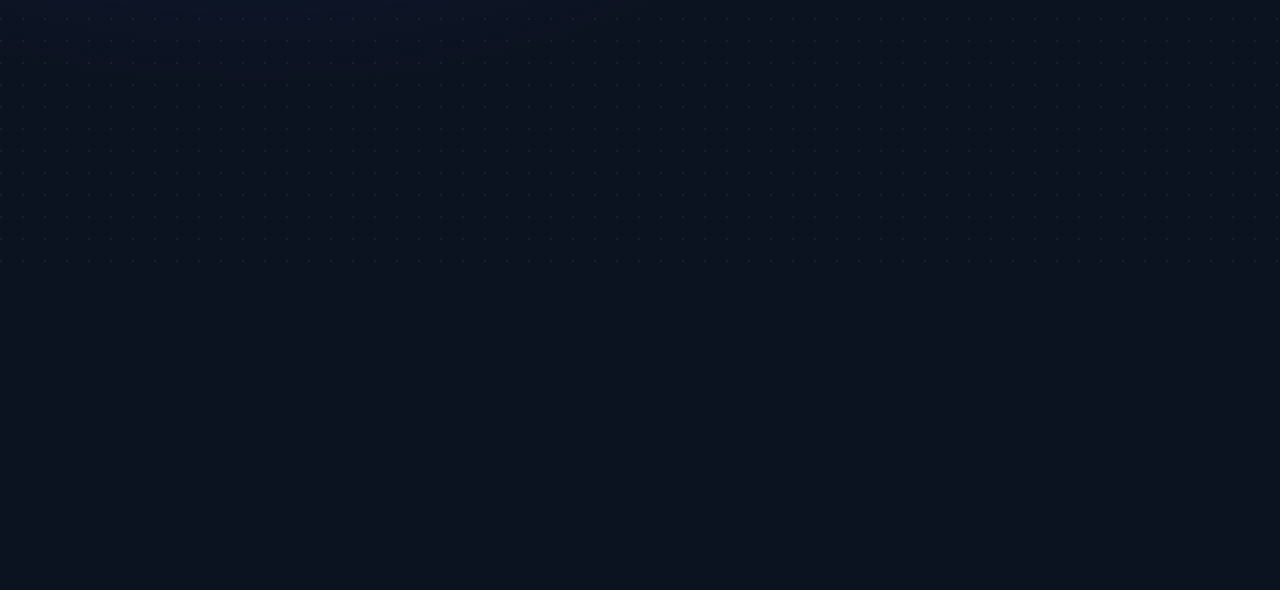
==== commit f29a5698: "updated content" ====
--- a/index.html
+++ b/index.html
@@ -133,16 +133,13 @@
               <a class="nav-link" href="#about">About</a>
             </li>
             <li class="nav-item">
-              <a class="nav-link" href="#foundations">Foundations</a>
+              <a class="nav-link" href="#leadership">Leadership</a>
             </li>
             <li class="nav-item">
               <a class="nav-link" href="#projects">Projects</a>
             </li>
             <li class="nav-item">
               <a class="nav-link" href="#experience">Experience</a>
-            </li>
-            <li class="nav-item">
-              <a class="nav-link" href="#leadership">Leadership</a>
             </li>
             <li class="nav-item">
               <a class="nav-link" href="#contact">Contact</a>
@@ -225,7 +222,7 @@
         <div class="actions">
           <a
             class="btn-primary"
-            href="https://drive.google.com/file/d/1Fd5_69QzZj_2L9iz6c2bC1dTygVOnQsN/view?usp=sharing"
+            href="https://drive.google.com/file/d/1x3n_y8SN9sf_-H_poJ46Yz5BeDiFwu4Y/view?usp=share_link"
             download
             >Download Resume</a
           >
@@ -362,12 +359,12 @@
             <figure class="visual-frame">
               <img
                 id="proj-image"
-                src="assets/img/retreat2.jpg"
+                src="assets/img/projects/housing.jpg"
                 alt="Project screenshot"
                 loading="lazy"
               />
               <figcaption id="proj-caption" class="visual-caption">
-                Churn Risk Scoring
+                Housing Price Prediction
               </figcaption>
               <div class="visual-progress" aria-hidden="true">
                 <span></span>
@@ -378,136 +375,42 @@
           <!-- RIGHT: Details (one active at a time) -->
           <div class="proj-detail" id="proj-detail">
             <ol class="proj-list">
-              <!-- Item 1 -->
+              <!-- 1. Housing Price Prediction -->
               <li
                 class="proj-item is-active"
-                data-img="assets/img/honors.jpg"
-                data-title="Churn Risk Scoring"
+                data-img="assets/img/housing_pred.png"
+                data-title="Housing Price Prediction"
               >
                 <article class="project-card big">
                   <header class="project-header text-center mb-2">
                     <div class="mb-1">
-                      <span class="badge-case">Case Study</span>
+                      <span class="badge-case">ML · Regression</span>
                     </div>
-                    <h5 class="mb-1">Churn Risk Scoring</h5>
+                    <h5 class="mb-1">Housing Price Prediction</h5>
                   </header>
 
                   <p class="small text-muted mb-2 text-center">
-                    Subscription data → features → model → retention actions.
+                    Predicts sale price from home features using regression.
                   </p>
 
                   <ul class="project-spec small mb-3">
                     <li>
-                      <strong>Problem:</strong> Identify at-risk users before
-                      renewal
-                    </li>
-                    <li>
-                      <strong>Data:</strong> events, billing, support tickets
-                    </li>
-                    <li>
-                      <strong>Method:</strong> SQL feature store + Python
-                      (XGBoost)
-                    </li>
-                    <li><strong>Impact:</strong> −11% churn in pilot cohort</li>
+                      <strong>Focus:</strong> Accurate, explainable pricing with
+                      key feature drivers.
+                    </li>
+                    <li>
+                      <strong>Method:</strong> scikit-learn pipeline,
+                      OLS/Ridge/Lasso, one-hot + scaling, k-fold CV.
+                    </li>
+                    <li>
+                      <strong>Deliverable:</strong>Notebook, trained model,
+                      RMSE/MAE report, feature-importance plots
+                    </li>
                   </ul>
 
                   <div class="project-tags text-center">
-                    <span>SQL</span><span>Python</span><span>XGBoost</span
-                    ><span>Airflow</span>
-                  </div>
-
-                  <div
-                    class="mt-3 d-flex gap-2 flex-wrap justify-content-center"
-                  >
-                    <a class="btn btn-primary btn-sm" href="#" target="_blank"
-                      >GitHub</a
-                    >
-                    <a
-                      class="btn btn-outline-primary btn-sm"
-                      href="#"
-                      target="_blank"
-                      >Report</a
-                    >
-                  </div>
-                </article>
-              </li>
-
-              <!-- Item 2 -->
-              <li
-                class="proj-item"
-                data-img="assets/img/honors2.jpg"
-                data-title="A/B Test Analyzer"
-              >
-                <article class="project-card big">
-                  <header class="project-header text-center mb-2">
-                    <div class="mb-1"><span class="badge-case">Tool</span></div>
-                    <h5 class="mb-1">A/B Test Analyzer</h5>
-                  </header>
-
-                  <p class="small text-muted mb-2 text-center">
-                    Automates power checks, CUPED, and readable summaries.
-                  </p>
-
-                  <ul class="project-spec small mb-3">
-                    <li>
-                      <strong>Problem:</strong> Slow, inconsistent experiment
-                      reads
-                    </li>
-                    <li><strong>Data:</strong> experiment logs + metrics DB</li>
-                    <li>
-                      <strong>Method:</strong> Python (pandas, statsmodels)
-                    </li>
-                    <li><strong>Impact:</strong> 60% faster analysis cycle</li>
-                  </ul>
-
-                  <div class="project-tags text-center">
-                    <span>Python</span><span>Pandas</span
-                    ><span>Statsmodels</span><span>Dash</span>
-                  </div>
-
-                  <div
-                    class="mt-3 d-flex gap-2 flex-wrap justify-content-center"
-                  >
-                    <a class="btn btn-primary btn-sm" href="#" target="_blank"
-                      >GitHub</a
-                    >
-                    <a
-                      class="btn btn-outline-primary btn-sm"
-                      href="#"
-                      target="_blank"
-                      >Live Demo</a
-                    >
-                  </div>
-                </article>
-              </li>
-
-              <!-- Item 3 -->
-              <li
-                class="proj-item"
-                data-img="assets/img/honors3.jpg"
-                data-title="Retail Sales EDA"
-              >
-                <article class="project-card big">
-                  <header class="project-header text-center mb-2">
-                    <div class="mb-1"><span class="badge-case">EDA</span></div>
-                    <h5 class="mb-1">Retail Sales EDA</h5>
-                  </header>
-
-                  <p class="small text-muted mb-2 text-center">
-                    Cleaning, seasonality, outliers → clear visuals.
-                  </p>
-
-                  <ul class="project-spec small mb-3">
-                    <li>
-                      <strong>Focus:</strong> Seasonal patterns &amp; anomalies
-                    </li>
-                    <li>
-                      <strong>Method:</strong> Python (pandas, matplotlib)
-                    </li>
-                  </ul>
-
-                  <div class="project-tags text-center">
-                    <span>Python</span><span>EDA</span><span>Viz</span>
+                    <span>Python</span><span>pandas</span
+                    ><span>Multiple-linear-regression</span><span>EDA</span>
                   </div>
 
                   <div
@@ -515,9 +418,218 @@
                   >
                     <a
                       class="btn btn-primary btn-sm"
-                      href="https://github.com/rachanap0"
+                      href="https://github.com/rachanap0/Housing-Price-Prediction"
                       target="_blank"
-                      >Notebook</a
+                      rel="noopener"
+                      >GitHub</a
+                    >
+                  </div>
+                </article>
+              </li>
+
+              <!-- 2. Global Layoffs SQL Analysis -->
+              <li
+                class="proj-item"
+                data-img="assets/img/layoff.jpg"
+                data-title="Global Layoffs — SQL Analysis"
+              >
+                <article class="project-card big">
+                  <header class="project-header text-center mb-2">
+                    <div class="mb-1">
+                      <span class="badge-case">SQL · Case Study</span>
+                    </div>
+                    <h5 class="mb-1">Global Layoffs — SQL Analysis</h5>
+                  </header>
+
+                  <p class="small text-muted mb-2 text-center">
+                    Data cleaning and analysis over layoff trends using CTEs,
+                    window functions, and aggregations.
+                  </p>
+
+                  <ul class="project-spec small mb-3">
+                    <li>
+                      <strong>Focus:</strong> Validate, aggregate, and track
+                      layoffs across industries, and location.
+                    </li>
+                    <li>
+                      <strong>Method:</strong> SQL (CTEs, partitions, ranking)
+                    </li>
+                    <li>
+                      <strong>Deliverable:</strong>Reusable views/queries and
+                      dashboard-ready summary tables.
+                    </li>
+                  </ul>
+
+                  <div class="project-tags text-center">
+                    <span>SQL</span><span>CTEs</span
+                    ><span>Window Functions</span><span>Data Cleaning</span>
+                  </div>
+
+                  <div
+                    class="mt-3 d-flex gap-2 flex-wrap justify-content-center"
+                  >
+                    <a
+                      class="btn btn-primary btn-sm"
+                      href="https://github.com/rachanap0/global-layoffs-sql-analysis"
+                      target="_blank"
+                      rel="noopener"
+                      >GitHub</a
+                    >
+                  </div>
+                </article>
+              </li>
+
+              <!-- 3. Surgical Equipments Tracking System -->
+              <li
+                class="proj-item"
+                data-img="assets/img/sets.jpg"
+                data-title="Surgical Equipments Tracking System"
+              >
+                <article class="project-card big">
+                  <header class="project-header text-center mb-2">
+                    <div class="mb-1">
+                      <span class="badge-case">Full Stack</span>
+                    </div>
+                    <h5 class="mb-1">Surgical Equipments Tracking System</h5>
+                  </header>
+
+                  <p class="small text-muted mb-2 text-center">
+                    Tracks surgical instrument inventory and usage with RFID.
+                  </p>
+
+                  <ul class="project-spec small mb-3">
+                    <li>
+                      <strong>Focus:</strong> End-to-end instrument tracking
+                      with live set verification, stock alerts, and searchable
+                      history.
+                    </li>
+                    <li>
+                      <strong>Method:</strong> Tailwind UI, Node/Express API,
+                      MySQL, Auth0, WebSockets, RFID.
+                    </li>
+                    <li>
+                      <strong>Deliverable:</strong> End-to-end portal with
+                      role-based access, real-time status views, and audit trail
+                      downloads.
+                    </li>
+                  </ul>
+
+                  <div class="project-tags text-center">
+                    <span>Next.js</span><span>Node.js</span><span>MySQL</span>
+                  </div>
+
+                  <div
+                    class="mt-3 d-flex gap-2 flex-wrap justify-content-center"
+                  >
+                    <a
+                      class="btn btn-primary btn-sm"
+                      href="https://github.com/m-fazeel/SETS"
+                      target="_blank"
+                      rel="noopener"
+                      >GitHub</a
+                    >
+                  </div>
+                </article>
+              </li>
+
+              <!-- 4. Currency Converter -->
+              <li
+                class="proj-item"
+                data-img="assets/img/currency_converter.png"
+                data-title="Currency Converter"
+              >
+                <article class="project-card big">
+                  <header class="project-header text-center mb-2">
+                    <div class="mb-1">
+                      <span class="badge-case">Chrome Extension</span>
+                    </div>
+                    <h5 class="mb-1">Currency Converter</h5>
+                  </header>
+
+                  <p class="small text-muted mb-2 text-center">
+                    Chrome extension for quick currency conversion with live
+                    rates.
+                  </p>
+
+                  <ul class="project-spec small mb-3">
+                    <li>
+                      <strong>Focus:</strong>One-click conversion, precise
+                      rounding, fast lightweight UI.
+                    </li>
+                    <li>
+                      <strong>Method:</strong> MV3 popup, cache rates from an
+                      API, save user defaults.
+                    </li>
+                    <li>
+                      <strong>Deliverable:</strong> Installable extension, easy
+                      setup/usage README.
+                    </li>
+                  </ul>
+
+                  <div class="project-tags text-center">
+                    <span>Ext</span><span>MV3</span><span>JavaScript</span>
+                  </div>
+
+                  <div
+                    class="mt-3 d-flex gap-2 flex-wrap justify-content-center"
+                  >
+                    <a
+                      class="btn btn-primary btn-sm"
+                      href="https://github.com/rachanap0/Currency_Converter"
+                      target="_blank"
+                      rel="noopener"
+                      >GitHub</a
+                    >
+                  </div>
+                </article>
+              </li>
+
+              <!-- 5. Job Market Trend Analysis -->
+              <li
+                class="proj-item"
+                data-img="assets/img/job_market.jpg"
+                data-title="Job Market Trend Analysis"
+              >
+                <article class="project-card big">
+                  <header class="project-header text-center mb-2">
+                    <div class="mb-1">
+                      <span class="badge-case">EDA · Viz</span>
+                    </div>
+                    <h5 class="mb-1">Job Market Trend Analysis</h5>
+                  </header>
+
+                  <p class="small text-muted mb-2 text-center">
+                    Exploratory analysis of job postings & skills demand with
+                    clear visuals.
+                  </p>
+
+                  <ul class="project-spec small mb-3">
+                    <li>
+                      <strong>Focus:</strong> Roles, skills, trends over time
+                    </li>
+                    <li>
+                      <strong>Method:</strong> pandas, visualization, numpy,
+                      Jobspy
+                    </li>
+                    <li>
+                      <strong>Deliverable:</strong> Insightful plots & summaries
+                    </li>
+                  </ul>
+
+                  <div class="project-tags text-center">
+                    <span>Python</span><span>Pandas</span
+                    ><span>Visualization</span>
+                  </div>
+
+                  <div
+                    class="mt-3 d-flex gap-2 flex-wrap justify-content-center"
+                  >
+                    <a
+                      class="btn btn-primary btn-sm"
+                      href="https://github.com/rachanap0/Job-Market-Trend-Analysis"
+                      target="_blank"
+                      rel="noopener"
+                      >GitHub</a
                     >
                   </div>
                 </article>
@@ -556,7 +668,7 @@
             <header
               class="d-flex justify-content-between align-items-center mb-2"
             >
-              <h5>Technical Writer · Proventus Analytics</h5>
+              <h5>Software Engineer · Proventus Analytics</h5>
               <span class="exp-dates">Aug 2025 – Present</span>
             </header>
             <ul class="exp-points small">
@@ -565,12 +677,13 @@
                 onboarding.
               </li>
               <li>
-                Standardized API documentation with Swagger for easier client
-                adoption.
-              </li>
-              <li>
-                Collaborated with developers and product managers to clarify
-                requirements and outputs.
+                Implementing features that improve workflow efficiency and data
+                integrity for rental management operations.
+              </li>
+              <li>
+                Contributing to the development of RentMatrix, a SAAS platform
+                for rental property management, enabling automated lease
+                tracking, payment processing, and tenant communication.
               </li>
             </ul>
             <a
@@ -587,21 +700,29 @@
             <header
               class="d-flex justify-content-between align-items-center mb-2"
             >
-              <h5>Product Manager · Veel</h5>
+              <h5>Product Manager/ Data Analyst · Veel</h5>
               <span class="exp-dates">Dec 2024 – Aug 2025</span>
             </header>
             <ul class="exp-points small">
               <li>
-                Led development of Moderator platform enhancements and creator
-                onboarding automation.
-              </li>
-              <li>
-                Managed cross-functional interns (frontend, backend, QA, AI/ML)
-                to deliver features on time.
-              </li>
-              <li>
-                Defined PRDs with detailed deliverables, error messages, and
-                structured test flows.
+                LConverted user behavior analysis into detailed tracking specs,
+                documenting event names, parameters, and workflows to ensure
+                accurate data collection and feature measurement.
+              </li>
+              <li>
+                Defined and aligned data collection requirements across
+                frontend, backend, and QA teams; validated implementation to
+                maintain data integrity.
+              </li>
+              <li>
+                Conducted QA and backend data validation, verifying event
+                accuracy and documenting issues for iteration based on user
+                testing and feedback.
+              </li>
+              <li>
+                Delivered dashboards and insights that guided cross-functional
+                teams and informed data-driven decisions for the SaaS video
+                marketing platform.
               </li>
             </ul>
             <a
@@ -618,21 +739,24 @@
             <header
               class="d-flex justify-content-between align-items-center mb-2"
             >
-              <h5>Business Analyst Intern · Veel</h5>
+              <h5>Business Data Analyst Intern · Veel</h5>
               <span class="exp-dates">Oct 2024 – Dec 2024</span>
             </header>
             <ul class="exp-points small">
               <li>
-                Analyzed product performance metrics and created dashboards for
-                leadership.
-              </li>
-              <li>
-                Collaborated with engineering and design to align features with
-                customer insights.
-              </li>
-              <li>
-                Transitioned to full-time Product Manager after internship
-                success.
+                Integrated and analyzed product event data using PostHog and GTM
+                to track user flows, identify friction points, and support
+                data-driven platform optimization.
+              </li>
+              <li>
+                Delivered data insights to product and leadership teams,
+                influencing prioritization of features that improved
+                collaboration efficiency and user retention.
+              </li>
+              <li>
+                Built technical reports and dashboard using Tableau and SQL;
+                documented schemas, tracking logic, and analytical findings to
+                support roadmap planning and feature validation.
               </li>
             </ul>
             <a
@@ -762,7 +886,7 @@
               <nav class="quick-links-row" aria-label="Quick links">
                 <a
                   class="ql-pill"
-                  href="https://medium.com/@YOUR_HANDLE"
+                  href="https://tr.ee/EdFE2jcvLn"
                   target="_blank"
                   rel="noopener noreferrer"
                   aria-label="Open blog"
@@ -771,7 +895,7 @@
                 </a>
                 <a
                   class="ql-pill"
-                  href="https://YOUR-OLD-PORTFOLIO-URL.com"
+                  href="https://rachanapandey.com"
                   target="_blank"
                   rel="noopener noreferrer"
                   aria-label="Open old portfolio"
@@ -780,7 +904,7 @@
                 </a>
                 <a
                   class="ql-pill"
-                  href="https://drive.google.com/file/d/1Fd5_69QzZj_2L9iz6c2bC1dTygVOnQsN/view?usp=sharing"
+                  href="https://drive.google.com/file/d/1x3n_y8SN9sf_-H_poJ46Yz5BeDiFwu4Y/view?usp=share_link"
                   target="_blank"
                   rel="noopener noreferrer"
                   aria-label="Open resume"
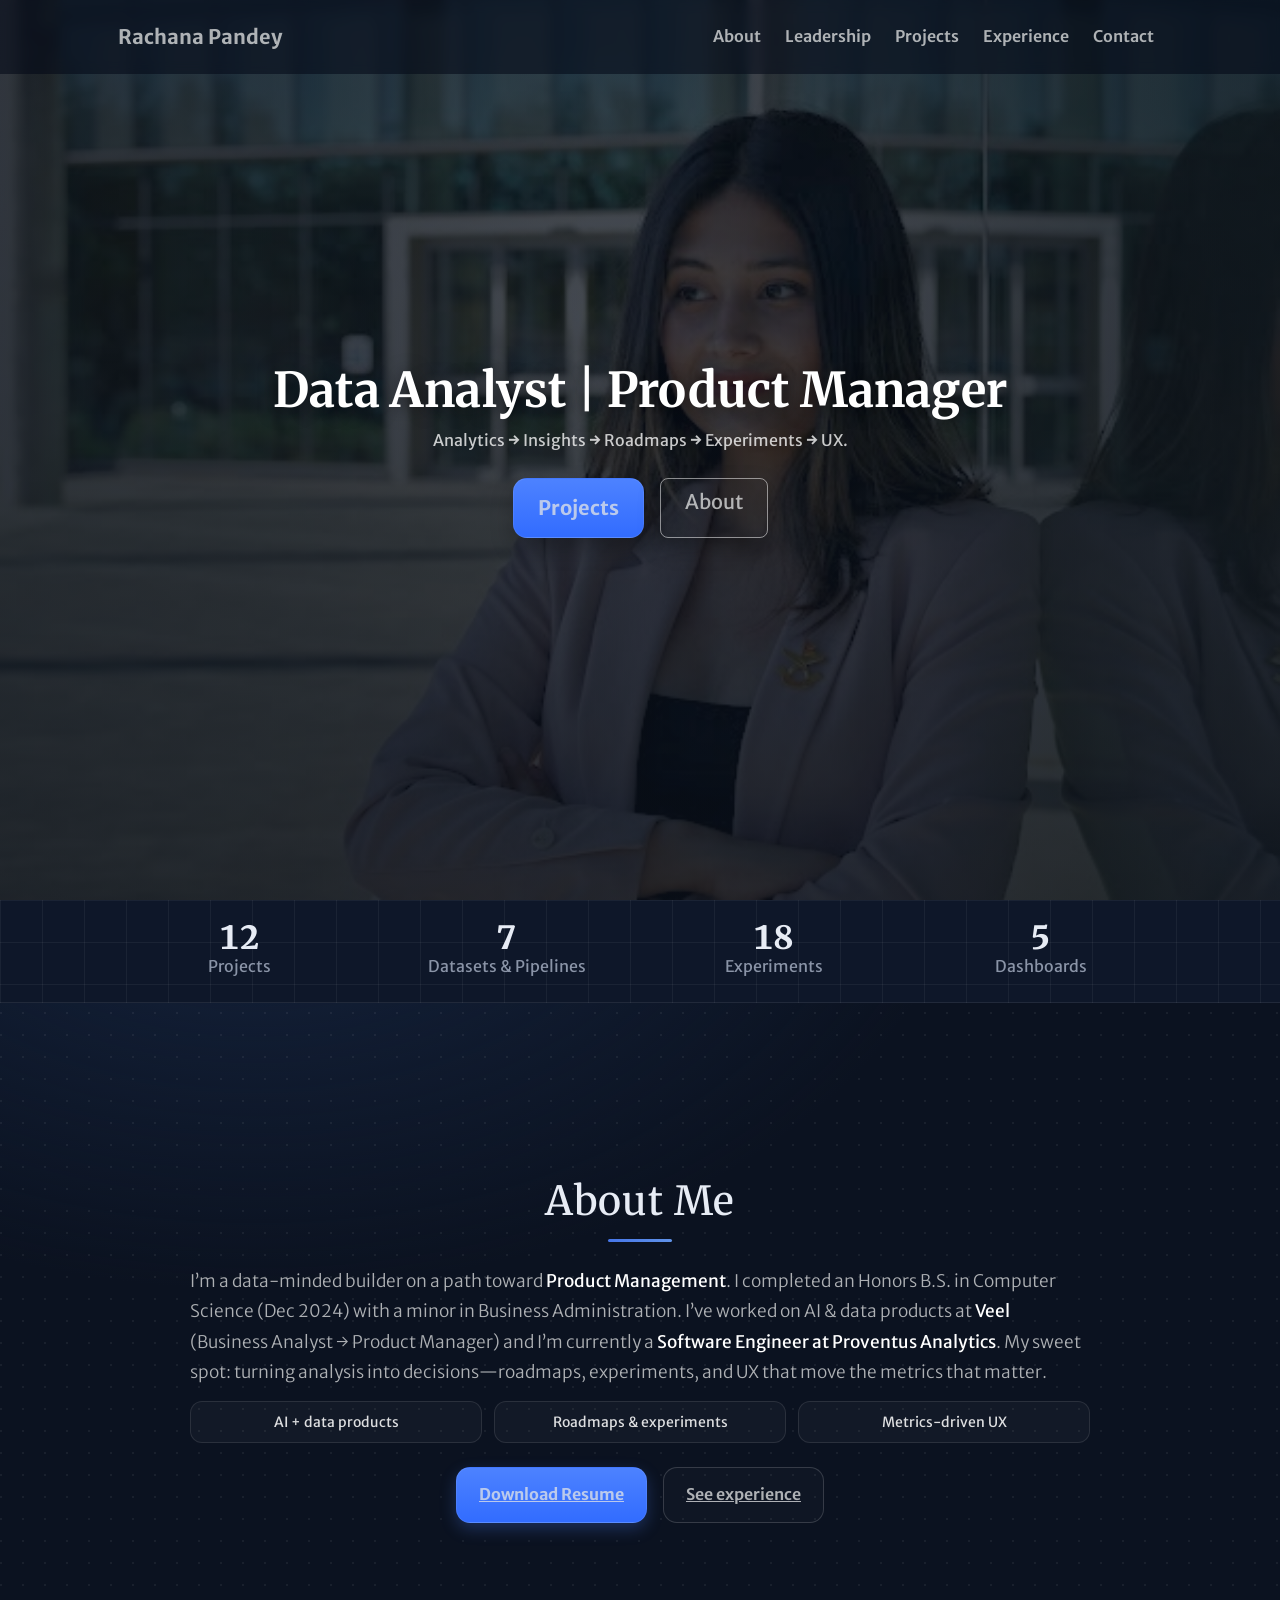
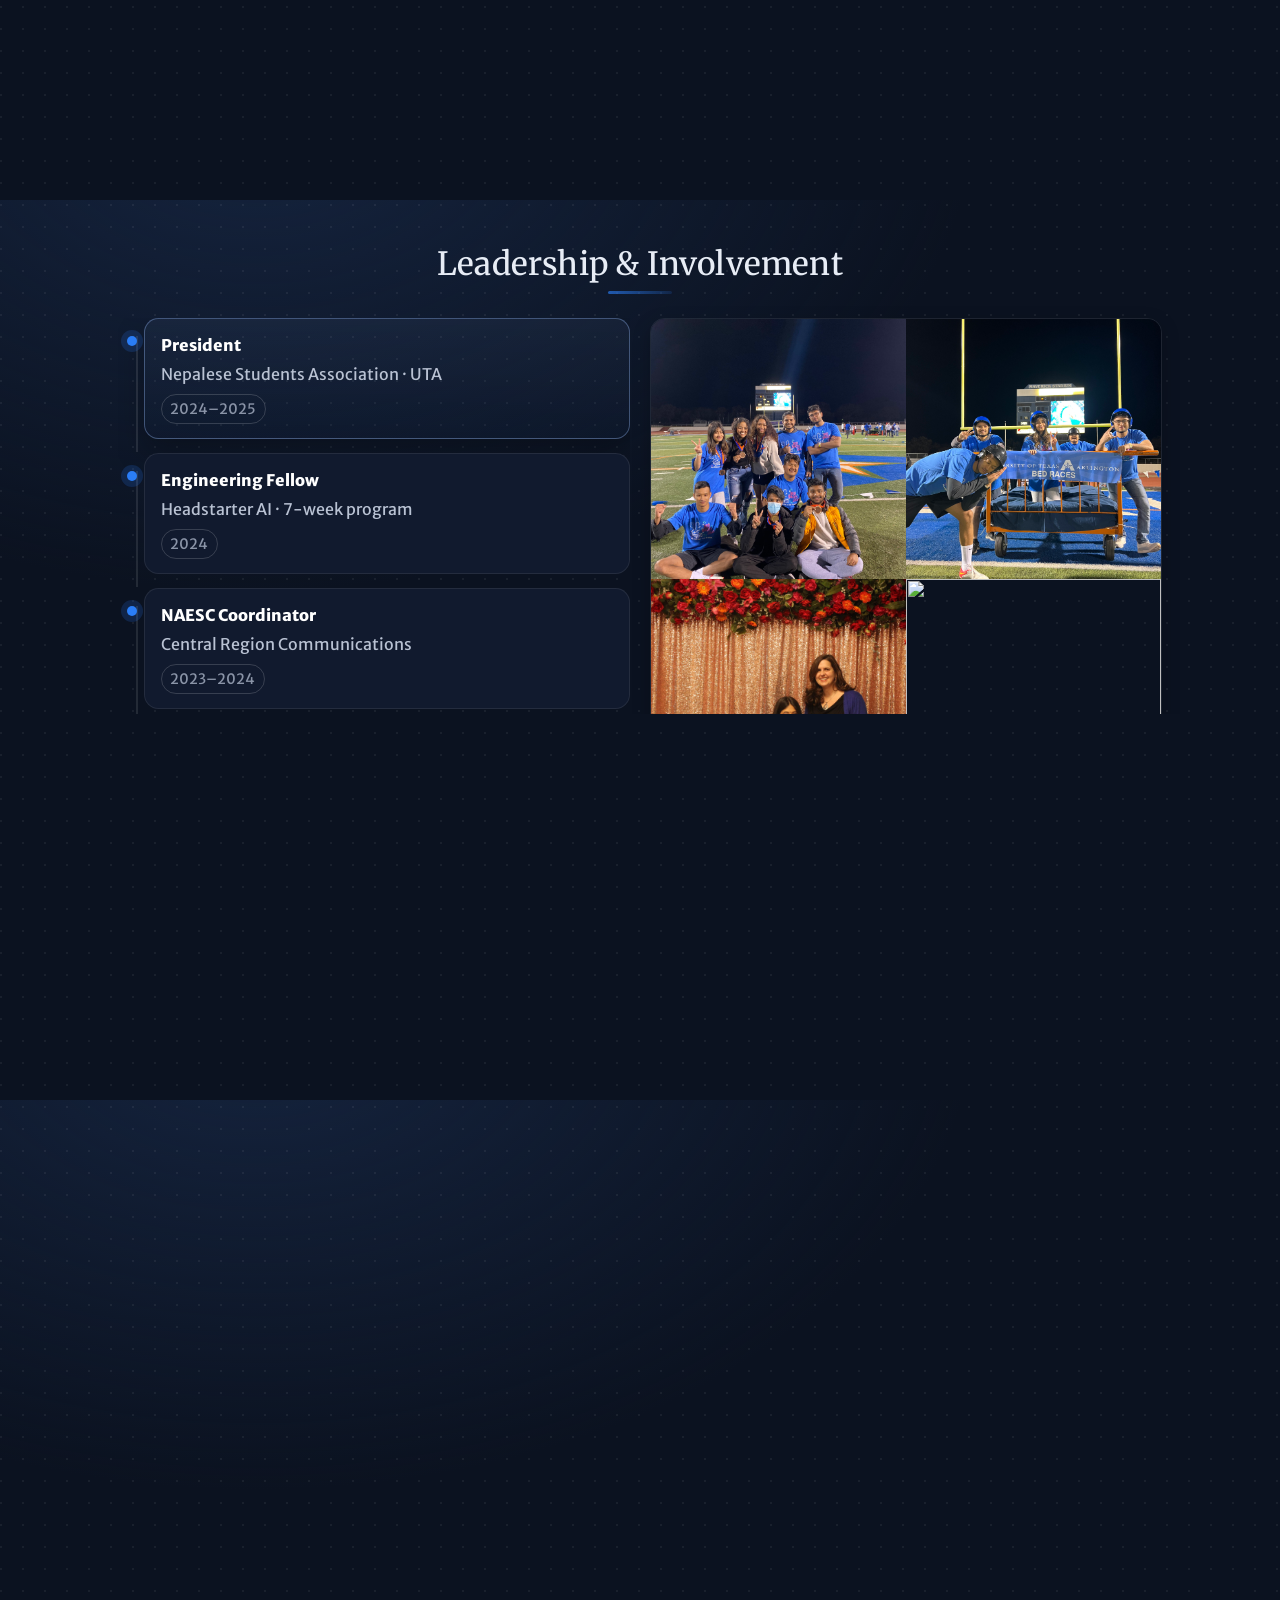
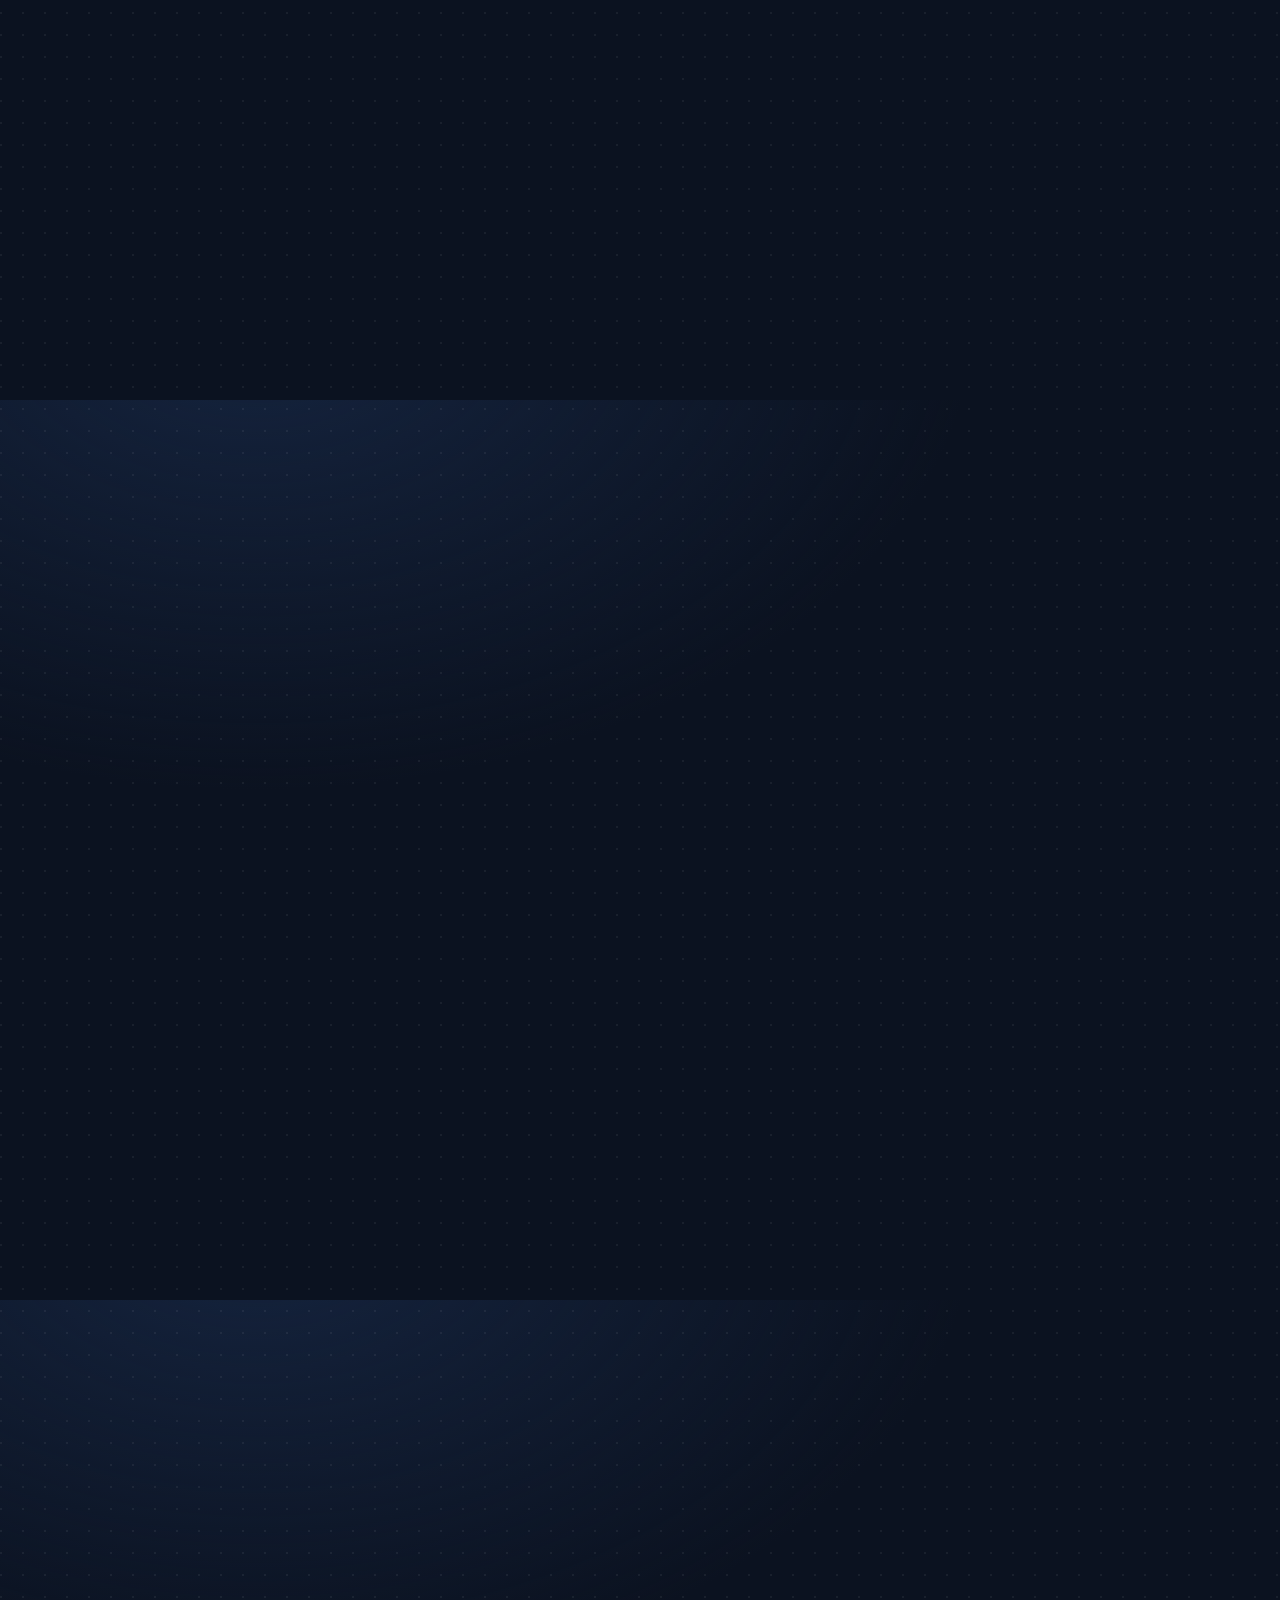
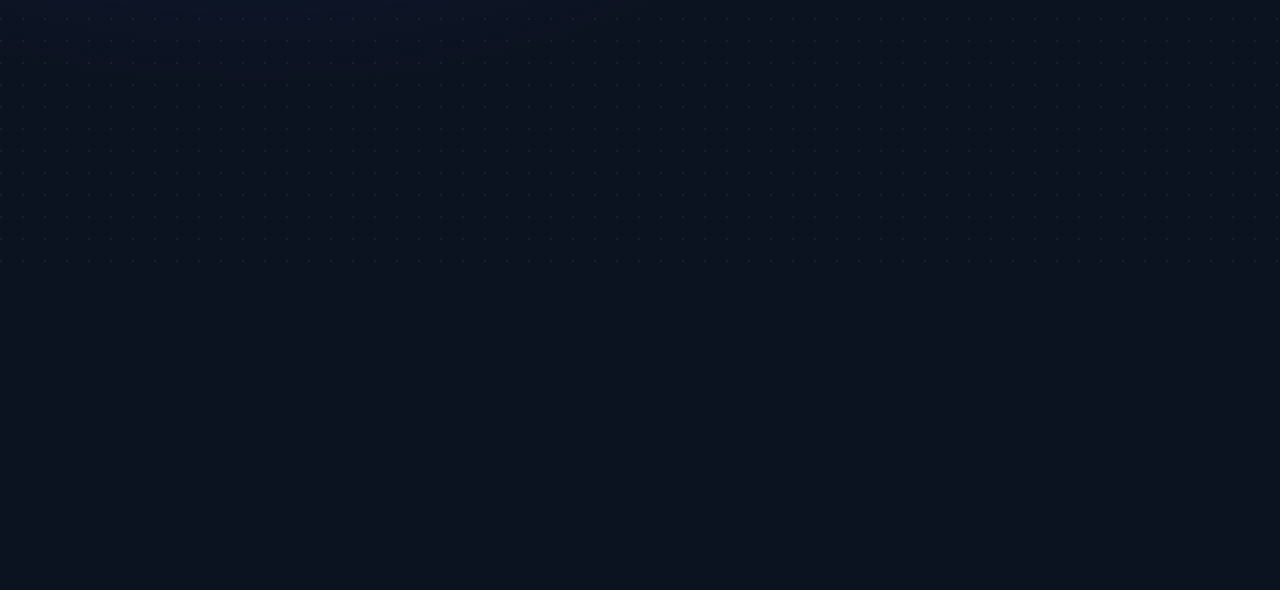
==== commit 867cdddf: "update" ====
--- a/index.html
+++ b/index.html
@@ -208,8 +208,7 @@
           Computer Science (Dec 2024) with a minor in Business Administration.
           I’ve worked on AI &amp; data products at <strong>Veel</strong>
           (Business Analyst → Product Manager) and I’m currently a
-          <strong>Technical Writer at Proventus Analytics</strong> on
-          <strong>RentMatrix</strong>. My sweet spot: turning analysis into
+          <strong>Software Engineer at Proventus Analytics</strong>. My sweet spot: turning analysis into
           decisions—roadmaps, experiments, and UX that move the metrics that
           matter.
         </p>
@@ -705,7 +704,7 @@
             </header>
             <ul class="exp-points small">
               <li>
-                LConverted user behavior analysis into detailed tracking specs,
+                Converted user behavior analysis into detailed tracking specs,
                 documenting event names, parameters, and workflows to ensure
                 accurate data collection and feature measurement.
               </li>
